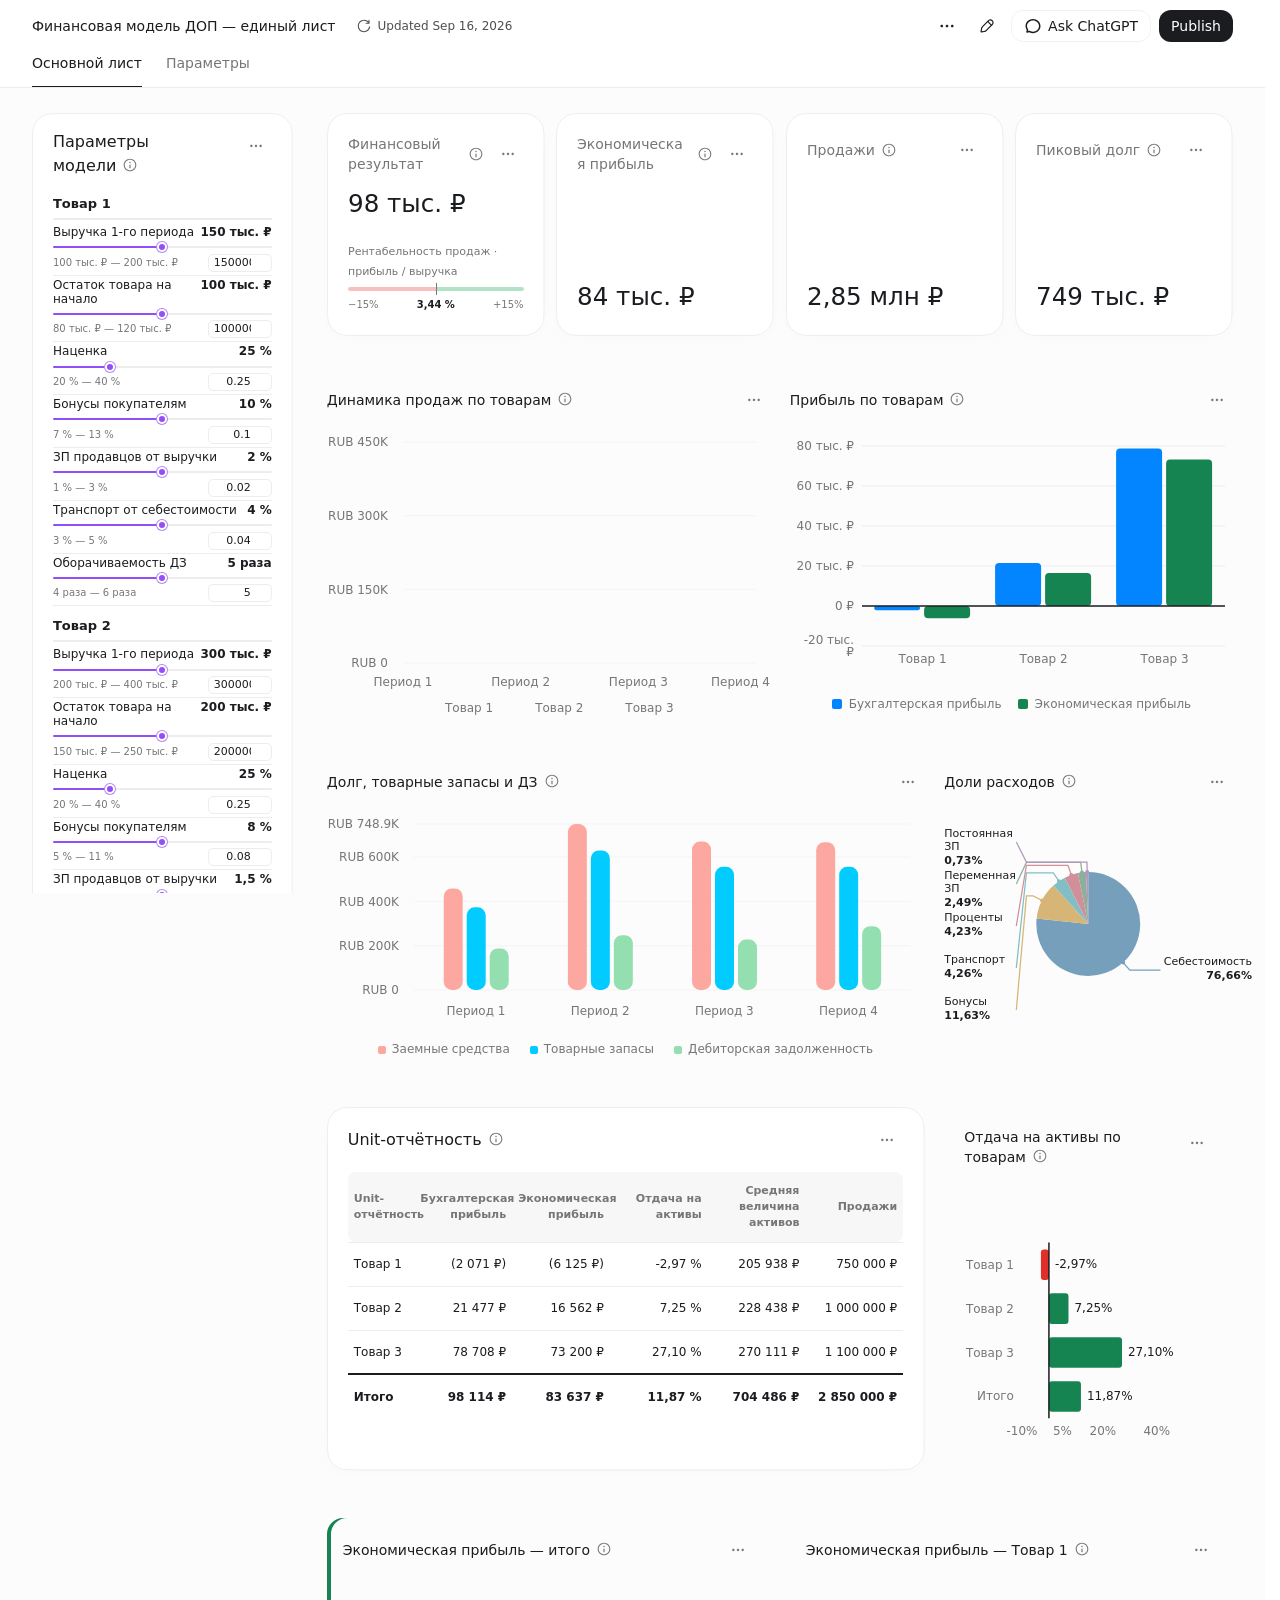
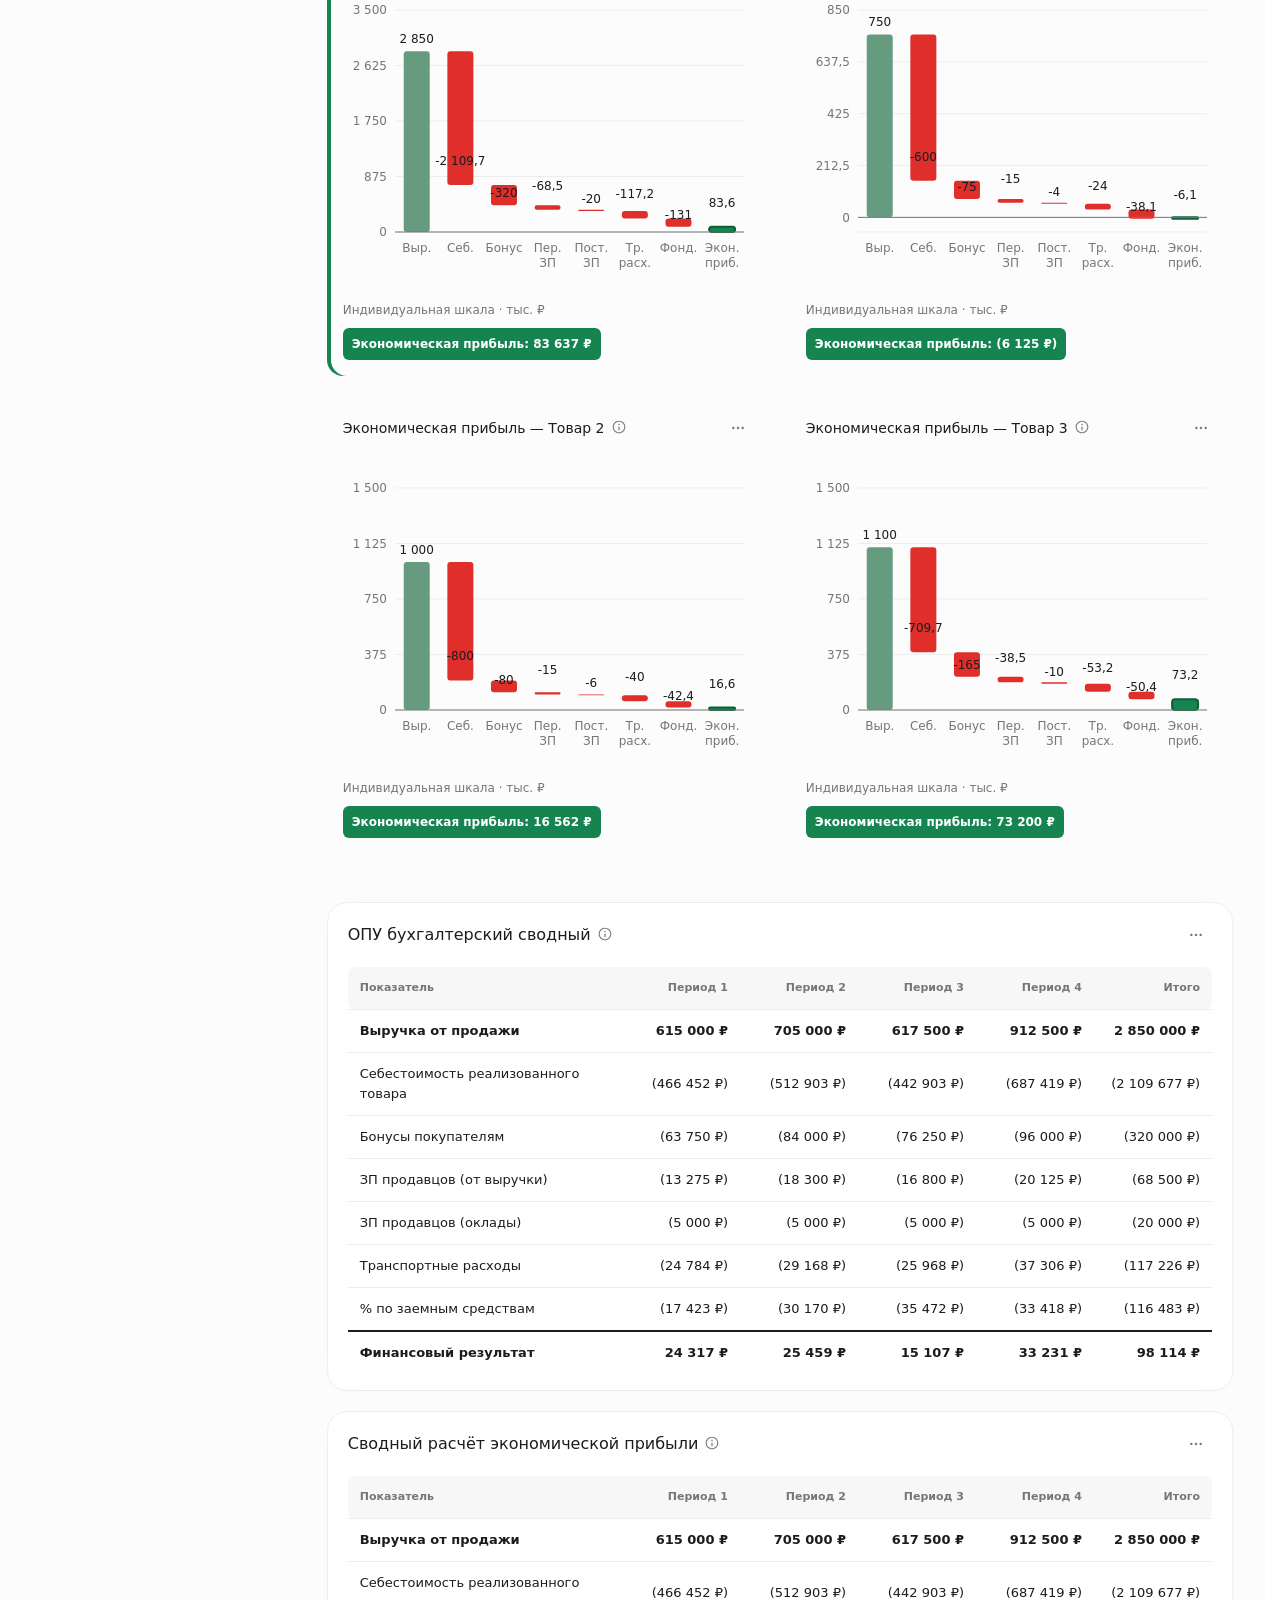
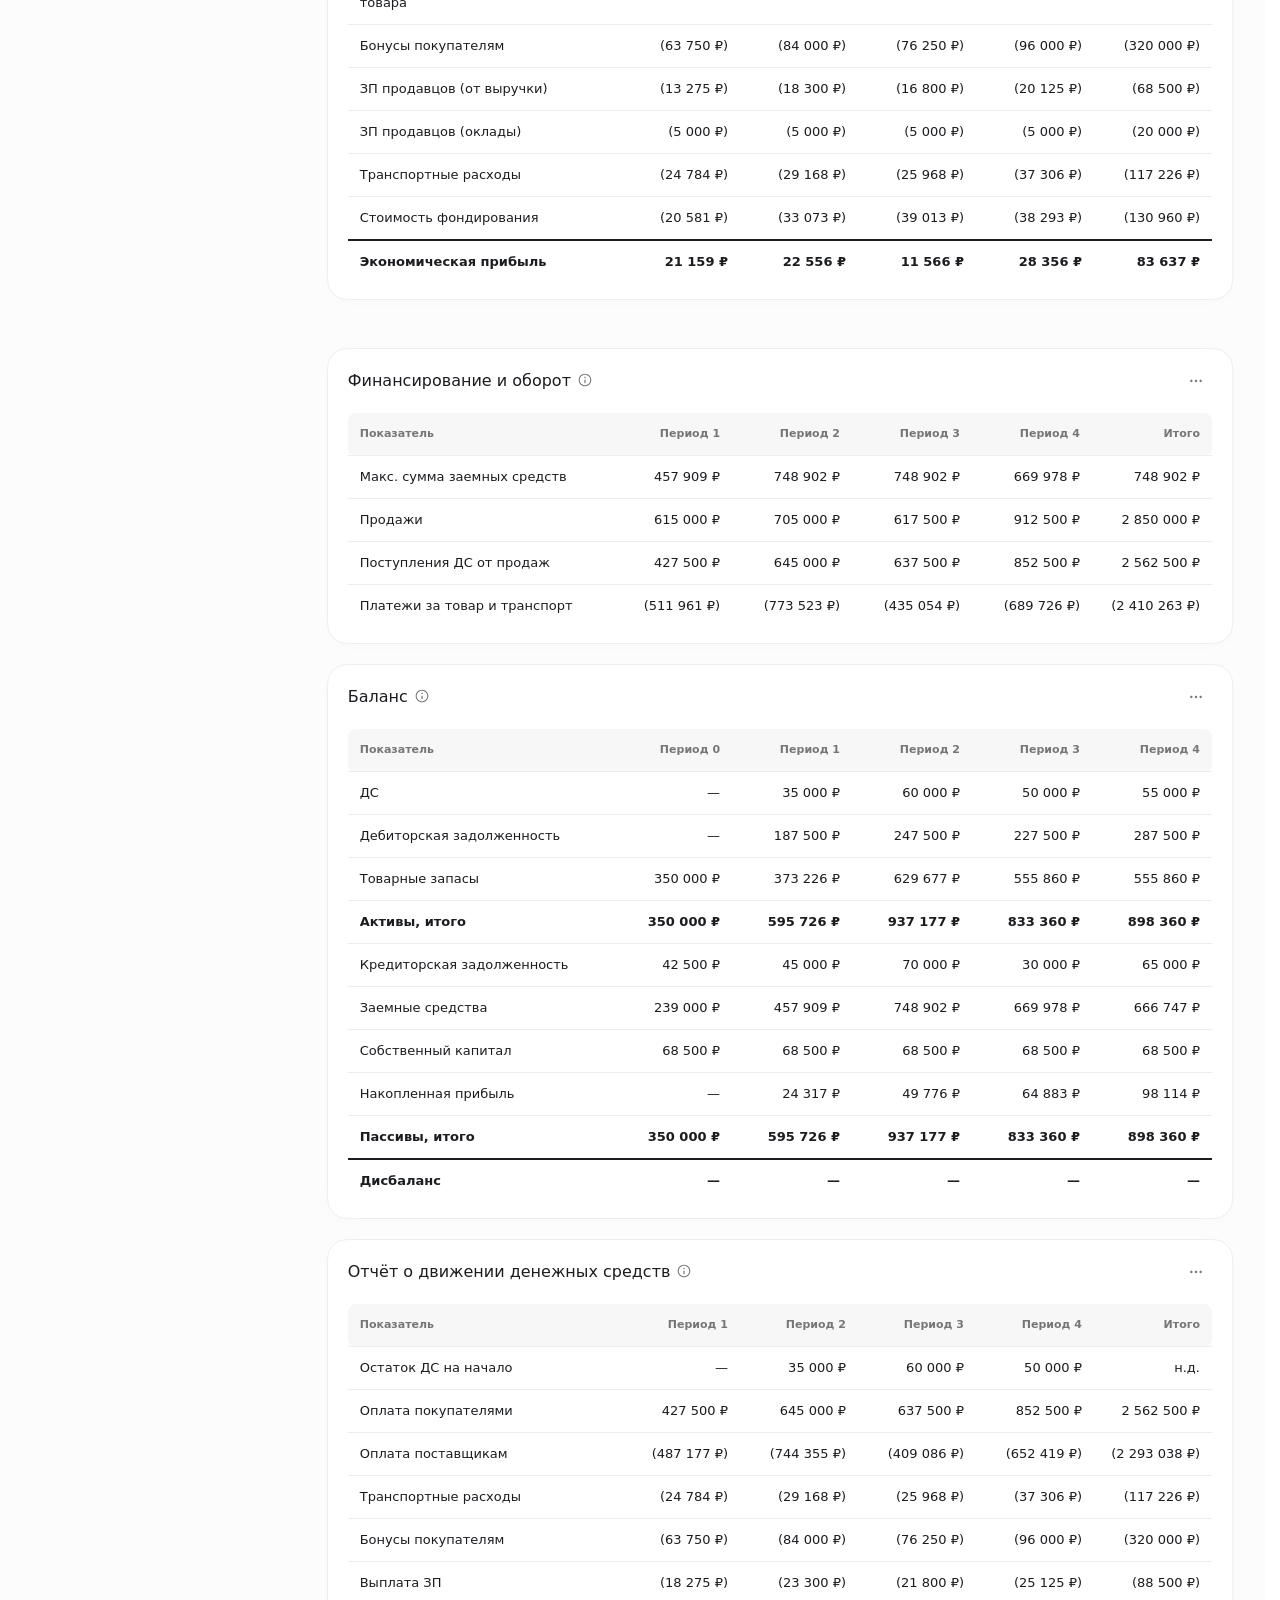
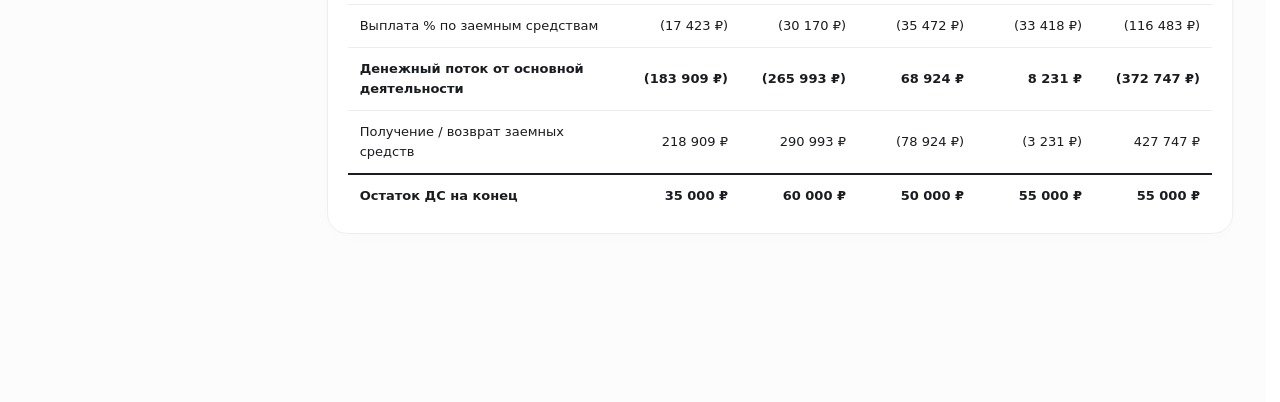
==== finmodel/index.html @ f889350e "Add second 1C test and financial model" ====
<!doctype html>
<html lang="en">
<head>
<meta charset="utf-8">
<meta name="viewport" content="width=device-width, initial-scale=1">
<meta name="color-scheme" content="light dark">
<meta name="theme-color" content="#ffffff">
<meta name="data-app-snapshot-sha256" content="91cd94fde0c288e2477f7728e604f50f6b6447e9cbdcd39914333246b8d6d89a">
<meta name="data-app-runtime-sha256" content="b5514c44f112ed9b8fe2e8674369e515b7e712abfc70a896140b96f0ab65cfd2">
<meta name="data-app-bootstrap" content="deferred-content-v1">


<meta name="data-app-local-thread" content="01a0a61e-cd53-71c3-8050-171c1e2d5dcf">
<title>Финансовая модель ДОП — единый лист</title>
<link rel="icon" type="image/svg+xml" href="[data-uri]">
<style>:root{color-scheme:light dark;--adaptive-theme:1;--font-sans-default:-apple-system-body,ui-sans-serif,-apple-system,system-ui,"Segoe UI",Helvetica,"Apple Color Emoji",Arial,sans-serif,"Segoe UI Emoji","Segoe UI Symbol";--font-sans:var(--vscode-font-family,var(--font-sans-default));--background:var(--color-token-main-surface-primary,var(--color-background-surface,light-dark(#fff,#181818)));--surface:var(--color-background-elevated-secondary-opaque,light-dark(#fcfcfc,#212121));--surface-raised:var(--color-token-dropdown-background,light-dark(#fff,#282828));--muted:light-dark(#f7f7f7,#282828);--control:var(--color-background-control-opaque,light-dark(#fff,#212121));--control-hover:light-dark(#f2f2f2,#303030);--interaction-hover:var(--muted);--interaction-active:var(--control-hover);--text:var(--color-token-foreground,var(--color-text-foreground,light-dark(#1a1c1f,#fff)));--secondary:var(--color-token-description-foreground,light-dark(#767676,#afafaf));--border:var(--color-token-border,var(--color-border,light-dark(#ededed,#303030)));--border-strong:var(--color-border-heavy,light-dark(#dfdfdf,#414141));--accent:var(--color-text-accent,light-dark(#339cff,#99ceff));--positive:var(--color-text-success,light-dark(#00a240,#40c977));--negative:var(--color-text-error,light-dark(#e02e2a,#ff6764));--chart-1:light-dark(#0285ff,#66b5ff);--chart-2:light-dark(#924ff7,#ad7bf9);--chart-3:light-dark(#04b84c,#40c977);--chart-4:light-dark(#fb6a22,#ff8549);--chart-5:light-dark(#ff66ad,#ff8cc1);--chart-6:light-dark(#ffc300,#ffd240);--chart-7:light-dark(#fa423e,#ff6764);--chart-8:light-dark(#8f8f8f,#afafaf);--chart-neutral-fill:color-mix(in srgb,var(--text) 3%,var(--surface));--ranked-list-fill:color-mix(in srgb,var(--chart-1) 16%,var(--surface));--ranked-list-fill-hover:color-mix(in srgb,var(--chart-1) 24%,var(--surface));--movement-positive:color-mix(in srgb,var(--positive) 75%,var(--text));--movement-negative:color-mix(in srgb,var(--negative) 75%,var(--text));--movement-total:var(--secondary);--card-radius:16px;--data-card-radius:20px;--data-card-background:var(--background);--control-radius:12px;--mark-radius:8;--card-shadow:0 4px 12px rgb(0 0 0/1%);--shadow:0 8px 16px -4px rgb(0 0 0/12%)}:root:not([data-app-theme]),:root:is([data-app-theme="original"],[data-app-theme="codex-classic"]){--dashboard-background:light-dark(color-mix(in srgb,var(--background) 98.6%,var(--text)),var(--background))}
.dashboard-topbar-copy,.dashboard-topbar-actions,.dashboard-topbar-edit-controls{align-items:center;gap:10px;min-width:0;display:flex}.dashboard-topbar-copy{flex:auto}.dashboard-topbar-actions,.dashboard-topbar-edit-controls{flex:none}.dashboard-topbar-mode-controls{flex:none;align-items:center;gap:10px;display:flex}.dashboard-topbar-mode-controls [data-mode-action]{box-sizing:border-box;white-space:nowrap;transform-origin:100%}@media (width<=599px){.dashboard-topbar-mode-controls{grid-area:2/1/3/-1;justify-self:end}}.data-executive-summary{border-radius:var(--data-card-radius,var(--card-radius));background:0 0;border:0;min-width:0;overflow:visible}.data-executive-summary-heading{margin:0}.data-executive-summary-trigger{border-radius:var(--data-card-radius,var(--card-radius));width:100%;color:var(--text);cursor:pointer;font:inherit;text-align:left;background:0 0;border:0;justify-content:space-between;align-items:center;gap:16px;padding:12px 14px;display:flex}.data-executive-summary-trigger:hover{background:var(--interaction-hover,var(--control-hover))}.data-executive-summary-trigger:focus-visible{outline:2px solid var(--accent);outline-offset:-2px}.data-executive-summary-title-group{flex-wrap:wrap;flex:1;align-items:baseline;gap:10px;min-width:0;display:flex}.data-executive-summary-title{white-space:nowrap;flex:none;font-size:16px;font-weight:500;line-height:20px}.data-executive-summary-preview{min-width:0;color:color-mix(in srgb, var(--secondary) 68%, transparent);text-overflow:ellipsis;white-space:nowrap;flex:240px;font-size:14px;font-weight:400;line-height:20px;overflow:hidden}.data-executive-summary-toggle-icon{width:18px;height:18px;color:var(--secondary);flex:none;position:relative}.data-executive-summary-toggle-icon:before,.data-executive-summary-toggle-icon:after{content:"";background:currentColor;border-radius:999px;width:14px;height:1.5px;position:absolute;top:50%;left:50%;transform:translate(-50%,-50%)}.data-executive-summary-toggle-icon:after{transform:translate(-50%,-50%)rotate(90deg)}.data-executive-summary-trigger[aria-expanded=true] .data-executive-summary-toggle-icon:after{opacity:0}.data-executive-summary[data-open] .data-executive-summary-title{color:var(--secondary)}.data-executive-summary-panel{padding:0 0 18px}.data-executive-summary--inset{background:color-mix(in srgb, var(--text) 2%, transparent);overflow:hidden}.data-executive-summary--inset .data-executive-summary-trigger:hover{background:color-mix(in srgb, var(--text) 2%, transparent)}.data-executive-summary--inset .data-executive-summary-panel{padding:0 14px 18px}.data-executive-summary-content{grid-template-columns:minmax(0,1fr);gap:16px;width:100%;min-width:0;max-width:780px;padding-top:8px;display:grid}.data-executive-summary-content>:where(p,ul,ol){margin:0}.data-executive-summary-content .rich-narrative{min-width:0;margin:0}.data-executive-summary-content :is(.rich-narrative-content,.report-rich-editable)>p{margin:0}.data-executive-summary-content p{color:var(--text);font-size:16px;line-height:1.55}.data-executive-summary-content :is(strong,b,.markdown-bold){font-weight:600}.data-segmented-control{border:1px solid var(--border);border-radius:var(--control-radius);background:var(--control);align-items:stretch;min-width:0;max-width:100%;display:inline-flex;overflow:visible}.data-segmented-control[data-full-width]{width:100%;display:flex}.data-segmented-control-label{text-overflow:ellipsis;white-space:nowrap;min-width:0;overflow:hidden}.data-segmented-control[data-disabled]{opacity:var(--control-disabled-opacity,.58)}.data-segmented-control button{border:0;border-left:1px solid var(--border);min-width:0;min-height:30px;color:var(--secondary);cursor:pointer;font:inherit;white-space:nowrap;background:0 0;flex:0 auto;justify-content:center;align-items:center;padding:0 12px;font-size:14px;font-weight:400;line-height:20px;display:inline-flex;position:relative}.data-segmented-control button:first-child{border-radius:var(--control-radius) 0 0 var(--control-radius)}.data-segmented-control button:last-child{border-radius:0 var(--control-radius) var(--control-radius) 0}.data-segmented-control button:only-child{border-radius:var(--control-radius)}.data-segmented-control-tooltip{z-index:var(--layer-tooltip);position:absolute;bottom:calc(100% + 7px);left:50%;transform:translate(-50%,2px)}.data-segmented-control-button:hover .data-segmented-control-tooltip,.data-segmented-control-button:focus-visible .data-segmented-control-tooltip{opacity:1;transform:translate(-50%)}.data-segmented-control[data-size=default] button{min-height:calc(var(--data-control-height,32px) - 2px)}.data-segmented-control[data-full-width] button{flex:1 1 0}.data-segmented-control button:first-child{border-left:0}.data-segmented-control button:hover:not(:disabled){background:var(--interaction-hover,var(--control-hover));color:var(--text)}.data-segmented-control button:focus-visible{z-index:1;outline:2px solid var(--accent);outline-offset:-2px;position:relative}.data-segmented-control button[aria-pressed=true]{background:color-mix(in srgb, var(--text) 5%, transparent);color:var(--text)}.data-segmented-control button:disabled{cursor:default}@media (prefers-reduced-motion:reduce){.data-segmented-control button{transition:none}}.data-slider{--data-slider-control-height:var(--data-control-height,32px);--data-slider-control-padding:var(--space-3,12px);--data-slider-inline-gap:24px;--data-slider-inline-label-width:200px;align-content:start;gap:var(--field-label-gap,6px);min-width:0;color:var(--text);display:grid;container:data-slider/inline-size}.data-slider[data-layout=inline]{grid-template-columns:minmax(112px, var(--data-slider-inline-label-width)) minmax(0, 1fr);align-items:center;column-gap:var(--data-slider-inline-gap);row-gap:var(--field-label-gap,6px)}.data-slider[data-layout=inline]>.data-slider-label--outside{grid-area:1/1}.data-slider[data-layout=inline]>.data-slider-control{grid-area:1/2}.data-slider[data-layout=inline][data-label-placement=hidden]>.data-slider-control{grid-column:1/-1}.data-slider[data-disabled]{opacity:var(--control-disabled-opacity,.58)}.data-slider-label{min-width:0;color:var(--secondary);font-size:14px;font-weight:400;line-height:20px}.data-slider-label--outside{width:fit-content}.data-slider-label--inline{box-sizing:border-box;width:100%;min-height:var(--data-slider-control-height);pointer-events:none;text-overflow:ellipsis;white-space:nowrap;align-items:center;padding-inline:16px;display:flex;overflow:hidden}.data-slider[data-label-placement=inline]{gap:0}.data-slider[data-label-placement=inline] .data-slider-label--inline{z-index:5;inset-block:0;left:var(--data-slider-control-padding);width:auto;max-width:calc(100% - 96px);min-height:0;padding:0;position:absolute}.data-slider--range[data-center-inline-label] .data-slider-label--inline{left:var(--data-slider-midpoint);width:max-content;max-width:max(0px, calc(var(--data-slider-span) - 32px));text-align:center;justify-content:center;transform:translate(-50%)}.data-slider-label--hidden,.data-slider-visually-hidden{clip:rect(0 0 0 0);clip-path:inset(50%);white-space:nowrap;border:0;width:1px;height:1px;margin:-1px;padding:0;position:absolute;overflow:hidden}.data-slider-control{height:var(--data-slider-control-height);border:1px solid var(--border);border-radius:var(--control-radius);background:var(--surface);touch-action:none;min-width:0;transition:border-color .12s,box-shadow .12s;position:relative;overflow:visible}.data-slider-control:has(.data-slider-input:focus-visible){border-color:var(--control-focus-border,var(--border-strong));box-shadow:var(--control-focus-ring,0 0 0 1px var(--border-strong))}.data-slider-track{z-index:1;border-radius:inherit;pointer-events:none;position:absolute;inset:-1px;overflow:visible}.data-slider-selection{inset:0 calc(100% - var(--data-slider-end-position)) 0 var(--data-slider-start-position);border-radius:inherit;background:var(--muted);min-width:0;box-shadow:inset 0 0 0 1px color-mix(in srgb, var(--text) 9%, transparent), 0 1px 1px color-mix(in srgb, var(--text) 3%, transparent);transition:box-shadow .12s;position:absolute}.data-slider:not([data-disabled]) .data-slider-control:hover .data-slider-selection{box-shadow:inset 0 0 0 1px color-mix(in srgb, var(--text) 14%, transparent), 0 1px 1px color-mix(in srgb, var(--text) 3%, transparent)}.data-slider--single .data-slider-selection{min-width:min(16px,100%)}.data-slider-bound,.data-slider-value{z-index:5;color:var(--secondary);font-variant-numeric:tabular-nums;pointer-events:none;white-space:nowrap;font-size:12px;line-height:16px;position:absolute;top:50%;transform:translateY(-50%)}.data-slider-bound{transition:opacity .12s}.data-slider-bound--minimum{left:8px}.data-slider-bound--maximum{right:8px}.data-slider-bound[data-hidden]{opacity:0}.data-slider-value[data-placement=inside]{color:var(--text)}.data-slider-value--end{right:var(--data-slider-control-padding);color:var(--text);font-size:14px;line-height:20px;left:auto}.data-slider--range .data-slider-value{color:var(--text);font-size:14px;line-height:20px}.data-slider-handle{z-index:4;background:var(--secondary);opacity:.55;pointer-events:none;border-radius:999px;width:2px;height:18px;transition:opacity .12s;position:absolute;top:50%;transform:translate(-1px,-50%)}.data-slider-handle--lower{left:clamp(8px, calc(var(--data-slider-start) + 8px), calc(100% - 8px))}.data-slider-handle--upper{left:clamp(8px, calc(var(--data-slider-end) - 8px), calc(100% - 8px))}.data-slider--range[data-collapsed] .data-slider-handle{left:clamp(8px, var(--data-slider-start), calc(100% - 8px))}.data-slider:not([data-disabled]) .data-slider-control:hover .data-slider-handle{opacity:.8}.data-slider--single .data-slider-control:has(.data-slider-input:active) .data-slider-handle--upper,.data-slider--single .data-slider-control:has(.data-slider-input:focus-visible) .data-slider-handle--upper,.data-slider--range[data-active-thumb=lower] .data-slider-control:has(.data-slider-input--lower:active,.data-slider-input--lower:focus-visible) .data-slider-handle--lower,.data-slider--range[data-active-thumb=upper] .data-slider-control:has(.data-slider-input--upper:active,.data-slider-input--upper:focus-visible) .data-slider-handle--upper{opacity:1}.data-slider-input{appearance:none;cursor:ew-resize;opacity:0;touch-action:none;background:0 0;border:0;outline:0;width:100%;height:100%;margin:0;position:absolute;inset:0}.data-slider-input:disabled{cursor:default}.data-slider-input--single{z-index:6}.data-slider--range .data-slider-input{z-index:6;pointer-events:none}.data-slider--range[data-active-thumb=lower] .data-slider-input--lower,.data-slider--range[data-active-thumb=upper] .data-slider-input--upper{z-index:7}.data-slider-input::-webkit-slider-runnable-track{height:var(--data-slider-control-height);background:0 0}.data-slider-input::-webkit-slider-thumb{width:20px;height:var(--data-slider-control-height);appearance:none;cursor:ew-resize;background:0 0;border:0;margin-top:0}.data-slider--range .data-slider-input::-webkit-slider-thumb{pointer-events:auto}.data-slider-input::-moz-range-track{height:var(--data-slider-control-height);background:0 0}.data-slider-input::-moz-range-thumb{width:20px;height:var(--data-slider-control-height);cursor:ew-resize;background:0 0;border:0}.data-slider--range .data-slider-input::-moz-range-thumb{pointer-events:auto}@media (pointer:coarse){.data-slider-input::-webkit-slider-thumb{width:44px}.data-slider-input::-moz-range-thumb{width:44px}}@container data-slider (width<=520px){.data-slider[data-layout=inline]>.data-slider-label--outside,.data-slider[data-layout=inline]>.data-slider-control{grid-column:1/-1}.data-slider[data-layout=inline]>.data-slider-label--outside{grid-row:1}.data-slider[data-layout=inline]>.data-slider-control{grid-row:2}}@media (prefers-reduced-motion:reduce){.data-slider-control,.data-slider-bound,.data-slider-handle{transition:none}}.data-switch{min-height:32px;color:var(--text);cursor:pointer;font:inherit;text-align:left;background:0 0;border:0;justify-content:space-between;align-items:center;gap:12px;padding:0;font-size:14px;font-weight:400;display:inline-flex}.data-switch[data-full-width]{width:100%}.data-switch-track{background:var(--border-strong);border-radius:999px;flex:none;width:34px;height:20px;transition:background .16s;position:relative}.data-switch-track:after{background:var(--surface-raised);content:"";border-radius:50%;width:16px;height:16px;transition:transform .16s;position:absolute;top:2px;left:2px}.data-switch[aria-checked=true] .data-switch-track{background:var(--accent)}.data-switch[aria-checked=true] .data-switch-track:after{transform:translate(14px)}.data-switch:focus-visible{outline:2px solid var(--accent);outline-offset:2px}.data-switch:disabled{cursor:default;opacity:var(--control-disabled-opacity,.58)}@media (prefers-reduced-motion:reduce){.data-switch-track,.data-switch-track:after{transition:none}}.data-switch[data-size=compact]{color:var(--secondary);font:inherit;border-radius:var(--control-radius);cursor:pointer;white-space:nowrap;background:0 0;border:0;align-items:center;gap:8px;padding:6px 8px;font-size:14px;display:inline-flex}.data-switch[data-size=compact]:hover{background:var(--interaction-hover);color:var(--text)}.data-switch[data-size=compact] .data-switch-track{background:var(--border-strong);border-radius:10px;width:28px;height:16px;transition:background .12s;position:relative}.data-switch[data-size=compact] .data-switch-track:after{content:"";background:var(--surface);border-radius:50%;width:12px;height:12px;transition:transform .12s;position:absolute;top:2px;left:2px}.data-switch[data-size=compact][aria-checked=true] .data-switch-track{background:var(--text)}.data-switch[data-size=compact][aria-checked=true] .data-switch-track:after{transform:translate(12px)}.form-checkbox{align-items:center;gap:var(--space-2);cursor:pointer;display:inline-flex}.form-checkbox-control{flex:0 0 var(--space-5);width:var(--space-5);height:var(--space-5);display:inline-flex;position:relative}.form-checkbox-control input{appearance:none;z-index:1;border-radius:var(--radius-xs);width:100%;height:100%;cursor:inherit;background:0 0;border:0;margin:0;position:absolute;inset:0}.form-checkbox-control>:not(input){pointer-events:none;position:absolute;inset:0}.form-checkbox-control [data-dashboard-icon=checkboxUnchecked]{color:var(--border-strong)}.form-checkbox-control [data-dashboard-icon=checkboxChecked]{color:var(--text);opacity:0}.form-checkbox-control input:checked~[data-dashboard-icon=checkboxUnchecked]{opacity:0}.form-checkbox-control input:checked~[data-dashboard-icon=checkboxChecked]{opacity:1}.form-checkbox-control input:focus-visible{outline:2px solid var(--accent);outline-offset:3px}.form-checkbox:has(input:disabled){opacity:.5;cursor:not-allowed}.section-navigator{z-index:20;padding:6px;position:fixed;top:50%;left:12px;transform:translateY(-50%)}.section-navigator:not([data-placement=inline])[data-fits-gutter=false]{visibility:hidden;pointer-events:none}.section-navigator-trigger{border-radius:var(--radius-md);color:var(--secondary);font:inherit;cursor:pointer;background:0 0;border:0;align-items:center;margin:0;padding:8px 6px;display:flex}.section-navigator-trigger:focus-visible{outline:2px solid var(--accent);outline-offset:2px}.section-navigator-rail{flex-direction:column;align-items:flex-start;width:28px;display:flex}.section-navigator-rail>span{align-items:center;height:12px;display:flex}.section-navigator-rail i{background:var(--secondary);opacity:.5;border-radius:999px;width:9px;height:3px;display:block}.section-navigator-rail i[data-active]{background:var(--text);opacity:1;width:14px}.section-navigator-label{display:none}.section-navigator-menu{opacity:0;visibility:hidden;pointer-events:none;gap:2px;width:max-content;max-width:calc(100vw - 24px);max-height:min(440px,80vh);transition:opacity .1s,transform .1s,visibility .1s;position:absolute;top:50%;left:0;overflow-y:auto;transform:translate(-4px,-50%)}.section-navigator[data-open] .section-navigator-menu{opacity:1;visibility:visible;pointer-events:auto;transform:translateY(-50%)}.section-navigator-menu .menu-item{min-height:28px;padding-block:4px;font-size:12px;font-weight:500}.section-navigator-menu .menu-item-label{text-overflow:ellipsis;white-space:nowrap;overflow:hidden}.section-navigator-menu .menu-item[aria-current]{background:var(--control);color:var(--text)}.section-navigator-menu .menu-item:not([aria-current]){color:var(--secondary)}.section-navigator[data-placement=inline]{margin-bottom:12px;position:relative;top:auto;left:auto;transform:none}.section-navigator[data-placement=inline] .section-navigator-label{display:inline}.section-navigator[data-placement=inline] .section-navigator-trigger{background:var(--control);border:1px solid var(--border);padding:8px 12px}.section-navigator[data-placement=inline] .section-navigator-menu{top:100%;transform:translateY(-4px)}.section-navigator[data-placement=inline][data-open] .section-navigator-menu{transform:none}@media (width<=1080px){.section-navigator:not([data-placement=inline]){display:none}}@media (prefers-reduced-motion:reduce){.section-navigator-menu{transition:none}}.bar-family-list-row,.bar-family-grouped-bar,.bar-family-bullet-row{width:100%;font:inherit;text-align:left;cursor:default;background:0 0;border:0;padding:0;position:relative}.experimental-bar-chart{min-width:0;position:relative}.bar-family-list{gap:var(--bar-family-row-gap,13px);padding:8px 0;display:grid}.bar-family-list[data-label-position=summary],.bar-family-range{padding:0}.bar-family-list-row{min-width:0;color:var(--text);gap:6px;transition:opacity .16s;display:grid}.bar-family-list[data-interacting] .bar-family-list-row:not([data-active]){opacity:.38}.bar-family-list-row:focus-visible,.bar-family-bullet-row:focus-visible{outline:2px solid var(--accent);outline-offset:4px;border-radius:6px}.bar-family-list-copy{font-size:var(--bar-family-font-size,14px);justify-content:space-between;align-items:baseline;gap:12px;line-height:1.2;display:flex}.bar-family-list-copy>span{text-overflow:ellipsis;white-space:nowrap;min-width:0;overflow:hidden}.bar-family-list-copy strong{font-size:inherit;flex:none;font-weight:650}.bar-family-list-track{min-width:0;height:var(--bar-family-thickness,12px);border-radius:var(--bar-family-radius,999px);background:0 0;display:block;overflow:hidden}.bar-family-list-row[data-track] .bar-family-list-track{background:var(--bar-family-track-color)}.bar-family-list-track>span{border-radius:inherit;height:100%;transition:width .18s;display:block}.bar-family-list-row[data-track] .bar-family-list-track[data-segments]{grid-template-columns:repeat(var(--progress-segments), minmax(0, 1fr));background:0 0;gap:3px;display:grid}.bar-family-list-track[data-segments]>span{background:color-mix(in srgb, var(--progress-color) 14%, var(--surface))}.bar-family-list-track[data-segments]>span[data-active]{background:var(--progress-color)}.bar-family-progress-summary{flex-wrap:wrap;gap:4px 8px}.bar-family-progress-summary strong{letter-spacing:-.035em;font-size:20px;font-weight:560;line-height:24px}.bar-family-progress-summary>span{color:var(--secondary);white-space:normal;overflow-wrap:normal}.bar-family-range-track{background:var(--border-strong);border-radius:999px;height:3px;position:relative}.bar-family-range-track i{border:2px solid var(--surface);background:var(--bar-family-range-color,var(--text));width:8px;height:8px;box-shadow:0 0 0 1px var(--border-strong);border-radius:50%;position:absolute;top:50%;transform:translate(-50%,-50%)}.bar-family-range .bar-family-list-row{align-content:center;min-height:28px}.bar-family-range .bar-family-list-row:is(:hover,:focus-visible) .bar-family-range-track{background:var(--secondary)}.bar-family-range .bar-family-list-row:is(:hover,:focus-visible) .bar-family-range-track i{box-shadow:0 0 0 2px var(--bar-family-range-color,var(--text))}.bar-family-range-bounds{color:var(--secondary);font-variant-numeric:tabular-nums;font-size:10px}.bar-family-list-row:hover .bar-family-list-track>span,.bar-family-list-row:focus-visible .bar-family-list-track>span{filter:saturate(1.12)brightness(.92)}.bar-family-list--rankedList .bar-family-list-copy{z-index:2;height:var(--bar-family-thickness,32px);color:var(--text);align-items:center;position:absolute;top:0;left:12px;right:12px}.bar-family-list--rankedList .bar-family-list-row{gap:0}.bar-family-list[data-label-position=above] .bar-family-list-row{gap:7px}.bar-family-list[data-label-position=above] .bar-family-list-value{font-size:var(--bar-family-font-size,14px);align-items:baseline;gap:4px;line-height:1;display:flex}.bar-family-list[data-label-position=above] .bar-family-list-value strong{letter-spacing:-.02em;font-size:28px;font-weight:500}.bar-family-list[data-label-position=above] .bar-family-list-track>span{align-items:center;padding-inline:10px;display:flex}.bar-family-list[data-label-position=above] .bar-family-list-track b{font-size:var(--bar-family-font-size,14px);text-overflow:ellipsis;white-space:nowrap;font-weight:500;overflow:hidden}.bar-family-list-toggle{color:var(--secondary);font:inherit;cursor:pointer;background:0 0;border:0;border-radius:8px;justify-self:start;padding:5px 9px;font-size:13px;font-weight:600}.bar-family-list-toggle:hover{background:color-mix(in srgb, var(--text) 6%, transparent);color:var(--text)}.bar-family-list-toggle:focus-visible{outline:2px solid var(--accent);outline-offset:2px}.bar-family-grouped-list{gap:var(--bar-family-group-gap,15px);display:grid}.bar-family-grouped-row{gap:6px;display:grid}.bar-family-grouped-label{color:var(--text);font-size:14px;font-weight:500}.bar-family-grouped-pair{gap:4px;display:grid}.bar-family-grouped-bar{grid-template-columns:minmax(0, 1fr) var(--bar-family-value-width,4ch);min-height:max(22px, var(--bar-family-thickness,10px));color:inherit;align-items:center;gap:12px;transition:opacity .16s;display:grid}.bar-family-grouped-list[data-interacting] .bar-family-grouped-bar:not([data-active]){opacity:.38}.bar-family-grouped-bar:hover .bar-family-grouped-track>span,.bar-family-grouped-bar:focus-visible .bar-family-grouped-track>span{filter:saturate(1.08)brightness(.96)}.bar-family-grouped-bar:focus-visible{outline:2px solid var(--accent);outline-offset:3px;border-radius:4px}.bar-family-grouped-track{min-width:0;height:var(--bar-family-thickness,10px);border-radius:var(--bar-family-radius,5px);display:block;overflow:hidden}.bar-family-grouped-value{text-align:end;min-width:4ch;color:var(--text);font-variant-numeric:tabular-nums;font-size:14px;font-weight:600;line-height:22px}.bar-family-grouped-track>span{border-radius:inherit;height:100%;display:block}.bar-family-grouped-list>.chart-legend{justify-content:flex-start;margin:0}.experimental-bar-plot{width:100%;height:100%;min-height:0}.experimental-bar-chart[data-axis-label=true]{grid-template-rows:minmax(0,1fr) 18px;gap:4px;display:grid}.experimental-bar-axis-label{color:var(--secondary);text-align:center;font-size:11px;line-height:18px}.bar-family-segmented{gap:18px;padding:8px 0;display:grid;position:relative;container:composition/inline-size}.bar-family-segmented :is(.bar-family-segment,.bar-family-segment-callouts>div,.bar-family-segment-labels>div,.bar-family-segment-annotations>div,tbody>tr){transition:opacity .12s}.bar-family-segmented[data-interacting] :is(.bar-family-segment,.bar-family-segment-callouts>div,.bar-family-segment-labels>div,.bar-family-segment-annotations>div,tbody>tr):not([data-active]){opacity:.38}.bar-family-segment[data-active]{box-shadow:inset 0 0 0 1px color-mix(in srgb, var(--text) 24%, transparent)}@media (prefers-reduced-motion:reduce){.bar-family-segmented *{transition:none}}.bar-family-comparison-table{max-width:100%;display:none;overflow-x:auto}.bar-family-comparison-table table{border-collapse:collapse;width:100%;font-size:13px}.bar-family-comparison-table :is(th,td){border-bottom:1px solid var(--border);text-align:right;font-variant-numeric:tabular-nums;padding:10px 4px}.bar-family-comparison-table th{font-weight:500}.bar-family-comparison-table th:first-child{text-align:left}.bar-family-comparison-table thead,.bar-family-period-label{color:var(--secondary);font-size:12px}.bar-family-segmented[data-callouts-fit=false]>.bar-family-segment-callouts{visibility:hidden;pointer-events:none;top:0;position:absolute;inset-inline:0}.bar-family-segmented[data-callouts-fit=false]>.bar-family-comparison-table{display:block}.bar-family-segmented-track{width:100%;height:var(--bar-family-thickness,28px);border-radius:var(--bar-family-radius,999px);background:color-mix(in srgb, var(--text) 7%, transparent);display:flex;overflow:visible}.bar-family-segment{border:0;border-right:var(--bar-family-segment-gap,2px) solid var(--surface);color:#fff;min-width:2px;font:inherit;font-size:var(--bar-family-font-size,14px);cursor:default;padding:0;font-weight:650;position:relative;overflow:visible}.bar-family-segment:first-child{border-radius:var(--bar-family-radius,999px) 0 0 var(--bar-family-radius,999px)}.bar-family-segment:last-child{border-radius:0 var(--bar-family-radius,999px) var(--bar-family-radius,999px) 0;border-right:0}.bar-family-segment:only-child,.bar-family-segmented[data-rounded-segments] .bar-family-segment{border-radius:var(--bar-family-radius,999px)}.bar-family-segment:hover,.bar-family-segment:focus-visible{z-index:2}.bar-family-segment:focus-visible{outline:2px solid var(--accent);outline-offset:3px}.bar-family-segment-annotations{grid-template-columns:repeat(2,minmax(0,1fr));gap:0 24px;display:grid}@container composition (width<=560px){.bar-family-segment-annotations{grid-template-columns:minmax(0,1fr)}}.bar-family-segment-annotations>div{border-bottom:1px solid var(--border);font-size:var(--bar-family-font-size,14px);grid-template-columns:8px minmax(0,1fr) auto;align-items:center;gap:9px;padding:10px 0;display:grid}.bar-family-segment-key{border-radius:50%;width:8px;height:8px}.bar-family-segment-annotations strong,.bar-family-segment-annotations small{display:block}.bar-family-segment-annotations strong{font-size:inherit;font-weight:580}.bar-family-segment-annotations small{color:var(--secondary);font-size:inherit;margin-top:3px;line-height:1.25}.bar-family-segment-annotations b{font-size:inherit;font-weight:650}.bar-family-segment-callouts{color:var(--text);font-size:var(--bar-family-font-size,14px);align-items:end;gap:0;display:grid}.bar-family-segment-callouts>div{min-width:0;padding-right:12px}.bar-family-segment-callouts[data-align=right]>div{text-align:right;padding-left:12px;padding-right:0}.bar-family-segment-callouts[data-align=right] span i{margin-left:8px;margin-right:0}.bar-family-segment-callouts strong,.bar-family-segment-callouts span{font-size:inherit;line-height:1.3;display:block}.bar-family-segment-callouts strong{text-overflow:ellipsis;white-space:nowrap;font-weight:500;overflow:hidden}.bar-family-segment-callouts span{white-space:nowrap;margin-top:5px;font-weight:400}.bar-family-segment-callouts span b{font-size:18px;font-weight:500}.bar-family-segment-callouts span i{background:color-mix(in srgb, var(--text) 18%, transparent);vertical-align:-3px;width:1px;height:16px;margin-right:8px;display:inline-block}.bar-family-segment-callouts small{color:var(--secondary);font-size:inherit;margin-left:7px;font-weight:450}.bar-family-segment-callouts[data-position=bottom]{color:color-mix(in srgb, var(--secondary) 72%, transparent);align-items:start}.bar-family-segment-callouts[data-position=bottom] span{margin-top:0}.bar-family-segment-callouts[data-position=bottom] small{color:inherit}.bar-family-segment-callouts[data-position=bottom] strong{margin-top:5px;font-weight:500}.bar-family-segmented:has(.bar-family-segment-callouts){gap:10px}.bar-family-segmented:has(.bar-family-segment-callouts) .bar-family-segmented-track+.bar-family-segmented-track{margin-top:2px}.bar-family-segment-labels{color:var(--text);font-size:var(--bar-family-font-size,14px);gap:0;display:grid}.bar-family-segment-labels>div{text-align:center;justify-items:center;gap:3px;min-width:0;display:grid}.bar-family-segment-labels>div:first-child{text-align:left;justify-items:start}.bar-family-segment-labels>div:last-child{text-align:right;justify-items:end}.bar-family-segment-labels strong{font-size:inherit;font-weight:500;line-height:1.25}.bar-family-segment-labels span{color:var(--secondary);font-size:inherit;line-height:1.25}.bar-family-bullets{gap:var(--bar-family-row-gap,18px);padding:8px 0;display:grid}.bar-family-bullet-row{color:var(--text);gap:7px;display:grid}.bar-family-bullet-track{height:var(--bar-family-thickness,18px);background:color-mix(in srgb, var(--text) 7%, transparent);border-radius:999px;display:block;position:relative}.bar-family-bullet-value,.bar-family-bullet-projection{border-radius:inherit;position:absolute;top:0;bottom:0;left:0}.bar-family-bullet-projection{opacity:.28}.bar-family-bullet-track i{background:var(--text);border-radius:2px;width:2px;position:absolute;top:-4px;bottom:-4px;transform:translate(-1px)}.bar-family-bullet-row:hover .bar-family-bullet-value,.bar-family-bullet-row:focus-visible .bar-family-bullet-value{filter:saturate(1.08)brightness(.96)}@media (width<=520px){.bar-family-segment-annotations{grid-template-columns:1fr}}@media (prefers-reduced-motion:reduce){.bar-family-list-track>span{transition:none}}:root{--spacing:.25rem;--space-1:var(--spacing);--space-2:calc(var(--spacing) * 2);--space-3:calc(var(--spacing) * 3);--space-4:calc(var(--spacing) * 4);--space-5:calc(var(--spacing) * 5);--space-6:calc(var(--spacing) * 6);--data-card-gap:20px;--data-metric-gap:12px;--data-section-gap:40px;--data-section-content-gap:20px;--data-after-metrics-gap:32px;--radius-2xs:2px;--radius-xs:4px;--radius-sm:6px;--radius-md:8px;--radius-lg:10px;--radius-xl:12px;--radius-2xl:16px;--radius-3xl:20px;--radius-4xl:24px;--radius-full:9999px;--shadow-sm:0 1px 2px -1px #00000014;--shadow-md:0 2px 4px -1px #00000014;--shadow-lg:0 4px 8px -2px #0000001a;--shadow-xl:0 8px 16px -4px #0000001f;--shadow-2xl:0 16px 32px -8px #00000030;--shadow-hairline:0 0 0 .5px color-mix(in srgb, var(--text) 14%, transparent);--text-xs-size:12px;--text-xs-line:16px;--text-sm-size:14px;--text-sm-line:20px;--text-md-size:16px;--text-md-line:24px;--text-lg-size:18px;--text-lg-line:28px;--text-xl-size:20px;--text-xl-line:28px;--text-title-2-tracking:normal;--text-title-3-tracking:normal;--text-large-title-tracking:normal;--inverse-surface:var(--color-background-primary-solid,#111);--inverse-surface-hover:var(--color-background-primary-solid-hover,#000);--inverse-text:var(--color-text-primary-solid,#fff);--danger-surface:var(--color-background-danger-solid,var(--negative));--danger-text:var(--color-text-danger-solid,#fff);--radius-small:var(--radius-md,8px);--layer-header:30;--layer-tooltip:50;--tooltip-delay:.6s;--layer-drag:1000;--layer-tooltip-portal:1100;--motion-duration-fast:.15s;--motion-duration-standard:.3s;--motion-duration-segmented:.3s;--motion-easing-emphasized:cubic-bezier(.23, 1, .32, 1);--motion-easing-segmented:cubic-bezier(.23, 1, .32, 1);--motion-easing-out-quint:cubic-bezier(.23, 1, .32, 1);--block-drag-activation-distance:6;--block-drag-lift:-5px;--block-drag-scale:1.015;--block-drag-preview-opacity:.97;--block-drag-source-opacity:.24;--block-drag-max-tilt:1.5;--block-drag-velocity-smoothing:.18;--block-drag-direction-dead-zone:.04;--block-drag-rotation-duration:.1s;--block-drag-reorder-duration:.22s;--block-drag-drop-duration:.22s;--block-drag-reorder-easing:var(--motion-easing-emphasized);--block-drag-insertion-hysteresis:10;--block-drag-scroll-edge:56;--block-drag-scroll-speed:18;--block-layout-min-metric-span:2;--block-layout-min-chart-span:3;--block-layout-min-custom-span:3;--block-layout-min-table-span:3;--block-layout-min-block-span:3;--block-layout-max-row-items:6;--block-layout-row-insertion-zone:40;--block-layout-row-attraction:8;--block-layout-row-hover-delay:.45s;--block-layout-touch-row-hover-delay:.65s;--block-layout-row-gap:0px;--block-layout-auto-resize:1;--dashboard-frosted-background:color-mix(in srgb, var(--background) 95%, transparent);--dashboard-frosted-blur:14px;--data-app-dashboard-content-width:1440px;--data-app-dashboard-wide-content-width:var(--data-app-dashboard-content-width);--data-app-report-evidence-width:748px;--data-app-report-prose-width:748px;--data-app-dashboard-gutter:32px;--data-app-report-gutter:36px;--data-app-dashboard-mobile-gutter:16px;--data-app-report-mobile-gutter:20px;--report-comparison-fill:var(--lightningcss-light,#d4d4d4)var(--lightningcss-dark,#929292);--dashboard-content-max-width:calc(var(--data-app-dashboard-content-width) + 2 * var(--data-app-dashboard-gutter));--dashboard-content-gutter:var(--data-app-dashboard-gutter);--dashboard-content-mobile-gutter:var(--data-app-dashboard-mobile-gutter);font-family:var(--font-sans);font-synthesis:none;text-rendering:optimizelegibility;-webkit-font-smoothing:antialiased}.source-section{gap:var(--space-6);padding:var(--space-6);display:grid}.source-definition{padding:var(--space-4);border-radius:var(--radius-xl);background:var(--muted)}.source-definition h3{margin:3px 0 7px;font-size:16px}.source-definition>p:last-child{color:var(--secondary);margin:0;font-size:14px;line-height:1.55}.source-label,.source-metadata dt{color:var(--secondary);letter-spacing:0;text-transform:none;margin:0;font-size:14px;line-height:24px}.source-value{overflow-wrap:anywhere;color:var(--secondary);margin:0;font-size:12px}.source-metadata{grid-template-columns:repeat(2,minmax(0,1fr));gap:8px;margin:0;display:grid}.source-metadata div{min-width:0}.source-metadata dd{overflow-wrap:anywhere;color:var(--text);margin:8px 0 0;font-size:14px;line-height:1.6}.source-group{gap:8px;display:grid}.source-copy{color:var(--secondary);margin:0;font-size:14px;line-height:1.55}.source-pills{flex-wrap:wrap;gap:7px;display:flex}.source-pill{border:1px solid var(--border);border-radius:999px;align-items:center;gap:6px;min-width:0;padding:6px 9px;font-size:12px;display:inline-flex}.source-pill[href]{color:var(--text);text-decoration:none}.source-pill[href]:hover{border-color:var(--accent);color:var(--accent)}.source-pill span{overflow-wrap:anywhere}.source-definitions{border-collapse:collapse;width:100%}.source-definitions :is(th,td){border-bottom:1px solid color-mix(in srgb, var(--text) 5%, transparent);color:var(--text);text-align:left;vertical-align:top;padding:8px 0;font-size:14px;line-height:1.6}.source-definitions tr:first-child :is(th,td){border-top:1px solid color-mix(in srgb, var(--text) 5%, transparent)}.source-definitions th{width:136px;padding-right:16px;font-weight:500}.source-definition-formula{overflow-wrap:anywhere;color:var(--secondary);margin-top:5px;font-family:ui-monospace,SFMono-Regular,Menlo,Consolas,monospace;font-size:12px;line-height:1.55;display:block}.source-definition-variable{margin-top:2px;font-weight:400}.source-definition-lineage{overflow-wrap:anywhere;color:var(--secondary);margin-top:4px;font-size:12px;line-height:1.55;display:block}.source-caveats{border-top:1px solid color-mix(in srgb, var(--text) 5%, transparent);margin:0;padding:0;list-style:none;display:grid}.source-caveats li{border-bottom:1px solid color-mix(in srgb, var(--text) 5%, transparent);min-width:0;color:var(--text);padding:8px 0;font-size:14px;line-height:1.6}.source-list{gap:2px;margin:0 -8px;display:grid}.source-row{min-width:0;color:var(--text);border-radius:8px;grid-template-columns:17px minmax(0,1fr) auto;align-items:center;gap:10px;padding:9px 8px;font-size:14px;line-height:20px;text-decoration:none;display:grid}.source-row-icon{color:var(--secondary);align-self:start;margin-top:2px}.source-row-copy{gap:1px;min-width:0;display:grid}.source-row-title{overflow-wrap:anywhere;white-space:normal;min-width:0}.source-trust,.source-usage-note{overflow-wrap:anywhere;color:var(--secondary);font-family:var(--font-sans,inherit);white-space:normal;font-size:12px;line-height:20px}.source-row-external{color:var(--secondary);opacity:0;transition:opacity .12s}.source-row[href]:is(:hover,:focus-visible){background:color-mix(in srgb, var(--text) 5%, transparent)}.source-row[href]:is(:hover,:focus-visible) .source-row-external{opacity:1}.source-section .source-evidence{color:var(--text);font-size:14px;line-height:1.55}.source-trace{gap:0;margin:2px 0 0;padding:0;list-style:none;display:grid}.source-trace-step{grid-template-columns:30px minmax(0,1fr);gap:13px;padding:0 0 22px;display:grid;position:relative}.source-trace-step:not(:last-child):after{background:var(--border);content:"";width:1px;position:absolute;top:30px;bottom:3px;left:14px}.source-trace-marker{border:1px solid var(--border);background:var(--surface);width:29px;height:29px;color:var(--secondary);border-radius:50%;place-items:center;font-size:12px;display:grid}.source-trace-copy{min-width:0;padding-top:4px}.source-trace-copy>strong{color:var(--text);font-size:14px;line-height:1.45;display:block}.source-trace-copy>p{color:var(--text);overflow-wrap:anywhere;margin:6px 0 0;font-size:14px;line-height:1.6}.source-trace-copy .source-pills{margin-top:10px}.sql-viewer{border:1px solid var(--border);background:var(--muted);border-radius:12px;overflow:hidden}.sql-toolbar{border-bottom:1px solid var(--border);justify-content:space-between;align-items:center;gap:12px;min-height:46px;padding:6px 10px 6px 14px;display:flex}.sql-toolbar-actions{align-items:center;gap:2px;display:flex}.sql-source-links{flex-wrap:wrap;gap:8px;min-width:0;display:flex}.sql-source-links a{color:var(--secondary);align-items:center;gap:5px;font-size:12px;text-decoration:none;display:inline-flex}.sql-source-links a:hover{color:var(--text)}.sql-copy-button{min-height:30px;color:var(--secondary);background:0 0;border:0;border-radius:7px;flex:none;align-items:center;gap:5px;padding:5px 8px;font-size:12px;display:inline-flex}.sql-copy-button:hover{background:var(--interaction-hover);color:var(--text)}.sql{white-space:pre;min-height:120px;max-height:calc(100dvh - 250px);margin:0;padding:12px 0;font-family:ui-monospace,SFMono-Regular,Menlo,Monaco,Consolas,monospace;font-size:12px;line-height:1.7;overflow:auto}.sql :is(code,span){font-family:inherit}.sql-line{grid-template-columns:38px minmax(0,1fr);padding-right:14px;display:grid}.sql-line-number{color:var(--secondary);text-align:right;user-select:none;padding-right:10px}.sql-line-content{overflow-wrap:anywhere;white-space:pre-wrap}.sql code{min-width:0;display:block}.sql-keyword{color:var(--accent)}.sql-string{color:var(--positive)}.dialog.chart-export-dialog{--control-radius:var(--radius-xl);background:var(--background);width:100vw;max-width:none;height:100dvh;max-height:none;box-shadow:none;border:0;border-radius:0;flex-direction:column;display:flex;top:0;left:0;overflow:hidden;transform:none}.chart-export-dialog .dialog-header:focus{outline:none}.chart-export-dialog>.dialog-header,.chart-export-footer{flex-shrink:0}.chart-export-dialog>.dialog-header{min-height:52px;padding:0 var(--data-app-dashboard-gutter);border-bottom:var(--hairline,1px) solid var(--color-border-light,var(--border))}.chart-export-dialog .dialog-content{flex-direction:column;flex:auto;min-height:0;padding:0;display:flex;overflow:hidden}.chart-export-layout{flex:auto;grid-template-columns:minmax(0,1fr) minmax(260px,320px);min-height:0;display:grid;overflow:hidden}.chart-export-main{flex-direction:column;min-width:0;min-height:0;padding:0 0 20px;display:flex}.chart-export-stage{background:var(--background);flex:auto;justify-content:safe center;align-items:safe center;min-width:0;min-height:0;padding:28px;display:flex;overflow:auto}.chart-export-preset-description{color:var(--secondary);text-align:center;margin:0;font-size:12px;line-height:18px}.chart-export-preview-frame{flex-shrink:0;position:relative}.chart-export-preview{box-sizing:content-box;transform-origin:0 0;border:1px solid var(--color-border-light,var(--border));border-radius:var(--radius-3xl);position:absolute;inset:0 auto auto 0}.chart-export-preview-clip{border-radius:inherit;width:100%;height:100%;overflow:hidden}.chart-export-preview-clip[data-transparent=true]{background-color:var(--surface);background-image:conic-gradient(color-mix(in srgb, var(--text) 8%, transparent) 25%, transparent 0 50%, color-mix(in srgb, var(--text) 8%, transparent) 0 75%, transparent 0);background-size:16px 16px}.chart-export-artwork[data-transparent=true]{background:0 0}.chart-export-artwork{box-sizing:border-box;background:var(--surface);color:var(--text);font-family:var(--font-sans);pointer-events:none;border:0;border-radius:0;flex-direction:column;gap:12px;padding:20px;display:flex;position:relative;overflow:hidden}.chart-export-heading{flex-shrink:0}.chart-export-heading h2{font:500 16px/24px var(--font-sans);color:var(--text);margin:0}.chart-export-heading p{font:400 14px/20px var(--font-sans);color:var(--secondary);margin:0}.chart-export-heading h2+p{margin-top:4px}.chart-export-provenance p{margin:0}.chart-export-provenance p+p{margin-top:2px}.chart-export-provenance{font:400 12px/18px var(--font-sans);color:var(--secondary);overflow-wrap:anywhere;flex-shrink:0;margin:0}.chart-export-plot{flex:auto;min-height:100px}.chart-export-plot>.chart-layout{height:auto}.chart-export-plot .chart-frame{flex:none}.chart-export-plot .chart-layout--legend-right{flex-direction:column;display:flex}.chart-export-plot .chart-legend{max-height:none;overflow:visible;mask-image:none}.chart-export-plot .chart-legend li[data-collapsed]{visibility:visible}.chart-export-plot .chart-legend-toggle{display:none}.chart-export-resize{border-radius:var(--radius-md);width:28px;height:28px;color:var(--border-strong);cursor:nwse-resize;touch-action:none;background:0 0;border:0;place-items:center;padding:0;display:grid;position:absolute;bottom:-12px;right:-12px}.chart-export-resize:after{content:"";box-sizing:border-box;border-radius:var(--radius-full);clip-path:inset(50% 0 0 50%);pointer-events:none;border:2px solid;width:24px;height:24px;position:absolute;top:-3px;left:-3px}.chart-export-resize:hover{color:var(--secondary)}.chart-export-resize:focus-visible{outline:2px solid var(--accent);outline-offset:2px}.chart-export-size-controls{flex-direction:column;flex:none;align-items:center;gap:14px;padding:20px 20px 0;display:flex}.chart-export-presets{flex-wrap:wrap;justify-content:center;align-items:center;gap:8px;display:flex}.chart-export-presets button{border:1px solid var(--border);border-radius:var(--radius-xl);min-height:32px;color:var(--secondary);background:0 0;padding:0 12px;font-size:14px}.chart-export-presets button:hover,.chart-export-presets button[data-active]{background:var(--interaction-hover);color:var(--text)}.chart-export-custom-size{align-items:center;gap:8px;display:flex}.chart-export-controls.explorer-controls{border-top:0;border-left:var(--hairline,1px) solid var(--color-border-light,var(--border));max-height:none;overflow:auto}.chart-export-controls .explorer-section{flex-direction:column;align-items:stretch;display:flex}.chart-export-controls .explorer-section+.explorer-section{border:0;margin-inline:0;padding-inline:0}.chart-export-dimensions{color:var(--secondary);align-items:center;gap:8px;font-size:14px;display:flex}.chart-export-dimensions label{border:1px solid var(--border);border-radius:var(--radius-xl);align-items:center;gap:4px;min-width:0;padding:0 6px 0 8px;display:flex}.chart-export-dimensions input{width:48px;min-width:0;height:30px;color:var(--text);font:inherit;font-variant-numeric:tabular-nums;appearance:textfield;background:0 0;border:0;padding:0}.chart-export-dimensions input::-webkit-inner-spin-button{-webkit-appearance:none;margin:0}.chart-export-dimensions input::-webkit-outer-spin-button{-webkit-appearance:none;margin:0}.chart-export-dimensions label:focus-within{outline:2px solid var(--accent);outline-offset:2px}.chart-export-dimensions input:focus{outline:none}.chart-export-footer{border-top:1px solid var(--border);justify-content:flex-end;align-items:center;gap:8px;padding:16px 20px;display:flex}.chart-export-status{color:var(--secondary);margin:0 auto 0 0;font-size:12px;line-height:18px}@media (width<=800px){.chart-export-layout{flex-direction:column;display:flex;overflow:auto}.chart-export-main{flex:none}.chart-export-stage{flex:none;height:55dvh;min-height:280px}.chart-export-controls.explorer-controls{border-left:0;border-top:var(--hairline,1px) solid var(--color-border-light,var(--border));overflow:visible}.chart-export-footer{flex-wrap:wrap}.chart-export-status{flex-basis:100%}}@media (width<=650px){.chart-editor-dialog.chart-export-dialog>.dialog-header{min-height:50px;padding:0 var(--data-app-dashboard-mobile-gutter)}.chart-export-stage{padding-inline:var(--data-app-dashboard-mobile-gutter)}.chart-export-size-controls{padding:16px var(--data-app-dashboard-mobile-gutter) 0;gap:10px}.chart-export-presets{flex-wrap:nowrap;justify-content:space-between;gap:4px;width:100%;overflow-x:auto}.chart-export-presets button{white-space:nowrap;padding-inline:4px}.chart-export-resize{width:44px;height:44px}.chart-export-resize:after{top:7px;left:7px}.chart-export-footer{padding:12px var(--data-app-dashboard-mobile-gutter) calc(12px + env(safe-area-inset-bottom));grid-template-columns:repeat(2,minmax(0,1fr));gap:8px;display:grid}.chart-export-footer>:is(button,a){box-sizing:border-box;white-space:nowrap;place-items:center;width:100%;min-width:0;min-height:44px;padding-inline:4px;font-size:14px;display:grid}.chart-export-footer .chart-export-status{grid-column:1/-1}}.dialog.publish-review-dialog{border-radius:24px;flex-direction:column;width:min(480px,100vw - 32px);max-width:calc(100vw - 32px);max-height:calc(100dvh - 32px);display:flex;overflow:hidden}.publish-review-dialog .dialog-header{flex:none;padding:24px 24px 20px}.publish-review-dialog .dialog-header h2{font-size:20px;line-height:28px}.publish-review-dialog .dialog-header .icon-button:hover:not(:disabled){background:color-mix(in srgb, var(--text) 8%, transparent)}.publish-review-dialog .dialog-content{flex-direction:column;min-height:0;padding:0;display:flex}.publish-review-body{overscroll-behavior:contain;min-height:0;padding:0 24px 24px;overflow:auto}.publish-review-section h3{font:500 14px/20px var(--font-sans);margin:0 0 12px}.publish-review-section p{color:var(--secondary);font:400 14px/20px var(--font-sans);margin:0}.publish-review-audience{border:0;gap:8px;min-width:0;margin:0;padding:0;display:grid}.publish-review-option{border:1px solid var(--color-border-light,var(--border));cursor:pointer;border-radius:12px;grid-template-columns:18px minmax(0,1fr) 16px;align-items:center;gap:12px;min-height:68px;padding:12px;display:grid}.publish-review-option:has(input:checked){border-color:var(--text);background:color-mix(in srgb, var(--text) 3%, transparent)}.publish-review-option:hover{background:var(--interaction-hover)}.publish-review-option:has(input:focus-visible){outline:2px solid var(--text);outline-offset:2px}.publish-review-option>.dashboard-icon,.publish-review-existing>.dashboard-icon{color:var(--secondary)}.publish-review-option strong,.publish-review-existing strong{font:500 14px/20px var(--font-sans)}.publish-review-option-detail{color:var(--secondary);font:400 12px/18px var(--font-sans);margin-top:2px;display:block}.publish-review-option input{width:16px;height:16px;accent-color:var(--text);cursor:pointer;margin:0}.publish-review-permissions{margin-top:20px}.publish-review-permissions p{color:var(--secondary);font:400 14px/20px var(--font-sans);margin:12px 0 0}.publish-review-facts{color:var(--text);font:400 14px/20px var(--font-sans);gap:8px;margin:0;padding-left:18px;display:grid}.publish-review-facts li{padding-left:2px}.publish-review-existing{align-items:flex-start;gap:12px;display:flex}.publish-review-existing .dashboard-icon{flex-shrink:0;margin-top:2px}.publish-review-existing p{margin-top:4px}.publish-review-footer{border-top:1px solid var(--color-border-light,var(--border));flex:none;justify-content:flex-end;align-items:center;gap:8px;padding:16px 24px;display:flex}.publish-review-footer>.button{border:1px solid var(--border);width:100%;height:36px;min-height:36px;font:500 14px/20px var(--font-sans);white-space:nowrap;border-radius:12px;justify-content:center;align-items:center;gap:8px;padding:0 16px;text-decoration:none;display:inline-flex}.publish-review-footer>.button.primary{border-color:#0000}.publish-review-footer>.button:focus-visible{outline:2px solid var(--text);outline-offset:3px}.dashboard-publish-confirm>.dashboard-icon{flex:none}.dashboard-publish-button:disabled,.dashboard-publish-confirm:disabled,.dashboard-publish-confirm[aria-disabled=true]{cursor:not-allowed;opacity:.45}@media (width<=480px){.publish-review-dialog .dialog-header{padding:20px 20px 16px}.publish-review-body{padding:0 20px 20px}.publish-review-footer{flex-wrap:wrap;padding:12px}.publish-review-footer>.button{padding-inline:12px}.publish-review-option{gap:10px;padding:10px}}.dialog-backdrop.data-app-handoff-backdrop{z-index:calc(var(--layer-tooltip-portal,1100) + 1)}.dialog.data-app-handoff-dialog{z-index:calc(var(--layer-tooltip-portal,1100) + 2);width:min(440px,100vw - 32px);max-width:calc(100vw - 32px)}.data-app-handoff-dialog .dialog-content{gap:var(--space-4);display:grid}.data-app-handoff-question{color:var(--secondary);font:400 var(--text-sm-size)/var(--text-sm-line) var(--font-sans);margin:0}.data-app-handoff-choices{gap:var(--space-3);grid-template-columns:repeat(2,minmax(0,1fr));display:grid}.data-app-handoff-dialog .button{min-height:36px;padding:0 var(--space-4);color:var(--text);font:500 var(--text-sm-size)/var(--text-sm-line) var(--font-sans);white-space:nowrap;justify-content:center;align-items:center;text-decoration:none;display:inline-flex}.data-app-handoff-dialog .button:focus-visible,.data-app-handoff-remember input:focus-visible{outline:2px solid var(--text);outline-offset:3px}.data-app-handoff-footer{align-items:center;gap:var(--space-3);flex-wrap:wrap;display:flex}.data-app-handoff-footer>.button{margin-left:auto}.data-app-handoff-remember{align-items:center;gap:var(--space-2);min-height:36px;color:var(--text);font:400 var(--text-sm-size)/var(--text-sm-line) var(--font-sans);cursor:pointer;display:inline-flex}.data-app-handoff-remember input{width:16px;height:16px;accent-color:var(--text);cursor:pointer;flex:0 0 16px;margin:0}@media (width<=480px){.data-app-handoff-dialog .dialog-header{padding-inline:var(--space-5)}.data-app-handoff-dialog .dialog-content{padding-inline:var(--space-5);padding-bottom:var(--space-5)}}@media (width<=360px){.data-app-handoff-choices{grid-template-columns:minmax(0,1fr)}}@keyframes component-skeleton-pulse{0%{opacity:.5}to{opacity:1}}@media (prefers-reduced-motion:reduce){.component-skeleton-shape{animation:none}}.dashboard-shell-loading{--skeleton-fill:color-mix(in srgb, var(--text) 9%, var(--surface));background:var(--dashboard-background,var(--background));min-height:100dvh}.dashboard-shell-loading-embedded{--skeleton-fill:color-mix(in srgb, var(--text) 9%, var(--surface));width:100%;min-width:0}.dashboard-shell-loading-embedded .dashboard-shell-loading-content{max-width:none;margin:0;padding:0}.dashboard-shell-loading-topbar{border-bottom:1px solid var(--border);background:var(--background);justify-content:space-between;align-items:center;height:52px;padding-inline:16px;display:flex}.dashboard-shell-loading-content,.dashboard-shell-loading-error{max-width:calc(var(--data-app-dashboard-content-width) + 2 * var(--data-app-dashboard-gutter));padding:32px var(--data-app-dashboard-gutter) 64px;margin-inline:auto}.dashboard-shell-loading-heading{grid-template-columns:minmax(0,1fr);gap:12px;margin-bottom:32px;display:grid}.dashboard-shell-loading-line{border-radius:var(--radius-sm);background:var(--skeleton-fill);max-width:100%;height:12px;animation:1.4s ease-in-out infinite alternate component-skeleton-pulse}.dashboard-shell-loading-line.is-brand{width:160px;height:16px}.dashboard-shell-loading-line.is-action{width:72px;height:28px}.dashboard-shell-loading-line.is-title{width:280px;height:28px}.dashboard-shell-loading-line.is-description{width:380px}.dashboard-shell-loading-line.is-label{width:120px}.dashboard-shell-loading-line.is-value{width:104px;height:32px;margin-block:24px 16px}.dashboard-shell-loading-line.is-caption{width:80px;height:10px}.dashboard-shell-loading-metrics,.dashboard-shell-loading-charts{gap:var(--data-card-gap);display:grid}.dashboard-shell-loading-metrics{grid-template-columns:repeat(4,minmax(0,1fr));margin-bottom:24px}.dashboard-shell-loading-charts{grid-template-columns:repeat(2,minmax(0,1fr))}.dashboard-shell-loading-card{border:1px solid var(--border);border-radius:var(--data-card-radius);background:var(--data-card-background);min-width:0;padding:24px}.dashboard-shell-loading-charts .component-skeleton-shape{margin-top:24px}@media (width<=900px){.dashboard-shell-loading-metrics{grid-template-columns:repeat(2,minmax(0,1fr))}}@media (width<=650px){.dashboard-shell-loading-content,.dashboard-shell-loading-error{padding:24px var(--data-app-dashboard-mobile-gutter) 40px}.dashboard-shell-loading-metrics,.dashboard-shell-loading-charts{gap:12px}.dashboard-shell-loading-charts{grid-template-columns:minmax(0,1fr)}.dashboard-shell-loading-card{padding:20px}}@media (prefers-reduced-motion:reduce){.dashboard-shell-loading-line{animation:none}}@property --dashboard-tabs-visible-height{syntax:"<length>";inherits:true;initial-value:0}.dashboard-root{--dashboard-topbar-base-height:52px;--dashboard-tabs-expanded-height:36px;--dashboard-tabs-visible-height:0px;--dashboard-tabs-height-duration:.12s;--dashboard-tabs-height-easing:var(--motion-easing-emphasized)}.dashboard-root:has(>.dashboard-topbar[data-tabs-motion-ready]){transition:--dashboard-tabs-visible-height var(--dashboard-tabs-height-duration) var(--dashboard-tabs-height-easing)}.dashboard-root:has(>[data-data-app-content=dashboard]){background:var(--dashboard-background,var(--background));min-height:100dvh}.dashboard-root:has(>.dashboard-topbar>.dashboard-tabs-collapse.is-open){--dashboard-tabs-visible-height:var(--dashboard-tabs-expanded-height)}html{scrollbar-gutter:stable;background:var(--background);overflow-x:clip}*{box-sizing:border-box}body{background:var(--background);color:var(--text);font-size:var(--text-sm-size);line-height:var(--text-sm-line);margin:0;overflow-x:clip}:where(main[data-data-app-content=dashboard]){padding-block:24px 96px}main[data-data-app-content=dashboard]{width:100%;max-width:calc(var(--data-app-content-width,var(--data-app-dashboard-content-width)) + 2 * var(--data-app-layout-gutter,var(--data-app-dashboard-gutter)));padding-inline:var(--data-app-layout-gutter,var(--data-app-dashboard-gutter));margin-inline:auto}@media (width<=650px){:where(main[data-data-app-content=dashboard]){padding-block:18px 56px}main[data-data-app-content=dashboard]{padding-inline:var(--data-app-dashboard-mobile-gutter)}}main[data-data-app-content=dashboard]:has(>:is([data-dashboard-layout=full-width],[data-dashboard-layout=viewport])){width:100%;max-width:none;margin:0;padding:0}.dashboard-root:has(>main[data-data-app-content=dashboard]>[data-dashboard-layout=viewport]){height:100dvh;min-height:0;overflow:hidden}main[data-data-app-content=dashboard]:has(>[data-dashboard-layout=viewport]){height:calc(100dvh - var(--dashboard-topbar-base-height,52px) - var(--dashboard-tabs-visible-height,0px));min-height:0;overflow:hidden}body[data-scroll-locked]:has(.select-content[data-state=open]):not(:has([data-shared-dialog])){margin-right:0!important;padding-right:0!important;overflow:clip visible!important}@supports (scrollbar-gutter:stable){body[data-scroll-locked]:has([data-shared-dialog]){margin-right:0!important}}:root[data-app-theme]:not([data-app-theme=original]) :is(main,.dashboard-topbar,.source-sidebar,[role=dialog]) :is(h1,h2,h3,h4,h5,h6,p,span,strong,b,em,dt,dd,li,th,td,button,input,select,textarea,label) :not(pre *,code *){font-family:var(--font-sans)}button,input,select,textarea{color:inherit;font:inherit}button{cursor:pointer}.visually-hidden{clip-path:inset(50%);white-space:nowrap;border:0;width:1px;height:1px;margin:-1px;padding:0;position:absolute;overflow:hidden}button:focus-visible,input:focus-visible,textarea:focus-visible,[role=menuitem]:focus-visible{outline:2px solid var(--accent);outline-offset:2px}:root[data-input-modality=pointer] :is(button,input,textarea,[role=menuitem]):focus-visible{outline:none}:root[data-input-modality=pointer] :is(.typeahead-control,.search-field):focus-within{box-shadow:none}.filters,.component-header,.component-title,.dialog-header,.tabs,.toolbar{align-items:center;display:flex}.source-label,.table th,.axis-label{color:var(--secondary)}.topbar-mode-switcher{--topbar-mode-inset:2px;--topbar-mode-inner-radius:max(0px, calc(var(--radius-md) - var(--topbar-mode-inset)));height:32px;padding:var(--topbar-mode-inset);border-radius:var(--radius-md);background:var(--data-app-safe-chrome-track,var(--muted));display:flex;position:relative}.topbar-mode-indicator{top:var(--topbar-mode-inset);left:var(--topbar-mode-inset);border-radius:var(--topbar-mode-inner-radius);background:var(--data-app-safe-chrome-indicator,var(--surface-raised));width:40px;height:28px;transition:transform var(--motion-duration-segmented) var(--motion-easing-segmented);position:absolute;box-shadow:0 2px 5px #00000014}:root[data-color-scheme=dark] .topbar-mode-indicator{background:var(--data-app-safe-chrome-indicator,color-mix(in srgb, var(--surface-raised) 82%, var(--text)));box-shadow:inset 0 0 0 1px #ffffff14,0 1px 3px #0000002e}.topbar-mode-switcher button{z-index:1;border-radius:var(--topbar-mode-inner-radius);width:40px;height:28px;color:var(--data-app-safe-chrome-foreground,var(--secondary));background:0 0;border:0;place-items:center;padding:0;display:grid;position:relative}.topbar-mode-switcher button[aria-pressed=true]{color:var(--data-app-safe-chrome-indicator-text,var(--text))}.topbar-mode-switcher button:hover{color:var(--data-app-safe-chrome-foreground,var(--text))}.topbar-mode-switcher button[aria-pressed=true]:hover{color:var(--data-app-safe-chrome-indicator-text,var(--text))}.dashboard-tooltip{border:1px solid var(--border);border-radius:var(--radius-small);background:var(--surface-raised);color:var(--text);opacity:0;pointer-events:none;transition:opacity var(--motion-duration-fast) ease, transform var(--motion-duration-fast) ease;white-space:nowrap;padding:5px 8px;font-size:12px;line-height:16px}.topbar-mode-tooltip{z-index:var(--layer-tooltip);position:absolute;top:calc(100% + 8px);left:50%;transform:translate(-50%,-2px)}.history-tooltip-trigger{display:inline-flex;position:relative}.history-tooltip-trigger:hover .topbar-mode-tooltip,.history-tooltip-trigger:has(button:focus-visible) .topbar-mode-tooltip,.topbar-mode-switcher button:hover .topbar-mode-tooltip,.topbar-mode-switcher button:focus-visible .topbar-mode-tooltip{opacity:1;transform:translate(-50%)}.history-tooltip-trigger[data-delayed-tooltip] .topbar-mode-tooltip{visibility:hidden;transition:visibility 0s, opacity var(--motion-duration-fast) ease, transform var(--motion-duration-fast) ease}.history-tooltip-trigger[data-delayed-tooltip]:is(:hover,:has(button:focus-visible)) .topbar-mode-tooltip{visibility:visible;transition-delay:var(--tooltip-delay)}.history-tooltip-trigger[data-delayed-tooltip]:has(button[data-state=open]) .topbar-mode-tooltip{visibility:hidden;opacity:0;transition-delay:0s}.dashboard-topbar{box-sizing:border-box;z-index:var(--layer-header);border-bottom:var(--hairline,1px) solid var(--border);background:var(--data-app-chrome-background,var(--dashboard-frosted-background));width:100%;min-height:52px;color:var(--data-app-chrome-text,var(--text));backdrop-filter:blur(var(--dashboard-frosted-blur));position:sticky;top:0}header[data-data-app-chrome=topbar],header[data-data-app-chrome=topbar] :is(strong,span,button,a){font-family:var(--font-sans-default)!important}:root:not([data-app-theme]) header[data-data-app-chrome=topbar],:root:not([data-app-theme]) header[data-data-app-chrome=topbar] :is(strong,span,button,a),:root:is([data-app-theme=original],[data-app-theme=codex-classic]) header[data-data-app-chrome=topbar],:root:is([data-app-theme=original],[data-app-theme=codex-classic]) header[data-data-app-chrome=topbar] :is(strong,span,button,a){font-family:var(--vscode-font-family,var(--font-sans-default))!important}:root:not([data-app-theme]) .topbar-mode-switcher,:root:is([data-app-theme=original],[data-app-theme=codex-classic]) .topbar-mode-switcher{--topbar-mode-inner-radius:max(0px, calc(var(--radius-xl) - var(--topbar-mode-inset)));border-radius:var(--radius-xl)}:root:not([data-app-theme]) :is(.dashboard-publish-button,.dashboard-header-action-button,.freshness-button,.menu-item,.icon-button,.scenario-reset),:root:is([data-app-theme=original],[data-app-theme=codex-classic]) :is(.dashboard-publish-button,.dashboard-header-action-button,.freshness-button,.menu-item,.icon-button,.scenario-reset){border-radius:var(--radius-xl)}.dashboard-tabs-collapse{grid-template-columns:minmax(0,1fr);grid-template-rows:var(--dashboard-tabs-visible-height);pointer-events:none;min-width:0;display:grid;overflow:clip}.dashboard-tabs-collapse.is-open{pointer-events:auto}.dashboard-tabs-collapse-inner{min-width:0;min-height:0;transform:translateY(calc(var(--dashboard-tabs-visible-height) - var(--dashboard-tabs-expanded-height)));overflow:visible}.dashboard-chrome-inner{width:var(--data-app-safe-chrome-width,min(var(--dashboard-content-max-width), 100%));margin-inline:var(--data-app-safe-chrome-margin,auto);padding-inline-start:var(--data-app-safe-chrome-inset-start,var(--dashboard-content-gutter));padding-inline-end:var(--data-app-safe-chrome-inset-end,var(--dashboard-content-gutter))}.dashboard-topbar-inner{justify-content:space-between;align-items:center;gap:var(--space-3);min-height:51px;display:flex}.dashboard-mobile-report-date,.dashboard-mobile-menu-group{display:none}.dashboard-refresh-coachmark{z-index:75;border:1px solid var(--color-border-light,var(--border));border-radius:var(--radius-2xl);background:var(--surface-raised);width:min(320px,100vw - 32px);color:var(--text);box-shadow:var(--shadow-xl);padding:16px;position:fixed}.dashboard-refresh-coachmark:before{content:"";top:-5px;left:var(--coachmark-arrow-left,32px);border-top:1px solid var(--color-border-light,var(--border));border-left:1px solid var(--color-border-light,var(--border));background:var(--surface-raised);width:8px;height:8px;position:absolute;transform:rotate(45deg)}.dashboard-refresh-coachmark-heading{justify-content:space-between;align-items:flex-start;gap:8px;display:flex}.dashboard-refresh-coachmark h3{font:500 14px/20px var(--font-sans);margin:0;padding-top:2px}.dashboard-refresh-coachmark-heading .icon-button{flex-shrink:0;width:24px;height:24px;margin-top:-2px;margin-right:-4px}.dashboard-refresh-coachmark p{font:400 14px/20px var(--font-sans);color:var(--secondary);margin:8px 0 0}@media print{.dashboard-refresh-coachmark{display:none!important}}.dashboard-tabs-row{min-width:0}.dashboard-tabs-inner{scrollbar-width:none;-webkit-overflow-scrolling:touch;margin-top:-14px;margin-bottom:-1px;padding-top:8px;padding-bottom:1px;overflow-x:auto}.dashboard-tabs-inner::-webkit-scrollbar{display:none}.dashboard-tabs{--dashboard-tab-reorder-duration:var(--motion-duration-standard);--dashboard-tab-reorder-easing:var(--motion-easing-emphasized);--dashboard-tab-drag-source-opacity:.18;--dashboard-tab-drag-source-fade-duration:80ms;align-items:flex-end;gap:4px;min-width:max-content;display:flex;position:relative}.dashboard-tabs>.tab-active-indicator{bottom:0}@media (width<=599px){.dashboard-tabs>.tab-active-indicator{bottom:1px}}.dashboard-tab{min-height:42px;color:var(--secondary);background:0 0;border:0;place-items:center;padding:0 10px 6px;font-size:14px;display:inline-grid;position:relative}.dashboard-tab-item{flex:none;display:inline-grid;position:relative}.dashboard-tab{touch-action:auto;max-width:180px;transition:opacity var(--dashboard-tab-drag-source-fade-duration) ease-out;user-select:none;will-change:transform}.dashboard-tab-label{white-space:nowrap;min-width:0;max-width:100%;display:block;overflow:hidden}.dashboard-tab-label[data-overflowing=true]{mask-image:linear-gradient(90deg,#000 calc(100% - 32px),#0000)}.dashboard-tab-item:first-child .dashboard-tab{padding-left:0}.dashboard-tab-item:first-child .dashboard-tab:after{left:0}.dashboard-tab:has(.dashboard-tab-label[data-overflowing=true]):after{right:0}.dashboard-tab:after{background:var(--text);content:"";opacity:0;height:1px;position:absolute;bottom:-1px;left:10px;right:10px}.dashboard-tab[aria-selected=true]{color:var(--text)}.dashboard-tab[aria-selected=true]:after{opacity:0}.dashboard-topbar[data-mode=edit] .dashboard-tab{cursor:pointer}.dashboard-tabs.is-pressed,.dashboard-tabs.is-pressed .dashboard-tab{cursor:grabbing}.dashboard-tab.is-dragging{opacity:var(--dashboard-tab-drag-source-opacity)}.dashboard-tab-drag-preview{--dashboard-tab-drag-lift:-3px;--dashboard-tab-drag-scale:1.03;--dashboard-tab-drag-opacity:.96;--dashboard-tab-drag-rotation-left:-2.5deg;--dashboard-tab-drag-rotation-right:2.5deg;--dashboard-tab-drag-rotation-duration:90ms;--dashboard-tab-drag-rotation-easing:var(--motion-easing-emphasized);--dashboard-tab-drag-radius:var(--radius-small);--dashboard-tab-drag-shadow:var(--shadow-hairline,0 0 0 .5px color-mix(in srgb, var(--text) 14%, transparent)), var(--shadow-400,var(--shadow));--dashboard-tab-drag-z-index:var(--layer-drag);z-index:var(--dashboard-tab-drag-z-index);box-sizing:border-box;border-radius:var(--dashboard-tab-drag-radius);background:var(--surface-raised);box-shadow:var(--dashboard-tab-drag-shadow);color:var(--text);opacity:var(--dashboard-tab-drag-opacity);pointer-events:none;transform:translateY(var(--dashboard-tab-drag-lift)) rotate(var(--dashboard-tab-drag-rotation-current,0deg)) scale(var(--dashboard-tab-drag-scale));transform-origin:bottom;transition:transform var(--dashboard-tab-drag-rotation-duration) var(--dashboard-tab-drag-rotation-easing);border:0;place-items:center;font-size:14px;display:grid;position:fixed}.dashboard-tab-drag-preview[data-drag-direction="-1"]{--dashboard-tab-drag-rotation-current:var(--dashboard-tab-drag-rotation-left)}.dashboard-tab-drag-preview[data-drag-direction="1"]{--dashboard-tab-drag-rotation-current:var(--dashboard-tab-drag-rotation-right)}.dashboard-tab:hover{color:var(--text)}.dashboard-tab:focus-visible{outline:2px solid var(--accent);outline-offset:-2px}.dashboard-ask-anchor{z-index:var(--layer-tooltip-portal);width:0;height:0;transition:transform var(--dashboard-ask-resize-duration,.3s) var(--dashboard-ask-transition-ease,var(--motion-easing-segmented));position:fixed}.dashboard-ask-anchor[data-phase=compose]{transform:translate(calc(-2px - var(--dashboard-ask-compose-offset-x,0px)), var(--dashboard-ask-compose-y,4px))}.dashboard-ask-anchor[data-phase=compose][data-source=header]{transition:none}.dashboard-ask-anchor[data-phase=compose][data-source=header][data-header-morph=true]{transform:translate(var(--dashboard-ask-header-correction-x,0), var(--dashboard-ask-header-correction-y,0))}.dashboard-ask-anchor[data-header-morph=true][data-closing=true]{animation:dashboard-ask-header-return-anchor var(--dashboard-ask-header-unmorph-duration,.17s) var(--dashboard-ask-transition-ease) both;transition:none}@keyframes dashboard-ask-header-return-anchor{0%{transform:translate(var(--dashboard-ask-header-correction-x,0), var(--dashboard-ask-header-correction-y,0))}to{transform:translate(0)}}.dashboard-ask-panel{--dashboard-ask-action-size:28px;--dashboard-ask-radius:18px;bottom:var(--dashboard-ask-anchor-gap,16px);border-radius:var(--dashboard-ask-radius);background:var(--dashboard-frosted-background);width:116px;max-width:calc(100vw - 24px);height:36px;-webkit-backdrop-filter:blur(var(--dashboard-frosted-blur));box-shadow:0 var(--dashboard-ask-shadow-y,2px) var(--dashboard-ask-shadow-blur,6px) #00000014, 0 0 1px #0000009e;color:var(--text);transform-origin:50% 100%;animation:dashboard-ask-panel-in var(--dashboard-ask-enter-duration,.14s) var(--dashboard-ask-enter-ease,var(--motion-easing-segmented)) both;transition:width var(--dashboard-ask-resize-duration,.3s) var(--dashboard-ask-transition-ease,var(--motion-easing-segmented)), height var(--dashboard-ask-resize-duration,.3s) var(--dashboard-ask-transition-ease,var(--motion-easing-segmented)), border-radius var(--dashboard-ask-resize-duration,.3s) var(--dashboard-ask-transition-ease,var(--motion-easing-segmented));will-change:width, height;border:0;position:absolute;left:-58px;overflow:hidden}.dashboard-ask-mobile-scrim,.dashboard-ask-mobile-heading{display:none}.dashboard-ask-panel[data-placement=below]{top:var(--dashboard-ask-anchor-gap,16px);transform-origin:50% 0;bottom:auto}.dashboard-ask-panel[data-phase=compose]{width:var(--dashboard-ask-compose-width,320px);height:var(--dashboard-ask-compose-height,96px);border-radius:var(--dashboard-ask-radius)}.dashboard-ask-panel[data-phase=compose][data-source=header]{left:calc(var(--dashboard-ask-compose-width,260px) / -2 + 2px);background:var(--surface-raised);-webkit-backdrop-filter:none;transition:none;animation:none;overflow:visible}.dashboard-ask-panel[data-phase=compose][data-source=header][data-header-morph=true]{--dashboard-ask-header-morph-easing:cubic-bezier(.23, 1, .32, 1);box-sizing:border-box;transform-origin:100%;animation:dashboard-ask-header-morph var(--dashboard-ask-header-morph-duration,.12s) var(--dashboard-ask-header-morph-easing) both;inset:-18px 0 auto auto}.dashboard-ask-panel[data-phase=compose][data-source=header][data-header-morph=true] .dashboard-ask-compose{left:auto;right:0}.dashboard-ask-panel[data-phase=compose][data-source=header][data-header-morph=true] .dashboard-ask-compose footer{animation:dashboard-ask-header-submit-in var(--dashboard-ask-header-morph-duration,.12s) var(--dashboard-ask-header-morph-easing) both}.dashboard-ask-anchor[data-header-morph=true]:not([data-composer-expanded=true]) .dashboard-ask-panel{border-radius:var(--dashboard-ask-trigger-radius,var(--radius-md))}.dashboard-ask-panel[data-phase=compose][data-source=header][data-header-morph=true][data-closing=true]{pointer-events:none;animation-name:dashboard-ask-header-unmorph;animation-duration:var(--dashboard-ask-header-unmorph-duration,.17s);transition:none}.dashboard-ask-panel[data-phase=compose][data-source=header][data-header-morph=true][data-closing=true]:not([data-has-question=true]) .dashboard-ask-compose footer{animation-name:dashboard-ask-header-submit-out;animation-duration:var(--dashboard-ask-header-unmorph-duration,.17s)}.dashboard-ask-panel[data-phase=compose][data-source=header][data-header-morph=true][data-closing=true][data-has-question=true] .dashboard-ask-compose{animation:dashboard-ask-header-content-out var(--dashboard-ask-header-unmorph-duration,.17s) var(--dashboard-ask-header-morph-easing) both}.dashboard-ask-panel[data-phase=compose][data-source=header][data-header-morph=true][data-closing=true] .dashboard-ask-shared-prompt{left:var(--dashboard-ask-trigger-label-inset,11px);color:var(--dashboard-ask-trigger-color,var(--text))}.dashboard-ask-panel[data-phase=compose][data-source=header][data-header-morph=true][data-closing=true][data-has-question=true] .dashboard-ask-shared-prompt{animation:dashboard-ask-header-label-in var(--dashboard-ask-header-unmorph-duration,.17s) var(--dashboard-ask-header-morph-easing) both}@keyframes dashboard-ask-header-morph{0%{width:var(--dashboard-ask-trigger-width,116px);height:var(--dashboard-ask-trigger-height,32px);top:calc(var(--dashboard-ask-trigger-height,32px) / -2);border:var(--dashboard-ask-trigger-border-width,1px) solid var(--dashboard-ask-trigger-border-color,transparent);background:var(--dashboard-ask-trigger-background,transparent);box-shadow:var(--dashboard-ask-trigger-box-shadow,none);overflow:hidden}99%{overflow:hidden}to{width:var(--dashboard-ask-compose-width,260px);height:var(--dashboard-ask-compose-height,36px);background:var(--surface-raised);box-shadow:0 var(--dashboard-ask-shadow-y,2px) var(--dashboard-ask-shadow-blur,6px) #00000014, 0 0 1px #0000009e;border:0 solid #0000;top:-18px;overflow:visible}}@keyframes dashboard-ask-header-unmorph{0%{width:var(--dashboard-ask-compose-width,260px);height:var(--dashboard-ask-compose-height,36px);background:var(--surface-raised);box-shadow:0 var(--dashboard-ask-shadow-y,2px) var(--dashboard-ask-shadow-blur,6px) #00000014, 0 0 1px #0000009e;border:0 solid #0000;top:-18px;overflow:hidden}to{width:var(--dashboard-ask-trigger-width,116px);height:var(--dashboard-ask-trigger-height,32px);top:calc(var(--dashboard-ask-trigger-height,32px) / -2);border-radius:var(--dashboard-ask-trigger-radius,var(--radius-xl));box-shadow:inset 0 0 0 var(--dashboard-ask-trigger-border-width,1px) var(--dashboard-ask-trigger-border-color,transparent);background:0 0;border:0 solid #0000;overflow:hidden}}.dashboard-ask-return-icon{z-index:2;top:50%;left:var(--dashboard-ask-trigger-icon-inset,12px);color:var(--dashboard-ask-trigger-color,var(--text));pointer-events:none;animation:dashboard-ask-header-label-in var(--dashboard-ask-header-unmorph-duration,.17s) var(--dashboard-ask-header-morph-easing) both;display:flex;position:absolute;transform:translateY(-50%)}@keyframes dashboard-ask-header-submit-in{0%{opacity:0}to{opacity:1}}@keyframes dashboard-ask-header-submit-out{0%{opacity:1}to{opacity:0}}@keyframes dashboard-ask-header-content-out{0%{opacity:1}45%,to{opacity:0}}@keyframes dashboard-ask-header-label-in{0%,35%{opacity:0}to{opacity:1}}.dashboard-ask-panel[data-phase=compose].is-shaking{will-change:transform;animation:.28s linear dashboard-ask-compose-shake}@keyframes dashboard-ask-compose-shake{0%{animation-timing-function:var(--motion-easing-segmented);transform:translate(0)}28.57%{animation-timing-function:var(--motion-easing-segmented);transform:translate(6px)}57.14%{animation-timing-function:var(--motion-easing-segmented);transform:translate(-6px)}78.57%{animation-timing-function:var(--motion-easing-segmented);transform:translate(4px)}to{transform:translate(0)}}.dashboard-ask-panel[data-phase=compose][data-composer-ready=true]{transition:width var(--dashboard-ask-resize-duration,.16s) var(--dashboard-ask-transition-ease,cubic-bezier(.215, .61, .355, 1)), height 0s, border-radius 0s}@keyframes dashboard-ask-panel-in{0%{opacity:0;box-shadow:0 var(--dashboard-ask-enter-shadow-y,2px) var(--dashboard-ask-enter-shadow-blur,6px) #00000014, 0 0 1px #0000009e;transform:translateY(var(--dashboard-ask-enter-offset,8px)) scale(var(--dashboard-ask-enter-scale,.875))}to{opacity:1;box-shadow:0 var(--dashboard-ask-shadow-y,2px) var(--dashboard-ask-shadow-blur,6px) #00000014, 0 0 1px #0000009e;transform:translateY(0)scale(1)}}.dashboard-ask-view{opacity:0;filter:blur(var(--dashboard-ask-content-blur,2px));pointer-events:none;transform:translateX(var(--dashboard-ask-content-slide,24px)) scale(var(--dashboard-ask-content-scale,.98));transition:opacity var(--dashboard-ask-fade-duration,.18s) var(--dashboard-ask-transition-ease,var(--motion-easing-segmented)), transform var(--dashboard-ask-content-duration,.3s) var(--dashboard-ask-transition-ease,var(--motion-easing-segmented)), filter var(--dashboard-ask-fade-duration,.18s) var(--dashboard-ask-transition-ease,var(--motion-easing-segmented));position:absolute;inset:0}.dashboard-ask-view.is-active{opacity:1;filter:blur();pointer-events:auto;transform:translate(0)scale(1)}.dashboard-ask-menu{filter:none;width:116px;height:36px;transition:none;inset:0 auto auto 0;transform:none}.dashboard-ask-menu.is-active{filter:none;transform:none}.dashboard-ask-panel :is(input,textarea){font:inherit}.dashboard-ask-shared-prompt{z-index:2;color:var(--text);pointer-events:none;transition:left var(--dashboard-ask-resize-duration,.2s) var(--dashboard-ask-transition-ease,var(--motion-easing-out-quint)), color var(--dashboard-ask-fade-duration,.18s) var(--dashboard-ask-transition-ease,var(--motion-easing-out-quint));white-space:nowrap;font-size:14px;font-weight:500;line-height:20px;position:absolute;top:50%;left:14px;transform:translateY(-50%)}.dashboard-ask-panel[data-phase=compose] .dashboard-ask-shared-prompt{top:var(--dashboard-ask-compose-padding-top,12px);left:var(--dashboard-ask-compose-padding-left,12px);color:color-mix(in srgb, var(--secondary) 55%, transparent);transform:none}.dashboard-ask-menu{grid-template-columns:1fr;display:grid}.dashboard-ask-menu button{background:var(--surface-raised);min-width:0;color:var(--text);white-space:nowrap;border:0;justify-content:center;align-items:center;gap:6px;padding:0 12px;font-size:14px;font-weight:500;line-height:20px;display:flex}.dashboard-ask-menu-prompt{color:#0000}.dashboard-ask-compose{box-sizing:border-box;width:var(--dashboard-ask-compose-width,320px);height:var(--dashboard-ask-compose-height,96px);grid-template-rows:minmax(28px, 1fr) var(--dashboard-ask-action-size);padding:0 var(--dashboard-ask-compose-padding-right,6px) var(--dashboard-ask-compose-padding-bottom,6px) var(--dashboard-ask-compose-padding-left,12px);filter:none;transition:opacity var(--dashboard-ask-fade-duration,.18s) var(--dashboard-ask-transition-ease,var(--motion-easing-segmented));gap:8px;display:grid;inset:0 auto auto 0;transform:none}.dashboard-ask-compose.is-active{filter:none;transform:none}.dashboard-ask-compose :is(input,textarea){box-sizing:border-box;resize:none;width:100%;height:100%;min-height:0;max-height:none;padding:var(--dashboard-ask-compose-padding-top,12px) 0 0;color:var(--text);background:0 0;border:0;outline:0;font-size:14px;line-height:1.4;position:static;overflow-y:hidden}.dashboard-ask-compose :is(input,textarea)::placeholder{color:#0000}.dashboard-ask-compose[data-source=header]{grid-template-rows:1fr;grid-template-columns:minmax(0,1fr) auto;gap:4px;padding:0 6px 0 12px}.dashboard-ask-compose[data-source=header] textarea{min-width:0;padding-top:8px}.dashboard-ask-panel[data-source=header] .dashboard-ask-shared-prompt{top:50%;transform:translateY(-50%)}.dashboard-ask-compose[data-source=header] footer{align-self:center}.dashboard-ask-anchor[data-source=header][data-composer-expanded=true] .dashboard-ask-compose{grid-template-columns:1fr;grid-template-rows:minmax(28px, 1fr) var(--dashboard-ask-action-size);gap:2px;padding-bottom:6px}.dashboard-ask-anchor[data-source=header][data-composer-expanded=true] .dashboard-ask-compose textarea{padding-top:12px}.dashboard-ask-anchor[data-source=header][data-composer-expanded=true] .dashboard-ask-compose footer{align-self:end;width:100%}.dashboard-ask-compose footer{justify-content:flex-end;align-items:center;display:flex;position:static}.dashboard-ask-zero-state{box-sizing:border-box;overscroll-behavior:contain;border:.5px solid color-mix(in srgb, var(--text) 8%, transparent);border-radius:var(--dashboard-ask-radius,18px);background:var(--surface-raised);-webkit-backdrop-filter:none;gap:2px;width:100%;max-height:312px;padding:6px;display:grid;position:absolute;top:calc(100% + 6px);left:0;overflow-y:auto;box-shadow:0 4px 16px #00000014}.dashboard-ask-zero-state-heading{color:var(--secondary);margin:0;padding:6px 9px 4px;font-size:12px;font-weight:500;line-height:16px}.dashboard-ask-zero-state>:is(a,button){border-radius:var(--radius-xl);width:100%;min-height:36px;color:var(--text);font:inherit;text-align:left;background:0 0;border:0;align-items:center;gap:10px;padding:7px 9px;text-decoration:none;display:flex}.dashboard-ask-zero-state>:is(a,button).has-subtext{align-items:flex-start;min-height:48px}.dashboard-ask-zero-state>:is(a,button).has-subtext>.dashboard-icon{margin-top:1px}.dashboard-icon.dashboard-ask-icon{background:0 0;mask:none}.dashboard-ask-icon>svg{width:100%;height:100%;display:block}.dashboard-ask-zero-state>:is(a,button):focus-visible{background:var(--interaction-active);outline:0}.dashboard-ask-zero-state-copy{gap:2px;min-width:0;font-size:14px;line-height:18px;display:grid}.dashboard-ask-zero-state-copy small{color:var(--secondary);text-overflow:ellipsis;white-space:nowrap;font-size:12px;line-height:16px;overflow:hidden}.dashboard-ask-discard{width:var(--dashboard-ask-action-size);height:var(--dashboard-ask-action-size);flex:0 0 var(--dashboard-ask-action-size);border-radius:var(--radius-xl);color:var(--secondary);background:0 0;border:0;place-items:center;margin-left:-6px;margin-right:auto;padding:0;display:grid}.dashboard-ask-submit{color:inherit;font:inherit;background:0 0;border:0;align-items:center;gap:12px;padding:0;text-decoration:none;display:flex}.dashboard-ask-submit-label{color:var(--secondary);transition:color .12s var(--motion-easing-segmented);font-size:14px;font-weight:500;line-height:20px}.dashboard-ask-submit .dashboard-ask-primary{width:var(--dashboard-ask-action-size);height:var(--dashboard-ask-action-size);flex:0 0 var(--dashboard-ask-action-size);background:var(--text);color:var(--background);border-radius:50%;place-items:center;padding:0;display:grid}.dashboard-ask-submit[aria-disabled=true] .dashboard-ask-primary{background:color-mix(in srgb, var(--text) 18%, var(--surface-raised));width:24px;height:24px;color:var(--surface-raised);flex-basis:24px}@media (hover:hover) and (pointer:fine){.dashboard-ask-menu button:hover{background:#f9f9f9}.dashboard-ask-zero-state>:is(a,button):hover{background:var(--interaction-active)}.dashboard-ask-discard:hover{background:var(--interaction-hover);color:var(--text)}.dashboard-ask-submit:not([aria-disabled=true]) .dashboard-ask-primary:hover{opacity:.86}.dashboard-ask-submit:not([aria-disabled=true]) .dashboard-ask-submit-label:hover{color:var(--text)}}.dashboard-ask-selected-region{z-index:0;pointer-events:none;background:#0000000a;position:absolute}.dashboard-ask-selected-region.is-mark{background:0 0}.dashboard-ask-selected-region.is-point{z-index:2;background:0 0;overflow:visible}.dashboard-ask-selected-mark.recharts-rectangle{stroke:color-mix(in srgb, var(--text) 55%, var(--chart-1));stroke-width:2px;paint-order:stroke fill}.recharts-wrapper>.recharts-surface{z-index:1;position:relative}.chart-pie .recharts-sector{transition:opacity .12s}.chart-pie:not(:has(.dashboard-ask-selected-mark)):has([data-pie-active]) .recharts-sector:not([data-pie-active]),.chart-pie:has(.dashboard-ask-selected-mark) .recharts-sector:not(.dashboard-ask-selected-mark){opacity:.32}@media (prefers-reduced-motion:reduce){.chart-pie .recharts-sector{transition:none}}.recharts-wrapper>.recharts-tooltip-wrapper{z-index:2;will-change:opacity;transition:opacity 90ms!important}.recharts-tooltip-wrapper[data-pointer-positioned]{transform:translate3d(var(--chart-pointer-x), var(--chart-pointer-y), 0)!important}::highlight(dashboard-ask-selection){background:color-mix(in srgb, var(--accent) 24%, transparent)}@media (prefers-reduced-motion:reduce){.recharts-wrapper>.recharts-tooltip-wrapper{transition:none!important}.dashboard-root{--dashboard-tabs-height-duration:0s}.dashboard-tabs{--dashboard-tab-reorder-duration:0s;--dashboard-tab-drag-source-fade-duration:0s}.dashboard-tab-drag-preview{--dashboard-tab-drag-lift:0px;--dashboard-tab-drag-scale:1;--dashboard-tab-drag-rotation-left:0deg;--dashboard-tab-drag-rotation-right:0deg;--dashboard-tab-drag-rotation-duration:0s}.sortable-region,.block-drag-preview{--block-drag-lift:0px;--block-drag-scale:1;--block-drag-max-tilt:0;--block-drag-rotation-duration:0s;--block-drag-reorder-duration:0s;--block-drag-drop-duration:0s}.dashboard-ask-panel,.dashboard-ask-view,.dashboard-ask-shared-prompt{transition:none!important;animation:none!important}.dashboard-ask-cursor{animation:none}.dashboard-component[data-permalink-target=true]{animation:none!important}}.dashboard-verification{color:var(--data-app-safe-chrome-unverified,#a0a0a0);flex:none;align-items:center;display:inline-flex;position:relative}.dashboard-verification.is-verified{color:var(--data-app-safe-chrome-verified,#00642d)}.dashboard-verification-trigger{border-radius:var(--radius-sm);width:28px;height:28px;color:inherit;background:0 0;border:0;justify-content:center;align-items:center;padding:0;display:inline-flex}button.dashboard-verification-trigger{cursor:pointer}button.dashboard-verification-trigger:not(:disabled):hover{background:var(--data-app-safe-chrome-track,var(--interaction-hover))}button.dashboard-verification-trigger:disabled{cursor:default}.dashboard-verification-trigger:focus-visible{outline:2px solid var(--accent);outline-offset:2px}.dashboard-verification-tooltip{z-index:var(--layer-tooltip);width:max-content;max-width:min(320px,100vw - 32px);box-shadow:var(--shadow);overflow-wrap:anywhere;white-space:normal;gap:2px;padding:10px 12px;display:grid;position:absolute;top:calc(100% + 8px);left:0;transform:translateY(-2px)}.dashboard-verification-tooltip strong:not(:first-child){margin-top:6px}.dashboard-verification:hover .dashboard-verification-tooltip,.dashboard-verification:focus-within .dashboard-verification-tooltip{opacity:1;transform:translateY(0)}.dashboard-verification-actions{justify-content:space-between;align-items:center;gap:var(--space-3);margin-top:var(--space-6);flex-wrap:wrap;display:flex}.dashboard-verification-actions>.button{margin-left:auto}.dashboard-topbar-title{min-width:0;color:var(--data-app-safe-chrome-foreground,var(--text));text-overflow:ellipsis;white-space:nowrap;font-size:14px;font-weight:500;overflow:hidden}.dashboard-topbar-title[contenteditable=true]{margin:0 -6px;padding:4px 6px}.dashboard-authoring-status{align-items:center;gap:4px;display:inline-flex}.dashboard-authoring-spinner{width:16px;height:16px;color:inherit;flex:0 0 16px;animation:1s linear infinite dashboard-authoring-spin}@keyframes dashboard-authoring-spin{to{transform:rotate(360deg)}}@media (prefers-reduced-motion:reduce){.dashboard-authoring-spinner{animation:none}}.freshness{color:var(--data-app-safe-chrome-secondary,var(--secondary));margin:0;font-size:12px;font-weight:400}.freshness-button{color:var(--data-app-safe-chrome-secondary,var(--secondary));background:0 0;border:0;border-radius:6px;flex:none;align-items:center;gap:6px;padding:5px 7px;font-size:12px;text-decoration:none;display:inline-flex}.freshness-label{color:var(--data-app-safe-chrome-secondary,var(--secondary));flex:none;font-size:12px}.freshness-button:hover,.freshness-button:focus-visible{background:var(--data-app-safe-chrome-track,var(--interaction-hover));color:var(--data-app-safe-chrome-foreground,var(--text))}.freshness-refresh-icon{opacity:0;transition:opacity .14s}.freshness-button:hover .freshness-refresh-icon,.freshness-button:focus-visible .freshness-refresh-icon{opacity:1}.dashboard-refresh-trigger{border-radius:var(--control-radius);gap:6px;min-height:32px;padding-inline:10px}.dashboard-freshness-time{opacity:0;vertical-align:bottom;white-space:nowrap;max-width:0;transition:max-width .14s,opacity .14s;display:inline-block;overflow:hidden}.dashboard-freshness-compact,.dashboard-header-action-label-compact{display:none}.dashboard-refresh-trigger-chevron{color:var(--data-app-safe-chrome-secondary,var(--secondary));opacity:0;transition:opacity .14s}.dashboard-topbar-inner:hover .dashboard-freshness-time,.dashboard-topbar-inner:focus-within .dashboard-freshness-time,.dashboard-refresh-trigger[data-state=open] .dashboard-freshness-time{opacity:1;max-width:96px}.dashboard-topbar-inner:hover .dashboard-refresh-trigger-chevron,.dashboard-topbar-inner:focus-within .dashboard-refresh-trigger-chevron,.dashboard-refresh-trigger[data-state=open] .dashboard-refresh-trigger-chevron{opacity:.7}.dashboard-refresh-trigger[data-state=open]{background:var(--data-app-safe-chrome-track,var(--interaction-active));color:var(--data-app-safe-chrome-foreground,var(--text))}.dashboard-refresh-trigger:focus-visible{box-shadow:0 0 0 2px color-mix(in srgb, var(--text) 18%, transparent);outline:0}.popover.dashboard-refresh-menu{min-width:196px}.dashboard-header-action-button{border:1px solid var(--color-border-light,var(--border-light,var(--lightningcss-light,#0000000d)var(--lightningcss-dark,#ffffff0d)));border-radius:var(--radius-xl);height:32px;color:var(--data-app-safe-chrome-foreground,var(--text));white-space:nowrap;background:0 0;flex:none;justify-content:center;align-items:center;gap:6px;padding-inline:10px;font-size:14px;font-weight:500;display:inline-flex}.dashboard-header-overflow-button{width:32px;padding:0}.dashboard-header-overflow-visual{border-radius:var(--radius-xl);flex:0 0 32px;place-items:center;width:32px;height:32px;display:grid}.dashboard-custom-overflow{display:contents}.dashboard-native-overflow{display:none}@media (width<=900px) and (hover:none) and (pointer:coarse){.dashboard-custom-overflow{display:none}.dashboard-native-overflow{width:44px;height:44px;color:var(--data-app-safe-chrome-foreground,var(--text));place-items:center;display:grid;position:relative}.dashboard-native-overflow>select{opacity:0;cursor:pointer;border:0;width:100%;height:100%;position:absolute;inset:0}.dashboard-native-overflow:has(>select:focus-visible) .dashboard-header-overflow-visual{box-shadow:0 0 0 2px color-mix(in srgb, var(--text) 18%, transparent)}}.dashboard-header-action-button:hover,.dashboard-header-action-button[data-state=open]{background:var(--data-app-safe-chrome-track,var(--interaction-hover))}.dashboard-header-action-button:focus-visible{box-shadow:0 0 0 2px color-mix(in srgb, var(--data-app-safe-chrome-foreground,var(--text)) 18%, transparent);outline:0}.dashboard-ask-button{padding-inline:12px;transition:background-color .12s cubic-bezier(.4,0,.2,1)}.dashboard-ask-button.dashboard-ask-trigger-morphing{visibility:hidden;pointer-events:none}.popover.dashboard-header-action-menu{width:max-content;min-width:0;max-width:min(calc(100vw - 24px), var(--radix-dropdown-menu-content-available-width));max-height:var(--radix-dropdown-menu-content-available-height);overscroll-behavior:contain;overflow-y:auto}.dashboard-convert-icon{object-fit:contain;flex:0 0 16px;width:16px;height:16px;display:block}.dialog.dashboard-schedule-dialog{width:min(360px,100vw - 40px);overflow:visible}.dashboard-schedule-dialog .dialog-header{padding:20px 20px 12px}.dashboard-schedule-dialog .dialog-header h2{font-size:16px;font-weight:500}.dialog-title-group{align-items:center;gap:7px;display:flex}.dashboard-schedule-dialog .dialog-title-group{gap:5px}.dashboard-schedule-dialog .dialog-title-group .info{width:18px;height:18px}.dashboard-schedule-dialog .dialog-content{padding:0 20px 12px}.dashboard-schedule-form{gap:4px;display:grid}.dashboard-schedule-field{justify-content:space-between;align-items:center;min-height:44px;font-size:14px;display:flex}.dashboard-schedule-select{border-radius:var(--control-radius);background:color-mix(in srgb, var(--surface-raised) 94%, var(--text));min-width:154px;min-height:34px;color:var(--text);border:1px solid #0000;justify-content:space-between;align-items:center;gap:7px;padding:0 10px;font-size:14px;transition:background-color .14s,box-shadow .14s;display:inline-flex}.dashboard-schedule-select:hover,.dashboard-schedule-select[data-state=open]{background:color-mix(in srgb, var(--surface-raised) 88%, var(--text));color:var(--text)}.dashboard-schedule-select:focus-visible{box-shadow:0 0 0 2px color-mix(in srgb, var(--text) 22%, transparent);outline:0}.dashboard-schedule-time{font-variant-numeric:tabular-nums}.popover.dashboard-schedule-select-menu{min-width:176px}.dashboard-schedule-select-menu.dashboard-schedule-time-menu{max-height:220px;overflow-y:auto}.dashboard-schedule-select-menu .menu-item{min-height:32px;padding:6px 9px;font-size:14px}.dashboard-schedule-days{justify-content:flex-end;gap:6px;padding:3px 0 8px;display:flex}.dashboard-schedule-days button{border-radius:var(--radius-xl);background:color-mix(in srgb, var(--surface-raised) 94%, var(--text));width:31px;height:31px;color:var(--secondary);border:0;justify-content:center;align-items:center;font-size:12px;transition:background-color .14s,color .14s;display:inline-flex}.dashboard-schedule-days button:hover{background:color-mix(in srgb, var(--surface-raised) 88%, var(--text));color:var(--text)}.dashboard-schedule-days button[aria-pressed=true]{background:var(--text);color:var(--background)}.dashboard-schedule-days button[aria-pressed=true]:hover{background:color-mix(in srgb, var(--text) 88%, var(--surface-raised));color:var(--background)}.dashboard-schedule-actions{border-top:1px solid var(--border);justify-content:flex-end;margin:12px -20px 0;padding:12px 20px 0;display:flex}.dashboard-schedule-submit{border-radius:var(--control-radius);background:var(--text);min-height:34px;color:var(--background);border:0;justify-content:center;align-items:center;padding-inline:13px;font-size:14px;font-weight:500;text-decoration:none;display:inline-flex}.dashboard-schedule-submit:hover:not(:disabled){opacity:.86}.dashboard-schedule-submit:disabled{cursor:not-allowed;opacity:.45}.dashboard-publish-button{border-radius:var(--radius-md);background:var(--data-app-safe-chrome-publish-background,var(--text));height:32px;color:var(--data-app-safe-chrome-publish-text,var(--background));white-space:nowrap;border:0;justify-content:center;align-items:center;gap:6px;padding-inline:12px;font-size:14px;font-weight:500;text-decoration:none;display:inline-flex}.dashboard-publish-button:not(:disabled):hover{opacity:.86}.dashboard-save-status{color:var(--secondary);white-space:nowrap;font-size:12px}.dashboard-save-status.has-error{color:var(--negative)}.dashboard-icon{mask:var(--dashboard-icon-mask) center / contain no-repeat;background:currentColor;flex:none;display:inline-block}.filters{gap:var(--space-2);flex-wrap:wrap;min-width:0}.filters.filter-bar{z-index:calc(var(--layer-header) - 1);top:calc(var(--dashboard-topbar-base-height,52px) + var(--dashboard-tabs-visible-height,0px) + var(--filter-bar-theme-height,0px));margin-inline:calc((100% - var(--filter-bar-page-width,100vw)) / 2);overscroll-behavior-inline:contain;padding:20px calc((var(--filter-bar-page-width,100vw) - 100%) / 2);border-bottom:var(--hairline,1px) solid transparent;scrollbar-width:none;background:0 0;flex-wrap:nowrap;align-items:center;display:flex;position:sticky;overflow-x:auto}.filters.filter-bar::-webkit-scrollbar{display:none}.filters.filter-bar:has(.typeahead-options){z-index:var(--layer-tooltip);overflow:visible}.filters.filter-bar[data-stuck]{border-bottom-color:var(--border);background:var(--dashboard-frosted-background);backdrop-filter:blur(var(--dashboard-frosted-blur));margin-block-end:24px;padding-block:8px}.filters.filter-bar>*,.filters.filter-bar>.custom-select-host>.filter-trigger{flex:none}.clear-filters{border-radius:var(--control-radius);min-height:36px;color:var(--secondary);background:0 0;border:0;padding:0 10px}.clear-filters:hover{background:var(--interaction-hover);color:var(--text)}.filter-trigger{min-width:0;max-width:100%;min-height:var(--data-control-height,32px);align-items:center;gap:var(--space-2);padding:0 var(--space-3);border:1px solid var(--border);border-radius:var(--control-radius);background:var(--control);color:var(--text);cursor:pointer;font-size:14px;display:flex}.filter-trigger:not(:disabled):hover{border-color:var(--border-strong);background:var(--interaction-hover)}.select-trigger>*{pointer-events:none}.select-trigger:disabled{opacity:.45;cursor:default}.custom-select-host{display:contents}.native-filter-shell,.native-filter-control,.theme-appearance-native{display:none}.theme-appearance-menu{display:contents}@media (width<=900px) and (hover:none) and (pointer:coarse){.theme-appearance-native{display:contents}.theme-appearance-menu,.custom-select-host.has-native-picker{display:none}.native-filter-shell{align-items:center;width:max-content;max-width:100%;min-height:44px;display:inline-flex;position:relative}.native-filter-shell .native-filter-control{opacity:0;pointer-events:auto;cursor:pointer;border:0;width:100%;height:100%;padding:0;display:block;position:absolute;inset:0}.native-filter-shell:has(>select:focus-visible:not([data-pointer-focus])){outline:2px solid var(--accent);outline-offset:2px}}.select-value{text-overflow:ellipsis;white-space:nowrap;min-width:0;overflow:hidden}.filter-trigger[data-state=open]{border-color:var(--border-strong);background:var(--interaction-active)}.typeahead{min-width:0;position:relative}.typeahead-control{--typeahead-action-size:24px;--typeahead-action-offset:calc((var(--data-control-height,32px) - var(--typeahead-action-size)) / 2);width:100%;padding-block:calc(var(--typeahead-action-offset) - 1px);background:var(--surface-raised);cursor:pointer;padding-inline-end:calc(var(--typeahead-action-offset) - 1px);transition:border-color .12s,box-shadow .12s,background .12s}.typeahead-control:has(.typeahead-input:focus){cursor:text}.typeahead-input{min-width:0;height:var(--typeahead-action-size);color:var(--text);font:inherit;line-height:var(--typeahead-action-size);cursor:inherit;background:0 0;border:0;outline:0;flex:auto;padding:0}.typeahead-input:focus-visible{outline:none}.typeahead-input::placeholder{color:var(--secondary)}.typeahead-control>.filter-label{line-height:var(--typeahead-action-size);white-space:nowrap;flex:none}.typeahead-toggle{width:var(--typeahead-action-size);height:var(--typeahead-action-size);color:inherit;cursor:pointer;background:0 0;border:0;flex:none;justify-content:center;align-items:center;margin-inline-end:4px;padding:0;display:inline-flex}.typeahead-options{box-sizing:border-box;overscroll-behavior:contain;width:100%;min-width:100%;max-height:248px;z-index:var(--layer-tooltip-portal);position:absolute;top:calc(100% + 7px);left:0;overflow-y:auto}.typeahead-empty{color:var(--secondary);padding:9px 10px;font-size:12px}:root{--data-control-height:32px}:root:not([data-app-theme]) .filter-trigger,:root[data-app-theme=original] .filter-trigger,:root[data-app-theme=codex-classic] .filter-trigger{min-height:var(--data-control-height,32px);border-color:var(--border);border-radius:var(--control-radius);padding-inline:12px}.data-metric-card{grid-template-rows:auto 1fr;grid-template-columns:minmax(0,1fr);align-content:space-between;gap:8px;min-width:0;min-height:112px;display:grid}.metric-item .component-header{min-width:0;max-width:100%;min-height:20px;margin-bottom:0}.metric-item .component-title{min-width:0;max-width:100%;color:var(--secondary);white-space:normal;flex:auto;font-weight:400;overflow:visible}.metric-item .info-wrap{z-index:3;flex:none}.metric-primary{justify-content:flex-start;align-items:flex-end;gap:10px;min-width:0;display:flex}.metric-primary>:first-child{min-width:0}.metric-value{letter-spacing:var(--text-large-title-tracking);margin:0;font-size:32px;font-weight:500;line-height:36px}.metric-change{align-items:flex-end;gap:6px;min-width:0;display:inline-flex}.metric-mini-trend{width:54px;min-width:20px;height:24px;color:var(--positive);flex:0 54px}.metric-mini-trend[data-direction=negative]{color:var(--negative)}.metric-mini-trend[data-direction=neutral]{color:var(--secondary)}.metric-sparkline{flex:0 104px;width:min(104px,40%);min-width:44px;max-width:40%}.metric-sparkline>.chart-layout{min-width:0}.metric-context{flex-wrap:wrap;align-items:baseline;gap:5px 8px;min-width:0;max-width:100%;display:flex}.comparison{width:fit-content;max-width:100%;color:var(--positive);overflow-wrap:anywhere;white-space:normal;background:0 0;justify-self:start;padding:0;font-size:14px;line-height:1.3;display:inline-flex}.comparison.negative{color:var(--negative);background:0 0}.metric-detail{min-width:0;max-width:100%;color:var(--secondary);overflow-wrap:anywhere;font-size:12px;line-height:1.35}.data-metric-card .component-header{min-width:0;min-height:20px;margin-bottom:0}.data-metric-card .component-title{min-width:0;color:var(--secondary);font-weight:400}.data-metric-card .component-title-text{-webkit-line-clamp:2;white-space:normal;-webkit-box-orient:vertical;display:-webkit-box;overflow:hidden}.data-metric-primary{flex-direction:column;justify-content:flex-end;align-items:flex-start;gap:clamp(4px,2cqi,10px);min-width:0;max-width:100%;display:flex}.data-metric-value{overflow-wrap:anywhere;min-width:0;max-width:100%;letter-spacing:var(--text-large-title-tracking);flex:none;margin:0;font-size:32px;font-weight:500;line-height:36px}.data-metric-card{container-type:inline-size}.data-metric-change{flex:0 auto;align-items:flex-end;gap:5px;min-width:0;max-width:100%;padding-bottom:4px;display:inline-flex}.data-metric-delta{min-width:0;color:var(--positive);white-space:normal;overflow-wrap:anywhere;font-size:14px}.data-metric-delta.negative{color:var(--negative)}.data-metric-delta[data-delta=neutral]{color:var(--secondary)}.data-metric-sparkline{width:54px;min-width:20px;height:22px;color:var(--positive);flex:0 54px;display:block}.data-metric-sparkline[data-direction=negative]{color:var(--negative)}@container (width<=225px){.data-metric-value{font-size:clamp(24px,14cqi,32px)}.data-metric-sparkline{flex-basis:36px}.data-metric-delta{font-size:12px}}.data-metric-card-tabs[data-size=medium]{--data-metric-card-value-size:32px;--data-metric-card-value-line:36px}.data-metric-card-tabs[data-size=small]{--data-metric-card-value-size:24px;--data-metric-card-value-line:28px}.data-metric-card-tabs[data-size=large]{--data-metric-card-value-size:40px;--data-metric-card-value-line:44px}.data-metric-card-tabs{--data-metric-card-tab-active-surface:var(--background);--data-metric-card-tab-inactive-surface:var(--surface);border:1px solid var(--border);border-radius:var(--card-radius);background:var(--data-metric-card-tab-active-surface);min-width:0;box-shadow:var(--card-shadow);overflow:hidden}.data-metric-card-tabs-list{grid-template-columns:repeat(var(--metric-card-tab-count), minmax(148px, 1fr));background:var(--data-metric-card-tab-inactive-surface);scrollbar-width:none;-webkit-overflow-scrolling:touch;min-width:0;display:grid;overflow-x:auto}.data-metric-card-tabs-list::-webkit-scrollbar{display:none}.data-metric-card-tab{border:0;border-left:1px solid var(--border);background:var(--data-metric-card-tab-inactive-surface);min-width:0;min-height:118px;color:var(--text);font:inherit;text-align:left;cursor:pointer;flex-direction:column;justify-content:center;gap:14px;padding:18px 22px;display:flex;position:relative}.data-metric-card-tab:first-child{border-left:0}.data-metric-card-tab:hover{background:color-mix(in srgb, var(--data-metric-card-tab-inactive-surface) 96%, var(--text))}.data-metric-card-tab[aria-selected=true]{background:var(--data-metric-card-tab-active-surface);box-shadow:none}.data-metric-card-tab:not([aria-selected=true]):after{background:var(--border);content:"";pointer-events:none;height:1px;position:absolute;inset:auto 0 0}.data-metric-card-tab:focus-visible{z-index:1;outline:2px solid var(--accent);outline-offset:-2px;position:relative}.data-metric-card-tab[aria-selected=true]:focus-visible{box-shadow:inset 2px 0 0 var(--accent), inset -2px 0 0 var(--accent), inset 0 2px 0 var(--accent);outline:0}.data-metric-card-tab-title{min-width:0;color:var(--secondary);text-overflow:ellipsis;white-space:nowrap;font-size:14px;font-weight:500;line-height:1.3;overflow:hidden}.data-metric-card-tab-reading{flex-wrap:wrap;align-items:center;gap:10px;min-width:0;display:flex}.data-metric-card-tab-value{min-width:0;max-width:100%;font-size:var(--data-metric-card-value-size);letter-spacing:-.025em;font-weight:500;line-height:var(--data-metric-card-value-line);overflow-wrap:anywhere}.data-metric-card-tab-change{flex:0 auto;align-items:flex-end;gap:6px;min-width:0;display:inline-flex}.data-metric-card-tab-change .data-metric-sparkline{width:54px;min-width:32px;color:var(--positive);flex:0 54px}.data-metric-card-tab[data-tone=negative] .data-metric-sparkline{color:var(--negative)}.data-metric-card-tab[data-tone=neutral] .data-metric-sparkline{color:var(--secondary)}.data-metric-card-tab-delta{color:var(--positive);white-space:nowrap;flex:none;font-size:14px;line-height:1.3}.data-metric-card-tab-delta[data-tone=negative]{color:var(--negative)}.data-metric-card-tab-delta[data-tone=neutral]{color:var(--secondary)}.data-metric-card-tabs-panel{background:var(--data-metric-card-tab-active-surface);outline:0;min-width:0;padding:30px 20px 18px}.data-metric-card-tabs-panel .chart-layout{background:var(--data-metric-card-tab-active-surface)}.data-metric-card-tabs-panel:focus-visible{box-shadow:inset 0 0 0 2px var(--accent)}.data-metric-card-tabs-panel .component-title{font-size:var(--text-md-size);line-height:var(--text-md-line)}:root[data-input-modality=pointer] :is(.data-metric-card-tab,.data-metric-card-tabs-panel):focus-visible{box-shadow:none;outline:none}.data-metric-card-tabs[data-orientation=vertical]{grid-template-columns:clamp(220px,28%,320px) minmax(0,1fr);display:grid}.data-metric-card-tabs[data-orientation=vertical] .data-metric-card-tabs-list{grid-template-columns:minmax(0,1fr);grid-template-rows:repeat(var(--metric-card-tab-count), minmax(118px, 1fr));overflow:hidden auto}.data-metric-card-tabs[data-orientation=vertical] .data-metric-card-tab{border-top:1px solid var(--border);border-left:0}.data-metric-card-tabs[data-orientation=vertical] .data-metric-card-tab:first-child{border-top:0}.data-metric-card-tabs[data-orientation=vertical] .data-metric-card-tab:not([aria-selected=true]):after{width:1px;height:auto;inset:0 0 0 auto}.data-metric-card-tabs[data-orientation=vertical] .data-metric-card-tab[aria-selected=true]:focus-visible{box-shadow:inset 2px 0 0 var(--accent), inset 0 2px 0 var(--accent), inset 0 -2px 0 var(--accent)}.data-metric-card-tabs[data-size=small] .data-metric-card-tab{gap:8px;min-height:82px;padding:12px 14px}.data-metric-card-tabs[data-size=small] .data-metric-card-tabs-panel{padding:16px}.data-metric-card-tabs[data-size=large] .data-metric-card-tab{min-height:128px;padding:20px 22px}.data-metric-card-tabs[data-size=large] .data-metric-card-tabs-panel{padding:24px}@media (width<=650px){.data-metric-card-tabs-list{grid-template-columns:repeat(var(--metric-card-tab-count), minmax(136px, 78vw))}.data-metric-card-tabs[data-orientation=vertical]{grid-template-columns:minmax(0,1fr)}.data-metric-card-tabs[data-orientation=vertical] .data-metric-card-tabs-list{grid-template-rows:none;grid-template-columns:minmax(0,1fr)}.data-metric-card-tabs[data-orientation=vertical] .data-metric-card-tab:not([aria-selected=true]):after{width:auto;height:1px;inset:auto 0 0}.data-metric-card-tabs-panel,.data-metric-card-tabs[data-size=large] .data-metric-card-tabs-panel{padding:16px}}@media (prefers-reduced-motion:reduce){.data-metric-card-tabs-list{scroll-behavior:auto}}:root[data-app-theme=codex-classic] .dashboard-component[data-component-kind=metric] .component-title{color:var(--secondary)}:root[data-app-theme=codex-classic] .dashboard-component[data-component-kind=metric] :is(.metric-value,.showcase-metric-value){color:var(--text)}:root[data-app-theme=codex-classic] :is(h1,h2,h3,strong,b,dt,th,.component-title){font-weight:500}:root[data-app-theme=codex-classic] :is(.source-label,.source-metadata dt,.table th){letter-spacing:0;text-transform:none;font-weight:500}:root[data-app-theme=codex-classic] .chart-tooltip{box-shadow:var(--shadow-hairline), 0 4px 14px #00000014;border-radius:12px}:root[data-app-theme=codex-classic] :is(.scenario-presets,.scenario-presets button){border-radius:999px}:root[data-app-theme=codex-classic] .scenario-presets button{min-height:26px;padding-inline:11px;font-weight:400}:root .typeahead-control.filter-trigger{padding-inline-end:calc(var(--typeahead-action-offset) - 1px)}.filter-label{color:var(--secondary)}.filter-trigger>.filter-label{white-space:nowrap}.filter-typeahead{align-items:center;gap:8px;display:flex}.filter-typeahead>.filter-label{white-space:nowrap;font-size:12px}.filter-typeahead>.typeahead{width:188px}.chevron{color:var(--secondary)}.filter-trigger>.chevron{flex:none;margin-inline-start:auto}.popover{z-index:100;min-width:188px;padding:var(--radius-sm);border:.5px solid color-mix(in srgb, var(--text) 8%, transparent);border-radius:var(--radius-2xl);background:var(--surface-raised);color:var(--text);gap:0;display:grid;box-shadow:0 4px 16px #0000000d}.select-content{box-sizing:border-box;width:max(188px, var(--radix-dropdown-menu-trigger-width));max-width:calc(100vw - 24px);max-height:min(320px, var(--radix-dropdown-menu-content-available-height));overflow-y:auto}.date-range-calendar{gap:12px;width:min(568px,100vw - 24px);padding:14px}.date-calendar-months{grid-template-columns:repeat(2,minmax(0,1fr));gap:20px;display:grid}.date-range-host{max-width:100%;display:inline-flex;position:relative}.date-range-native-select{display:none}@media (width<=900px) and (hover:none) and (pointer:coarse){.filters.filter-bar .date-range-host>.date-range-trigger{pointer-events:none;min-height:44px}.date-range-native-select{opacity:0;cursor:pointer;border:0;width:100%;height:100%;display:block;position:absolute;inset:0}.date-range-host:has(>select:focus-visible:not([data-pointer-focus])) .date-range-trigger{outline:2px solid var(--accent);outline-offset:2px}}.date-range-calendar[data-single-month]{width:min(308px,100vw - 24px)}.date-range-calendar[data-single-month] .date-calendar-months{grid-template-columns:minmax(0,1fr)}.date-calendar-month{align-content:start;gap:10px;display:grid}.date-calendar-header{justify-content:space-between;align-items:center;display:flex}.date-calendar-header strong{font-size:14px;font-weight:500}.date-calendar-nav{width:32px;height:32px;color:var(--text);cursor:pointer;background:0 0;border:0;border-radius:10px;place-items:center;display:grid}.date-calendar-nav-placeholder{width:32px;height:32px}.date-calendar-mobile-nav{visibility:hidden}.date-calendar-nav:hover:not(:disabled){background:var(--interaction-hover)}.date-calendar-nav:disabled{color:var(--secondary);cursor:default;opacity:.45}.date-calendar-grid{grid-template-columns:repeat(7,minmax(0,1fr));gap:2px 0;display:grid}.date-calendar-weekday,.date-calendar-empty{height:32px;color:var(--secondary);place-items:center;font-size:12px;display:grid}.date-calendar-day{width:100%;height:34px;color:var(--text);cursor:pointer;background:0 0;border:0;border-radius:8px;place-items:center;font-size:14px;display:grid}.date-calendar-day[data-in-range=true]{background:color-mix(in srgb, var(--muted) 68%, var(--surface));border-radius:0}.date-calendar-day[data-range-start=true]{border-radius:8px 0 0 8px}.date-calendar-day[data-range-end=true]{border-radius:0 8px 8px 0}.date-calendar-day[data-range-start=true][data-range-end=true]{border-radius:8px}.date-calendar-day[data-range-start=true],.date-calendar-day[data-range-end=true]{background:var(--text);color:var(--background)}.date-calendar-day:disabled{color:var(--secondary);cursor:default;opacity:.42}.date-calendar-day:hover:not(:disabled){background:var(--interaction-hover)}.date-calendar-day[aria-pressed=true]{background:var(--text);color:var(--background)}.date-calendar-day[aria-pressed=true]:hover{background:var(--text)}.date-calendar-caption{color:var(--secondary);text-align:center;margin:0;font-size:12px}.date-calendar-footer{justify-content:space-between;align-items:center;display:flex}.date-calendar-back{color:var(--secondary);font:inherit;cursor:pointer;background:0 0;border:0;border-radius:8px;justify-self:start;align-items:center;gap:4px;padding:5px 8px 5px 4px;font-size:12px;display:inline-flex}.date-calendar-back:hover{background:var(--interaction-hover);color:var(--text)}.date-calendar-back:focus-visible{outline:2px solid var(--accent);outline-offset:2px}.date-calendar-footer .date-calendar-caption{text-align:start}@media (width<=620px){.date-range-calendar{width:min(308px,100vw - 24px)}.date-calendar-months{grid-template-columns:minmax(0,1fr)}.date-calendar-month:not([data-current-month=true]){display:none}.date-calendar-mobile-nav{visibility:visible}}.table-visual-tooltip{z-index:var(--layer-tooltip,200);opacity:1;white-space:normal;gap:2px;max-width:min(224px,100vw - 24px);padding:8px 10px;display:grid;position:fixed;transform:translate(-50%,-100%)}.table-visual-tooltip-label,.table-visual-tooltip-meta{color:var(--secondary)}.chart-mark-tooltip{z-index:var(--layer-tooltip,200);opacity:1;white-space:normal;background:0 0;border:0;border-radius:0;width:max-content;max-width:calc(100vw - 24px);padding:0;transition:none;position:fixed}.chart-mark-tooltip .chart-tooltip{max-width:min(320px,100vw - 24px)}.table-visual-tooltip strong{font-weight:500}.menu-item{align-items:center;gap:var(--radius-sm);width:100%;min-height:36px;padding:8px var(--space-2) 8px 10px;border-radius:var(--radius-lg);color:var(--text);cursor:pointer;text-align:left;background:0 0;border:0;outline:none;font-size:14px;font-weight:400;line-height:18px;text-decoration:none;display:flex}.menu-item-label{flex:auto}.menu-separator{background:var(--border);height:1px;margin:4px 3px}.menu-group-label{color:var(--secondary);padding:8px 10px 4px;font-size:12px;font-weight:500}.menu-item>svg:last-child{flex:none}.menu-item:hover,.menu-item:focus,.menu-item[data-highlighted],.menu-item[data-state=checked],.menu-item[data-state=open]{background:var(--interaction-hover)}:root[data-color-scheme=dark] :is(.menu-item:hover,.menu-item:focus,.menu-item[data-highlighted],.menu-item[data-state=checked],.menu-item[data-state=open]){background:var(--interaction-active)}.menu-item:focus-visible{outline:none}.menu-sub-content{min-width:160px}.menu-item.danger{color:var(--negative)}.dashboard-component{min-width:0;position:relative}:root[data-app-theme]:not([data-app-theme=original],[data-app-theme=codex-classic]){--data-card-radius:var(--card-radius);--data-card-background:var(--surface)}:root[data-app-theme=codex-classic]{--data-card-radius:20px;--data-card-background:var(--background)}.dashboard-component[data-component-variant=card]{--data-card-menu-inline-offset:-4px;--card-surface:var(--data-card-background,var(--surface));border:1px solid var(--card-surface-border,var(--border));border-radius:var(--data-card-radius,var(--card-radius));background:var(--card-surface);box-shadow:var(--card-shadow);padding:16px 20px}.dashboard-component[data-component-variant=card][data-card-padding=spacious]{--data-card-menu-inline-offset:0px;padding:20px}.dashboard-component[data-component-variant=card]:not([data-component-kind=metric]) .component-title,.data-inline-chart-content .component-title{font-size:var(--text-md-size);line-height:var(--text-md-line);letter-spacing:var(--text-title-3-tracking)}.data-section{grid-template-columns:repeat(var(--section-columns,1), minmax(0, 1fr));align-items:stretch;gap:var(--data-card-gap);min-width:0;display:grid}.data-section[data-section-spacing=none]{padding-block-start:0}.data-section[data-section-spacing=metrics]{padding-block-start:16px}.data-section[data-section-spacing=content],.data-section[data-section-spacing=continuation]{padding-block-start:var(--data-section-content-gap)}.data-section[data-section-spacing=section]{padding-block-start:var(--data-section-gap)}.data-section[data-section-spacing=after-metrics]{padding-block-start:var(--data-after-metrics-gap)}.data-section[data-section-kind=metrics]{gap:var(--data-metric-gap)}.data-section[data-section-kind=metrics]>:is(.data-section-header,.sortable-row-header){margin-block-end:calc(var(--data-section-content-gap) - var(--data-metric-gap))}.data-section>*{min-width:0}.data-section-header{break-after:avoid-page;flex-wrap:wrap;grid-column:1/-1;justify-content:space-between;align-items:center;gap:12px 20px;min-width:0;display:flex}.data-section-header .data-section-title{min-width:0;color:var(--text);letter-spacing:-.5px;overflow-wrap:anywhere;margin:0;font-size:20px;font-weight:600;line-height:28px}.data-section-header[hidden],.data-section-header[data-heading-hidden=true]:has(.data-section-filters:empty),.sortable-row-header:has(>.data-section-header[hidden]),.sortable-row-header:has(>.data-section-header[data-heading-hidden=true] .data-section-filters:empty){display:none}.data-section-controls{flex-wrap:wrap;align-items:center;gap:12px;min-width:0;max-width:100%;margin-inline-start:auto;display:flex}.data-section-controls>.menu-trigger{opacity:1;flex:none;width:28px;height:28px;position:static;transform:none}.component-section-filters{gap:6px;margin-block:0 12px;display:grid}.component-section-filter-label{color:var(--secondary);font-size:12px}.component-section-filters .filters{flex-wrap:wrap;gap:8px;display:flex}.dashboard-component:has(>.component-section-filters){height:auto}.data-section-filters{flex-wrap:wrap;align-items:center;gap:8px;min-width:0;max-width:100%;display:flex}.data-section-filters .filters{flex-wrap:wrap;align-items:center;gap:8px;display:flex}.data-section-filters .filter-trigger{min-height:32px}@media (width<=650px){.data-section{grid-template-columns:minmax(0,1fr)}}.dashboard-component:has(>.smooth-card-surface[data-ready]){isolation:isolate;background:0 0!important;border-color:#0000!important}.smooth-card-surface{z-index:-1;pointer-events:none;display:none;position:absolute;overflow:visible}.smooth-card-surface[data-ready]{display:block}.smooth-card-surface>path{fill:var(--card-surface,var(--background));stroke:var(--card-surface-border,var(--border))}.sortable-region{min-width:0;position:relative}.sortable-region[data-sortable-columns]{grid-template-columns:repeat(var(--sortable-responsive-columns,var(--sortable-columns)), minmax(0, 1fr));display:grid}.sortable-region[data-sortable-columns]>.sortable-item{grid-column:span var(--sortable-item-span,1)}.sortable-region--canvas{row-gap:var(--block-layout-row-gap);grid-template-columns:minmax(0,1fr);display:grid}.sortable-canvas-row{column-gap:var(--block-layout-column-gap,24px);grid-template-columns:repeat(var(--sortable-responsive-columns,var(--sortable-columns,12)), minmax(0, 1fr));min-width:0;display:grid;position:relative}.sortable-canvas-row.data-section{column-gap:var(--data-card-gap);grid-template-columns:repeat(var(--sortable-responsive-columns,var(--sortable-columns,12)), minmax(0, 1fr))}.sortable-canvas-row.data-section[data-section-kind=metrics]{column-gap:var(--data-metric-gap)}.data-section>.sortable-region--canvas>[data-section-leading-space=auto]{padding-block-start:0}.sortable-canvas-row>.sortable-item{grid-column:span var(--sortable-item-span,1);min-width:0;max-width:100%}.sortable-row-header{grid-column:1/-1;min-width:0}.sortable-region[data-authored-dashboard-canvas=true] .sortable-canvas-row:not(.data-section){row-gap:var(--block-layout-row-gap,0px)}.sortable-region[data-authored-dashboard-canvas=true] .sortable-canvas-row>.sortable-item{grid-column:span var(--sortable-item-span,1)}.sortable-canvas-row--empty{display:none!important}.sortable-item{min-width:0;position:relative}[data-sortable-row]>.sortable-item:only-of-type:not([data-block-solo-resized]){grid-column:1/-1}.sortable-item>.dashboard-component{min-width:0;max-width:100%}.sortable-item>.dashboard-component:nth-child(1 of :not(.block-drag-keyboard,.block-resize-boundary)):nth-last-child(1 of :not(.block-drag-keyboard,.block-resize-boundary)){height:100%}.sortable-item>.dashboard-component :is(.table-wrap,.toolbar){min-width:0;max-width:100%}.sortable-item.is-dragging:not([data-sortable-keyboard=true]){opacity:var(--block-drag-source-opacity)}.sortable-item[data-sortable-keyboard=true]{outline:2px solid var(--border-strong,var(--text));outline-offset:4px}.sortable-item[data-block-transfer-target=true]>.dashboard-component{box-shadow:inset 0 0 0 1px var(--border-strong,var(--text))}.sortable-item[data-block-direct-drag=true]>.dashboard-component{cursor:auto}.sortable-item[data-block-direct-drag=true]>.dashboard-component:before{border-radius:inherit;content:"";cursor:grab;height:20px;position:absolute;inset:0 0 auto}.sortable-item[data-block-direct-drag=true] :is(.component-header,[data-block-drag-surface]),.sortable-item[data-block-direct-drag=true]>.dashboard-component[data-component-kind=metric]{cursor:grab}.sortable-item[data-block-direct-drag=true] :is(button,a,input,select,textarea,[contenteditable=true],.chart-frame,.table-wrap,.toolbar,.forecast-details,[data-editable-narrative],[data-reviewed-rows]){cursor:auto}.sortable-item[data-block-direct-drag=true] [contenteditable=true]{cursor:text}.sortable-item[data-block-direct-drag=true] .component-header{touch-action:none;min-width:0;max-width:100%}.sortable-item .component-title{flex:auto;min-width:0;max-width:100%}.sortable-item .component-title-text{overflow-wrap:anywhere;min-width:0}.sortable-item .recharts-responsive-container{max-width:100%;container-type:inline-size}.sortable-item .recharts-wrapper{max-width:100cqw}.sortable-item .recharts-wrapper>svg{max-width:100%}.sortable-row-insertion-zone{z-index:4;border-radius:var(--radius-small);height:40px;color:var(--secondary);font-size:var(--text-xs-size);pointer-events:none;border:1px solid #0000;place-items:center;transition:background-color .12s,border-color .12s;display:grid;position:absolute;top:-20px;left:0;right:0}.sortable-row-insertion-zone--last{top:auto;bottom:-20px}.sortable-row-insertion-zone span{opacity:0;transition:opacity .1s}.sortable-row-insertion-zone[data-row-dropzone=active]{background:color-mix(in srgb, var(--text) 3%, transparent)}.sortable-row-insertion-zone[data-row-dropzone=active] span{opacity:.62}.sortable-item[data-block-direct-drag=true] .block-resize-boundary{--block-resize-hit-width:max(36px, var(--block-resize-gutter,0px));z-index:5;top:38px;right:calc((var(--block-resize-gutter,0px) + var(--block-resize-hit-width)) / -2);width:var(--block-resize-hit-width);cursor:col-resize;touch-action:none;transform:translateY(var(--block-resize-center-offset,0px));background:0 0;border:0;padding:0;position:absolute;bottom:38px}.sortable-item[data-block-direct-drag=true] .block-resize-boundary:before,.sortable-item[data-block-direct-drag=true] .block-resize-boundary:after{opacity:0;pointer-events:none;content:"";transition:opacity .14s,background-color .14s,border-color .14s;position:absolute;top:50%;left:50%;transform:translate(-50%,-50%)}.sortable-item[data-block-direct-drag=true] .block-resize-boundary:before{border-radius:var(--radius-full);background:color-mix(in srgb, var(--text) 52%, transparent);border:0;width:2px;height:22px}.sortable-item[data-block-direct-drag=true] .block-resize-boundary:after{width:0;height:0}.sortable-canvas-row>.sortable-item:hover>.block-resize-boundary:before,.sortable-canvas-row>.sortable-item:hover>.block-resize-boundary:after,.sortable-canvas-row>.sortable-item:has(+.sortable-item:hover)>.block-resize-boundary:before,.sortable-canvas-row>.sortable-item:has(+.sortable-item:hover)>.block-resize-boundary:after{opacity:.48}.sortable-item[data-block-direct-drag=true] .block-resize-boundary:hover:before,.sortable-item[data-block-direct-drag=true] .block-resize-boundary:focus-visible:before,.sortable-item[data-block-direct-drag=true] .block-resize-boundary:hover:after,.sortable-item[data-block-direct-drag=true] .block-resize-boundary:focus-visible:after{opacity:1}.sortable-item[data-block-direct-drag=true] .block-resize-boundary:hover:before,.sortable-item[data-block-direct-drag=true] .block-resize-boundary:focus-visible:before{background:color-mix(in srgb, var(--text) 76%, transparent)}.block-drag-keyboard{z-index:5;border-radius:var(--radius-small);background:var(--surface-raised);width:1px;height:1px;color:var(--text);clip-path:inset(50%);white-space:nowrap;border:0;padding:0;position:absolute;top:-36px;left:0;overflow:hidden}.block-drag-keyboard:focus-visible{clip-path:none;width:auto;height:auto;box-shadow:0 0 0 1px var(--border), var(--shadow-md);padding:6px 10px}.sortable-announcement{clip-path:inset(50%);white-space:nowrap;width:1px;height:1px;position:absolute;overflow:hidden}.block-drag-preview{z-index:var(--layer-drag);opacity:var(--block-drag-preview-opacity);pointer-events:none;transform:translate3d(var(--block-drag-offset-x,0px), var(--block-drag-offset-y,0px), 0) translateY(var(--block-drag-lift)) scale(var(--block-drag-scale)) rotate(var(--block-drag-current-tilt,0deg));transform-origin:50%;will-change:transform;transition:none;position:fixed;overflow:visible}.block-drag-preview.is-settling{transform:translate(var(--block-drop-offset-x), var(--block-drop-offset-y)) scale(var(--block-drop-scale-x,1), var(--block-drop-scale-y,1));transform-origin:50%;transition:transform var(--block-drop-duration,var(--block-drag-drop-duration)) var(--motion-easing-emphasized);will-change:transform}.block-drag-preview>*{border-radius:var(--card-radius,var(--radius-small));background:var(--surface);min-width:0;height:100%;box-shadow:var(--shadow-400,0 12px 36px color-mix(in srgb, var(--text) 16%, transparent))}@media (width<=800px){:is(.sortable-region[data-sortable-columns],.sortable-canvas-row){--sortable-responsive-columns:min(6, var(--sortable-columns,12))}:is(.sortable-region[data-sortable-columns],.sortable-canvas-row)>:is([data-sortable-span="7"],[data-sortable-span="8"],[data-sortable-span="9"],[data-sortable-span="10"],[data-sortable-span="11"],[data-sortable-span="12"]){grid-column:1/-1}}@media (width<=900px){.dashboard-freshness-full,.dashboard-save-status:not(.has-error):not([data-status=saving]),.dashboard-header-action-label-full,.dashboard-refresh-trigger-chevron{display:none}.dashboard-freshness-compact,.dashboard-header-action-label-compact{display:inline}}@media (width<=650px){.dashboard-root{--dashboard-topbar-base-height:50px}:is(.sortable-region[data-sortable-columns],.sortable-canvas-row),.sortable-canvas-row.data-section{grid-template-columns:minmax(0,1fr)}:is(.sortable-region[data-sortable-columns],.sortable-canvas-row)>.sortable-item,.sortable-region[data-authored-dashboard-canvas=true] .sortable-canvas-row>.sortable-item{grid-column:1/-1}}main[data-data-app-content=report]{width:min(calc(var(--data-app-content-width,var(--data-app-report-evidence-width)) + 2 * var(--data-app-layout-gutter,var(--data-app-report-gutter))), 100%)}main[data-data-app-content=report] :is(.report-deck,.report-summary-lead,.report-analysis,.report-caveat,.report-disclosure,p[data-editable-narrative],div[data-editable-narrative]),main[data-data-app-content=report] .report-recommendations>p{max-width:min(var(--data-app-report-prose-width), 100%)}.dashboard-component:only-child{grid-column:1/-1}.dashboard-component:has(.info-wrap:hover,.info:focus-visible){z-index:40}.dashboard-component[data-component-kind=chart]{flex-direction:column;align-self:stretch;display:flex}.dashboard-component[data-permalink-target=true]{outline:2px solid var(--accent);outline-offset:5px;border-radius:var(--radius-small);animation:1.6s ease-out chart-permalink-highlight}@keyframes chart-permalink-highlight{0%{box-shadow:0 0 0 8px color-mix(in srgb, var(--accent) 24%, transparent)}to{box-shadow:0 0 #0000}}.component-header{grid-template-columns:minmax(0,1fr) auto;align-items:start;gap:8px;min-width:0;min-height:32px;margin-bottom:16px;display:grid;position:relative}.component-title{letter-spacing:0;align-self:center;gap:6px;min-width:0;margin:0;font-size:14px;font-weight:500}.component-title-tail>.info-wrap{margin-inline-start:6px}.component-title-text[contenteditable=true]{min-width:24px}.report-narrative-actions+.rich-narrative :is(.rich-narrative-content,.report-rich-editable)>:first-child{padding-inline-end:44px}[data-inline-editable=true]{place-self:start;max-width:100%}[data-data-app-title][contenteditable=true]{width:fit-content;max-width:100%}:is([data-inline-editable=true],.report-rich-editable,[data-data-app-title][contenteditable=true],.component-title-text[contenteditable=true],.dashboard-topbar-title[contenteditable=true]){cursor:text;border-radius:6px}:is([data-inline-editable=true],.report-rich-editable,[data-data-app-title][contenteditable=true],.component-title-text[contenteditable=true],.dashboard-topbar-title[contenteditable=true]):hover:not(:focus){background:var(--muted)}:is([data-inline-editable=true],.report-rich-editable,[data-data-app-title][contenteditable=true],.component-title-text[contenteditable=true],.dashboard-topbar-title[contenteditable=true]):focus{outline:2px solid var(--accent);outline-offset:3px}.inline-editing-region{display:contents}.menu-trigger{z-index:2;border-radius:var(--radius-xl);width:32px;height:32px;color:var(--secondary);cursor:pointer;opacity:1;background:0 0;border:1px solid #0000;flex:0 0 32px;grid-area:1/2;justify-self:end;place-items:center;transition:opacity .12s,background .12s;display:grid;position:relative}.component-custom-actions{display:contents}.menu-trigger.component-native-actions{display:none}@media (width<=900px) and (hover:none) and (pointer:coarse){.component-custom-actions{display:none}.menu-trigger.component-native-actions{width:44px;height:44px;display:grid}.component-native-actions>select{opacity:0;cursor:pointer;border:0;width:calc(100% + 2px);height:calc(100% + 2px);position:absolute;inset:-1px}.component-native-actions:has(>select:focus-visible){border-color:var(--border);background:var(--interaction-hover)}}.report-page [data-component-kind=chart]:not([data-component-variant=card])>.component-header .menu-trigger{top:0;right:0;transform:none}.dashboard-component:hover .menu-trigger,.dashboard-component.is-editing .menu-trigger{opacity:1}.menu-trigger:hover,.menu-trigger:focus-visible{border-color:var(--border);background:var(--interaction-hover);opacity:1}.menu-trigger[data-state=open]{border-color:var(--border);background:var(--interaction-active);opacity:1}.info-wrap{flex:none;display:inline-grid;position:relative}.component-title-tail>.info-wrap{vertical-align:-2px;margin-inline-start:6px}.component-title-tail{white-space:nowrap;max-width:100%;display:inline-block}.info{color:var(--secondary);background:0 0;border:0;place-items:center;padding:0;display:inline-grid}.info-tooltip{z-index:60;width:max-content;max-width:min(320px, var(--info-tooltip-max-width,calc(100vw - 24px)));padding:var(--space-2) var(--space-3);border-radius:var(--radius-md);background:var(--surface);color:var(--text);box-shadow:var(--shadow-hairline), var(--shadow);opacity:0;overflow-wrap:anywhere;pointer-events:none;text-align:left;transform:translateX(calc(-50% + var(--info-tooltip-shift-x,0px)));visibility:hidden;white-space:normal;border:0;font-size:14px;font-weight:400;line-height:1.45;display:none;position:absolute;bottom:calc(100% + 8px);left:50%}.info-wrap[data-tooltip-side=bottom] .info-tooltip{top:calc(100% + 8px);bottom:auto}.info-wrap:hover .info-tooltip,.info:focus+.info-tooltip{opacity:1;visibility:visible;display:block}.info-tooltip[data-tooltip-portal=true]{z-index:var(--layer-tooltip-portal);display:block;position:fixed;top:0;bottom:auto;left:0;transform:none}.chart-layout{flex-direction:column;flex:auto;min-height:0;display:flex}.chart-annotation-note{color:var(--secondary);overflow-wrap:anywhere;margin:10px 0 0;font-size:14px;line-height:1.45}.chart-annotation-labels{pointer-events:none}.chart-layout--legend-right>.chart-annotation-notes{grid-column:1/-1}@media print{.chart-annotation-note,.chart-annotation-evidence{clip-path:none;white-space:normal;width:auto;height:auto;position:static;overflow:visible}.chart-annotation-evidence{color:var(--secondary)}}.chart-frame{flex:auto;width:100%;min-width:0;min-height:0;position:relative}.chart-frame>.recharts-responsive-container{position:absolute;inset:0}.evidence-chart-details{min-width:0;margin-block-start:16px}.chart-sankey-node{cursor:pointer;pointer-events:bounding-box;transition:opacity .22s 35ms}.chart-sankey-node rect{transition:stroke .12s}.chart-sankey-link-visible{transition:opacity .22s 35ms,stroke .12s,stroke-opacity .22s 35ms}.chart-sankey-node:focus-visible{outline:none}.chart-sankey-node:focus-visible rect{stroke:var(--text);stroke-width:2px}.chart-sankey-link{cursor:pointer}.chart-sankey-link:focus-visible{outline:none}.chart-sankey-link:focus-visible .chart-sankey-link-visible{stroke-opacity:.9;filter:drop-shadow(0 0 1px var(--text))}.chart-sankey-link-label rect{display:none}.chart-sankey-link-label text{fill:var(--text);stroke:var(--surface);stroke-width:3px;stroke-linejoin:round;paint-order:stroke;font-weight:400}.chart-ranked-list{align-content:start;gap:4px;width:100%;min-width:0;display:grid}.chart-ranked-list-row{border-radius:var(--control-radius);width:100%;min-width:0;min-height:36px;color:var(--text);cursor:pointer;text-align:start;background:0 0;border:0;grid-template-columns:minmax(0,1fr) auto;align-items:center;gap:12px;padding:0 12px;display:grid;position:relative}.chart-ranked-list-fill{z-index:0;border-radius:inherit;background:var(--ranked-list-fill,color-mix(in srgb, var(--chart-1) 16%, var(--surface)));max-width:100%;transition:background-color .12s;position:absolute;inset-block:0;inset-inline-start:0}.chart-ranked-list-row:hover .chart-ranked-list-fill,.chart-ranked-list-row:focus-visible .chart-ranked-list-fill{background:var(--ranked-list-fill-hover,color-mix(in srgb, var(--chart-1) 24%, var(--surface)))}.chart-ranked-list-label,.chart-ranked-list-value{z-index:1;font-size:14px;line-height:1.35;position:relative}.chart-ranked-list-label{overflow-wrap:anywhere;min-width:0}.chart-ranked-list-value{font-variant-numeric:tabular-nums;text-align:end;white-space:nowrap;font-weight:500}.chart-ranked-list-toggle{border-radius:var(--radius-md);color:color-mix(in srgb, var(--secondary) 72%, var(--text));cursor:pointer;background:0 0;border:0;align-self:start;margin-top:8px;padding:6px 12px;font-size:14px}.chart-ranked-list-toggle:hover{background:var(--interaction-hover);color:var(--text)}.chart-footer{min-width:0}.chart-axis-label{color:var(--secondary);text-align:center;margin:4px 0 0;font-size:12px}.chart-axis-label--top{margin:0 0 4px}.chart-axis-label--inline-right{text-align:right;white-space:nowrap;margin:0;line-height:18px;position:absolute;bottom:3px;right:8px}.chart-footer>:is(.chart-axis-label,.chart-scale-legend){margin-left:var(--chart-plot-left,0px);margin-right:var(--chart-plot-right,0px)}.chart-legend{color:var(--secondary);flex-wrap:wrap;justify-content:center;gap:0 14px;margin:6px 0 0;padding:0;font-size:12px;line-height:1.25;list-style:none;display:flex}.chart-legend li{align-items:center;gap:6px;min-width:0;max-width:100%;display:inline-flex}.chart-legend:not(.chart-legend--right){max-height:var(--legend-collapsed-height,38px);scrollbar-width:thin;align-content:flex-start;position:relative;overflow:hidden}.chart-legend li[data-collapsed]{visibility:hidden}.chart-legend:not(.chart-legend--right)[data-expanded=true]{max-height:none;overflow-y:visible;mask-image:none}.chart-legend-toggle{color:var(--secondary);cursor:pointer;background:0 0;border:0;margin:4px auto 0;padding:2px 3px;font-size:12px;display:block}.chart-legend--top-right{padding:0 var(--chart-plot-right,0) 6px 0;justify-content:flex-end}.chart-legend li span:last-child{overflow-wrap:anywhere}.chart-legend-button{color:inherit;background:0 0;border:0;border-radius:4px;align-items:center;gap:6px;padding:2px 3px;display:inline-flex}.chart-legend-button[aria-pressed=false]{opacity:.42}.chart-legend-button:disabled{cursor:default}.chart-legend-mark{background:var(--legend-color);border-radius:2px;flex:none;width:8px;height:8px}.chart-legend-mark.line{border-radius:999px;width:16px;height:2px}.chart-legend-mark.line-dashed{border-top:2px dashed var(--legend-color);background:0 0;border-radius:0;height:0}.recharts-wrapper{user-select:none;font-size:12px}.recharts-surface:focus,.recharts-surface [tabindex]:focus{outline:none}.recharts-cartesian-axis-tick-value,.recharts-legend-item-text{fill:var(--secondary);font-size:12px;color:var(--secondary)!important}.recharts-default-tooltip{box-shadow:var(--shadow-hairline), var(--shadow);border-radius:10px;background:var(--surface)!important;border:0!important;padding:8px 10px!important}.recharts-tooltip-label{color:var(--secondary);margin:0 0 4px!important}.recharts-tooltip-item{padding:2px 0!important}.chart-tooltip{font-size:var(--text-xs-size);line-height:var(--text-xs-line);overflow-wrap:anywhere;border-radius:min(var(--card-radius,12px), 12px);background:var(--surface);width:max-content;min-width:min(150px,100vw - 24px);max-width:min(320px,100vw - 24px);max-height:calc(100dvh - 24px);box-shadow:var(--shadow-hairline), var(--shadow);border:0;gap:6px;padding:10px 12px;display:grid;overflow:auto}.chart-tooltip>span{grid-template-columns:16px minmax(0,1fr) max-content;align-items:center;gap:7px 8px;display:grid}.chart-tooltip--plain>span{grid-template-columns:minmax(0,1fr) max-content}.chart-tooltip i{border-radius:2px;width:8px;height:8px}.chart-tooltip b{margin-left:10px}.chart-tooltip-heading{font-size:inherit;line-height:inherit;justify-content:space-between;gap:16px;display:flex}.chart-tooltip>strong,.chart-tooltip-heading>*{min-width:0;font-weight:600}.chart-tooltip-heading b{text-align:end;margin:0}.chart-tooltip--details>span{color:var(--secondary)}.chart-tooltip--details>span>b{color:var(--text);font-weight:500}.chart-tooltip>.chart-tooltip-summary{color:var(--secondary);display:block}.truncated-text-tooltip{opacity:1;visibility:visible}.chart-scale-legend{color:var(--secondary);justify-content:center;align-items:center;gap:8px;margin-top:10px;font-size:12px;display:flex}.chart-scale-legend i{background:linear-gradient(90deg, color-mix(in srgb, var(--chart-scale-color,var(--chart-1)) 12%, var(--surface)), var(--chart-scale-color,var(--chart-1)));border-radius:999px;width:min(140px,32vw);height:8px}.chart-scale-band-legend{color:var(--secondary);flex-wrap:wrap;justify-content:center;gap:8px 16px;margin-top:10px;font-size:12px;display:flex}.chart-scale-band-legend>span{align-items:center;gap:6px;display:inline-flex}.chart-scale-band-swatches{border-radius:3px;display:inline-flex;overflow:hidden}.chart-scale-band-legend i{width:10px;height:12px}.dialog-backdrop{z-index:80;background:#0002;position:fixed;inset:0}.dialog-backdrop.chart-editor-backdrop{background:0 0}.dialog{z-index:90;border:1px solid var(--border);border-radius:var(--radius-2xl);background:var(--surface-raised);width:min(480px,100%);max-width:calc(100vw - 40px);max-height:min(760px,100vh - 40px);color:var(--text);box-shadow:var(--shadow);padding:0;position:fixed;top:50%;left:50%;overflow:auto;transform:translate(-50%,-50%)}.dialog.expanded{width:min(1150px,100%)}.dialog-header{justify-content:space-between;gap:var(--space-3);padding:var(--space-5) var(--space-5) var(--space-3) var(--space-6)}.dialog-header h2{font:500 var(--text-md-size)/var(--text-md-line) var(--font-sans);margin:0}.dialog-header:focus{outline:none}.dialog[data-shared-dialog]:where(:not(.chart-editor-dialog)){animation:dialog-enter .16s var(--motion-easing-emphasized,ease-out)}.dialog[data-shared-dialog]:where(:not(.chart-editor-dialog))[data-state=closed]{animation:.12s ease-in reverse dialog-enter}.dialog-backdrop:has(+[data-shared-dialog]){animation:.16s ease-out source-backdrop-enter}.dialog-backdrop[data-state=closed]:has(+[data-shared-dialog]){animation:.12s ease-in reverse source-backdrop-enter}@keyframes dialog-enter{0%{opacity:0;transform:translate(-50%,calc(8px - 50%))scale(.98)}}@media (prefers-reduced-motion:reduce){.dialog[data-shared-dialog][data-state],.dialog-backdrop[data-state]:has(+[data-shared-dialog]){animation:none}}.chart-editor-dialog{background:var(--background);border:0;border-radius:0;flex-direction:column;width:100vw;max-width:none;height:100dvh;max-height:none;display:flex;top:0;left:0;overflow:hidden;transform:none}.chart-editor-dialog.expanded{width:100vw}.chart-editor-dialog{animation:none}.chart-editor-dialog.is-closing{animation:.11s ease-out both chart-editor-exit}@keyframes chart-editor-enter{0%{opacity:.92;transform:translateY(5px)}to{opacity:1;transform:translateY(0)scale(1)}}@keyframes chart-editor-exit{0%{opacity:1;transform:translateY(0)scale(1)}to{opacity:0;transform:translateY(4px)}}.chart-editor-dialog:where(:not(.is-closing)) .explorer-controls{animation:chart-editor-chrome-enter .16s 45ms var(--motion-easing-emphasized) both}@keyframes chart-editor-chrome-enter{0%{opacity:0;transform:translateY(6px)}to{opacity:1;transform:translateY(0)}}.chart-editor-dialog .dialog-header{min-height:52px;padding:0 var(--data-app-dashboard-gutter);border-bottom:var(--hairline,1px) solid var(--color-border-light,var(--border));flex:none;animation:none}.chart-editor-dialog .dialog-header h2{font-size:16px;font-weight:500}.chart-editor-dialog .dialog-content{flex:auto;min-height:0;padding:0;overflow:hidden}.chart-editor-history{align-items:center;gap:2px;margin-right:8px;display:flex}.chart-editor-icon{border-radius:var(--control-radius);width:36px;height:36px;color:var(--text);background:0 0;border:0;place-items:center;padding:0;display:grid}.chart-editor-icon:hover:not(:disabled){background:var(--interaction-hover)}.chart-editor-redo-icon{transform:scaleX(-1)}.dashboard-edit-history{align-items:center;gap:2px;display:flex}.dashboard-edit-history .icon-button{color:inherit}.dashboard-edit-history .icon-button:disabled{opacity:.35;cursor:default}.chart-editor-icon:disabled,.chart-editor-save:disabled{cursor:not-allowed;opacity:.38}.chart-editor-dialog .dialog-header-actions{gap:8px}.chart-editor-dialog .dialog-header-actions>.icon-button{margin-left:4px}.chart-editor-dialog :is(.chart-editor-cancel,.chart-editor-save){border-radius:var(--control-radius);min-height:36px;padding-inline:14px}.dialog-header-actions{align-items:center;gap:var(--space-2);display:flex}.chart-editor-reset{min-height:34px;color:var(--secondary);background:0 0;border:0;border-radius:6px;align-items:center;gap:6px;padding:0 8px;font-size:14px;display:inline-flex}.chart-editor-reset:hover{background:var(--interaction-hover);color:var(--text)}.icon-button{border-radius:var(--radius-xl);background:0 0;border:0;place-items:center;width:34px;height:34px;display:grid}.icon-button:hover{background:var(--interaction-hover)}.source-links{gap:6px;display:grid}.source-links a{overflow-wrap:anywhere;color:var(--accent)}.source-evidence{color:var(--secondary);gap:6px;margin:8px 0 0;padding-left:20px;display:grid}.dashboard-toast{z-index:80;align-items:center;gap:var(--space-3);max-width:min(440px,100vw - 32px);min-height:42px;padding:var(--space-2) var(--space-2) var(--space-2) var(--space-3);border:1px solid var(--border);border-radius:var(--radius-xl);background:var(--surface-raised);box-shadow:var(--shadow);color:var(--text);font-size:14px;display:flex;position:fixed;bottom:24px;right:24px}.dashboard-toast-dismiss{border-radius:var(--radius-md);width:26px;height:26px;color:var(--secondary);background:0 0;border:0;flex:none;place-items:center;padding:0;display:grid}.dashboard-toast-dismiss:hover{background:var(--interaction-hover);color:var(--text)}.dialog-prose{font:400 var(--text-sm-size)/var(--text-sm-line) var(--font-sans)}.dialog-prose li+li{margin-top:var(--space-2)}.dialog-prose>p{margin:0 0 var(--space-4)}.dialog-prose>:last-child{margin-bottom:0}.dialog[data-shared-dialog] .button{border-radius:var(--control-radius)}.dialog-content{padding:0 var(--space-6) var(--space-6)}.tabs{scrollbar-width:none;-webkit-overflow-scrolling:touch;gap:4px;min-width:0;max-width:100%;overflow-x:auto}.tabs::-webkit-scrollbar{display:none}:is(.dashboard-tabs-inner,.tabs,.data-metric-card-tabs-list)[data-scroll-right=true][data-scroll-left=false]{mask-image:linear-gradient(90deg,#000 calc(100% - 24px),#0000)}:is(.dashboard-tabs-inner,.tabs,.data-metric-card-tabs-list)[data-scroll-right=true][data-scroll-left=true]{mask-image:linear-gradient(90deg,#0000,#000 24px calc(100% - 24px),#0000)}:is(.dashboard-tabs-inner,.tabs,.data-metric-card-tabs-list)[data-scroll-right=false][data-scroll-left=true]{mask-image:linear-gradient(90deg,#0000,#000 24px)}.tabs [role=tab]{padding:var(--space-2) var(--space-3);border-radius:var(--radius-md);color:var(--secondary);white-space:nowrap;background:0 0;border:0;flex:none}.tabs [role=tab][aria-selected=true]{background:var(--muted);color:var(--text)}.source-tabs{border-bottom:1px solid color-mix(in srgb, var(--text) 5%, transparent);gap:20px;position:relative}.source-tabs [role=tab]{border-bottom:1px solid #0000;border-radius:0;padding:4px 0 7px;font-size:14px;line-height:1.6}.source-tabs [role=tab][aria-selected=true]{color:var(--text);background:0 0;border-color:#0000}.tab-active-indicator{background:var(--text);pointer-events:none;height:1px;position:absolute;bottom:0;left:0}.source-sidebar-backdrop{z-index:99;background:#0000002e;border:0;animation:.16s ease-out both source-backdrop-enter;position:fixed;inset:0}.source-sidebar{z-index:100;border-left:1px solid var(--border);background:var(--surface-raised);flex-direction:column;width:min(520px,100vw);height:100dvh;animation:.2s cubic-bezier(.22,1,.36,1) both source-enter;display:flex;position:fixed;top:0;right:0;box-shadow:-8px 0 16px -4px #0000001f}@keyframes source-enter{0%{transform:translate(100%)}to{transform:translate(0)}}@keyframes source-exit{to{transform:translate(100%)}}@keyframes source-backdrop-enter{0%{opacity:0}to{opacity:1}}@keyframes source-backdrop-exit{to{opacity:0}}.source-sidebar-layer.is-closing .source-sidebar{animation:.14s ease-in both source-exit}.source-sidebar-layer.is-closing .source-sidebar-backdrop{animation:.14s ease-in both source-backdrop-exit}.source-sidebar-header:focus{outline:none}.source-loading{gap:16px;padding:24px;display:grid}.source-loading i{border-radius:var(--radius-sm);background:var(--muted);height:16px}.source-loading i:nth-child(2){width:68%}.source-loading i:nth-child(3){height:96px}.source-section{animation:.14s ease-out both source-panel-enter}@keyframes source-panel-enter{0%{opacity:0;transform:translateY(4px)}to{opacity:1;transform:none}}@media (prefers-reduced-motion:reduce){.source-sidebar,.source-sidebar-backdrop,.source-section{animation:none!important}}.source-sidebar-header{justify-content:space-between;align-items:center;gap:var(--space-4);min-height:56px;padding:var(--space-4) var(--space-6);display:flex}.source-sidebar-header h2{text-overflow:ellipsis;white-space:nowrap;min-width:0;margin:0;font-size:16px;font-weight:400;line-height:24px;overflow:hidden}.source-sidebar-header .icon-button{width:36px;height:36px;margin:-6px -8px -6px 0}.source-sidebar-body{flex:1;min-height:0;overflow:auto}.source-sidebar-layer--contained{isolation:isolate;grid-area:1/1;align-self:stretch;min-width:0;display:grid;position:relative;overflow:clip;container-type:inline-size}.source-sidebar-layer--contained>.source-sidebar-backdrop{z-index:0;position:absolute}.source-sidebar-layer--contained>.source-sidebar{z-index:1;grid-area:1/1;place-self:stretch end;width:min(520px,100%);min-width:0;height:auto;position:relative;inset:auto}.source-sidebar-layer--contained .source-sidebar-body{min-width:0;overflow:visible}.source-sidebar-layer--contained .source-inspector .source-tabs{position:relative;top:auto}@container (width<=520px){.source-sidebar-layer--contained>.source-sidebar{width:100%;box-shadow:none;border-left:0}}.source-inspector .source-tabs{z-index:2;background:var(--surface-raised);padding:4px 24px 0;position:sticky;top:0}.table-wrap{width:100%;min-width:0;max-width:100%;overflow-x:auto}.table-wrap[data-overflow-start=false][data-overflow-end=true]{mask-image:linear-gradient(90deg,#000 0 calc(100% - 22px),#0000 100%)}.table-wrap[data-overflow-start=true][data-overflow-end=true]{mask-image:linear-gradient(90deg,#0000 0,#000 22px calc(100% - 22px),#0000 100%)}.table-wrap[data-overflow-start=true][data-overflow-end=false]{mask-image:linear-gradient(90deg,#0000 0,#000 22px 100%)}.table{border-collapse:collapse;width:100%}.table th,.table td{border-bottom:1px solid color-mix(in srgb, var(--text) 8%, transparent);height:40px;color:var(--secondary);text-align:left;white-space:nowrap;padding:8px 10px;font-size:14px}.table :is(th,td):first-child{padding-inline-start:0}.table :is(th,td):last-child{padding-inline-end:0}.table .table-identity{gap:3px;display:grid}.table .table-identity strong{color:var(--text);font-weight:500}.table .table-identity>span{color:var(--secondary);font-size:12px}.table .table-sparkline{width:112px;height:28px;color:var(--chart-1);display:block}.table .table-sparkline[data-direction=negative]{color:var(--chart-4)}.table .table-cell-sparkline,.table .table-cell-bar{text-align:left}.table .table-cell-sparkline{min-width:136px}.table .table-cell-bar{min-width:180px}.table .table-sparkline{cursor:default}.table .table-visual-trigger{outline:none;align-items:center;display:inline-flex}.table .table-visual-trigger:focus-visible{outline:2px solid var(--accent);outline-offset:3px;border-radius:6px}.table .table-data-bar{cursor:default;justify-content:flex-start;align-items:center;gap:12px;display:inline-flex}.table .table-data-bar-track{grid-template-columns:repeat(12,minmax(0,1fr));align-items:end;gap:2px;width:112px;height:22px;display:grid;position:relative}.table .table-data-bar-segment{height:var(--distribution-height);background:color-mix(in srgb, var(--chart-1) 28%, var(--surface));border-radius:2px 2px 0 0}.table .table-distribution-marker{border-radius:var(--radius-full);background:var(--chart-1);width:2px;position:absolute;top:-2px;bottom:-2px;transform:translate(-50%)}.table .table-status{border-radius:var(--radius-full);background:color-mix(in srgb, var(--positive) 10%, var(--surface));color:var(--positive);align-items:center;padding:2px 8px;font-size:12px;display:inline-flex}.table .table-status[data-status=warning]{background:color-mix(in srgb, var(--chart-4) 12%, var(--surface));color:color-mix(in srgb, var(--chart-4) 75%, var(--text))}.table .table-status[data-status=negative]{background:color-mix(in srgb, var(--negative) 10%, var(--surface));color:var(--negative)}.table .table-status[data-status=neutral]{background:var(--muted);color:var(--secondary)}.table .table-status[data-status=info]{background:color-mix(in srgb, var(--accent) 10%, var(--surface));color:var(--accent)}.table th{letter-spacing:0;text-transform:none;font-size:12px;font-weight:500}.table td:first-child{color:var(--text)}.table td[data-delta=positive]{color:var(--movement-positive,var(--chart-1))}.table td[data-delta=negative]{color:var(--movement-negative,var(--chart-4))}.table :is(th,td).numeric{text-align:right}.table th.numeric button{margin-left:auto}.table tbody tr:hover{background:var(--muted)}.table th button{background:0 0;border:0;padding:0}.table-page-button{border-radius:var(--radius-xl);background:var(--control);width:32px;height:32px;color:var(--text);border:0;place-items:center;padding:0;display:inline-grid}.table-page-button:hover:not(:disabled){background:var(--interaction-hover)}.table-page-button:disabled{color:var(--secondary);opacity:.45}.toolbar{flex-wrap:wrap;justify-content:space-between;gap:10px;margin-bottom:14px}.table-pagination{margin-bottom:0;padding-left:0}.search-field{height:var(--data-control-height,32px);border:1px solid var(--border);border-radius:var(--control-radius);background:var(--control);color:var(--secondary);align-items:center;gap:8px;padding:0 12px;display:inline-flex}.search-field:focus-within{border-color:var(--border-strong)}.search{background:0 0;border:0;outline:0;min-width:160px;height:100%;padding:0;font-size:14px}.search:focus,.search:focus-visible{box-shadow:none;outline:0}.text-editor{border:1px solid var(--border);border-radius:var(--radius-md);background:var(--control);min-height:36px;padding:7px 10px}.toolbar .filter-trigger{min-height:var(--data-control-height,32px);border-radius:var(--control-radius)}.toolbar .source-value{font-size:12px}.actions button:not(.table-page-button),.copy-button{border:1px solid var(--border);border-radius:var(--radius-md);background:var(--control);width:fit-content;min-height:34px;padding:6px 11px}.notes{cursor:text;line-height:1.65}.notes p,.notes :is(h2,h3,h4,h5,h6){margin:0 0 8px}.notes :is(ul,ol){margin:0 0 8px;padding-left:22px}.actions{gap:8px;margin-top:10px;display:flex}.button{min-height:32px;padding:var(--radius-sm) var(--space-3);border:1px solid var(--border);border-radius:var(--radius-md);background:var(--control)}.button.ghost{background:0 0;border-color:#0000}.button.primary{border-color:var(--text);background:var(--text);color:var(--surface)}.button:hover{background:var(--interaction-hover)}.button.primary:hover{opacity:.86;background:var(--text)}.chart-explorer{grid-template-columns:minmax(0,1fr) minmax(260px,320px);width:100%;min-width:0;height:100%;min-height:0;display:grid}.explorer-preview{flex-direction:column;justify-content:center;min-width:0;min-height:0;padding:clamp(24px,5vw,80px);display:flex}.explorer-controls{--data-control-height:36px;border-left:var(--hairline,1px) solid var(--color-border-light,var(--border));background:var(--background);grid-template-columns:1fr;align-content:start;gap:0;min-height:0;padding:20px;display:grid;overflow:auto}.explorer-section{gap:8px;padding-block:16px;display:grid}.explorer-section:first-child{padding-top:0}.explorer-section+.explorer-section{border-top:var(--hairline,1px) solid var(--color-border-light,var(--border));margin-inline:-20px;padding-inline:20px}.explorer-section h3{color:var(--text);font-size:var(--text-sm-size);margin:0 0 5px;font-weight:500}.explorer-controls .explorer-section>label,.explorer-control-row,.explorer-color-row{min-width:0;min-height:36px;color:var(--secondary);font-size:var(--text-xs-size);grid-template-columns:minmax(0,.78fr) minmax(0,1.22fr);align-items:center;gap:10px;display:grid}.explorer-controls .explorer-section>label>span,.explorer-control-row>span,.explorer-property-name{text-overflow:ellipsis;white-space:nowrap;overflow:hidden}.explorer-controls :is(input,textarea){border:1px solid var(--border);border-radius:var(--control-radius);background:var(--control);min-width:0;color:var(--text);padding:8px 11px}.explorer-controls :is(input,textarea,.filter-trigger){box-sizing:border-box;min-height:36px;color:var(--text);font-size:14px;font-weight:400}.explorer-controls :is(input,.filter-trigger){height:36px}.explorer-controls .chart-editor-metadata{gap:12px}.explorer-controls .explorer-section.chart-editor-metadata>label{grid-template-columns:minmax(0,1fr);align-items:start;gap:6px}.explorer-controls .chart-editor-metadata-input{resize:none;white-space:pre-wrap;overflow-wrap:anywhere;width:100%;max-width:100%;height:auto;line-height:20px;display:block;overflow:hidden}.explorer-controls :is(input,textarea):focus-visible,.typeahead-control:has(.typeahead-input:focus-visible){border-color:var(--accent);outline:2px solid color-mix(in srgb, var(--accent) 22%, transparent);outline-offset:2px;background:var(--control)}.explorer-color-trigger{border:1px solid var(--border);border-radius:var(--control-radius);background:var(--control);min-width:0;min-height:36px;color:var(--text);font-size:var(--text-sm-size);text-align:left;align-items:center;gap:8px;padding:5px 9px;display:flex}.explorer-color-trigger:hover{background:var(--interaction-hover)}.explorer-color-trigger i{background:var(--explorer-swatch-color);border-radius:4px;flex:none;width:14px;height:14px}.explorer-color-popover{z-index:110;pointer-events:auto;gap:10px;min-width:272px;padding:12px;display:grid;position:fixed}.explorer-color-popover-title{color:var(--secondary);font-size:12px}.explorer-color-options{grid-template-columns:repeat(8,24px);gap:8px;padding-block:4px;display:grid}.explorer-color-option{background:var(--explorer-swatch-color);border:2px solid #0000;border-radius:50%;width:24px;height:24px;padding:0;position:relative}.explorer-color-option[aria-pressed=true]{border-color:var(--background);outline:1px solid var(--explorer-swatch-color)}.explorer-color-option:focus-visible{outline:2px solid var(--accent);outline-offset:2px}.explorer-custom-color{border:1px solid var(--border);background:var(--control);color:var(--secondary);place-items:center;display:grid}.explorer-custom-color:hover{background:var(--interaction-hover);color:var(--text)}.explorer-custom-picker{gap:10px;padding-top:2px;display:grid}.explorer-color-area{border:1px solid var(--border);border-radius:var(--control-radius);background:linear-gradient(to top, #000, transparent), linear-gradient(to right, #fff, hsl(var(--explorer-custom-hue), 100%, 50%));cursor:crosshair;touch-action:none;height:104px;position:relative}.explorer-hue-slider{appearance:none;border-radius:999px;width:100%;background:linear-gradient(90deg,red,#ff0,#0f0,#0ff,#00f,#f0f,red)!important;border:0!important;height:10px!important;min-height:10px!important;padding:0!important}.explorer-hue-slider::-webkit-slider-thumb{border:2px solid var(--surface);appearance:none;background:var(--text);width:15px;height:15px;box-shadow:0 0 0 1px var(--border);border-radius:50%}.explorer-hex-color{color:var(--secondary);justify-content:space-between;align-items:center;font-size:12px;display:flex}.explorer-hex-color input{border:1px solid var(--border);border-radius:var(--control-radius);background:var(--control);width:92px;height:32px;color:var(--text);text-align:center;padding:5px 8px;font-size:12px}.explorer-controls .explorer-toggle{width:100%;min-height:32px;color:var(--text);cursor:pointer;text-align:left;background:0 0;border:0;justify-content:space-between;align-items:center;gap:12px;padding:0;font-size:14px;font-weight:400;display:flex}.explorer-switch{background:var(--border-strong);border:0;border-radius:999px;flex:none;width:34px;height:20px;padding:0;transition:background .16s;position:relative}.explorer-switch:after{background:var(--surface-raised);content:"";border-radius:50%;width:16px;height:16px;transition:transform .16s;position:absolute;top:2px;left:2px}.explorer-toggle[aria-checked=true] .explorer-switch{background:var(--accent)}.explorer-toggle[aria-checked=true] .explorer-switch:after{transform:translate(14px)}.chart-type-menu{max-height:min(520px, var(--radix-dropdown-menu-content-available-height));overflow-y:auto}.chart-type-menu .select-group-label{color:var(--secondary);padding:10px 9px 4px;font-size:12px;font-weight:500}@media (hover:none){.menu-trigger{opacity:1}}.explorer-chart{min-height:500px;margin-bottom:24px;padding:12px 0}.explorer-controls .filter-trigger{border-radius:var(--control-radius);justify-content:space-between;width:100%;min-width:0}.explorer-controls .filter-trigger>span:first-child{text-overflow:ellipsis;white-space:nowrap;overflow:hidden}.explorer-chart{min-width:0;min-height:min(500px,65vh);padding:12px 0;position:relative}.explorer-chart-content{opacity:0;transition:opacity .14s ease-out}.explorer-chart[data-ready=true] .explorer-chart-content{opacity:1}.editor-loading-layout{flex:1;height:auto}.explorer-preview-skeleton{pointer-events:none;align-content:space-between;width:100%;height:min(500px,65vh);min-height:240px;padding:12px 0 40px;display:grid;position:relative}.explorer-chart>.explorer-preview-skeleton{height:auto;transition:opacity .14s ease-out;position:absolute;inset:12px 0}.explorer-chart[data-ready=true]>.explorer-preview-skeleton{opacity:0}.explorer-preview-skeleton i{background:var(--color-border-light,var(--border));height:1px;display:block}.explorer-preview-skeleton:after{content:"";background:linear-gradient(0deg, var(--interaction-hover), transparent);clip-path:polygon(0 80%,20% 65%,40% 72%,65% 32%,82% 42%,100% 0,100% 100%,0 100%);position:absolute;inset:30% 0 40px}.editor-controls-skeleton{gap:20px}.editor-controls-skeleton i{border-radius:var(--control-radius);background:var(--interaction-hover);height:36px;display:block}.explorer-color-handle{pointer-events:none;border:2px solid #fff;border-radius:50%;width:14px;height:14px;position:absolute;transform:translate(-50%,-50%);box-shadow:0 0 0 1px #00000059}.explorer-custom-color[aria-pressed=true]{border-color:var(--background);outline:2px solid var(--explorer-swatch-color);background:var(--explorer-swatch-color);color:#fff}.explorer-custom-color[aria-pressed=true] svg{filter:drop-shadow(0 1px 1px #0008)}@keyframes chart-editor-preview-enter{0%{opacity:0;transform:translateY(4px)}to{opacity:1;transform:translateY(0)}}@media (prefers-reduced-motion:reduce){.chart-editor-dialog,.chart-editor-dialog.is-closing,.chart-editor-dialog :is(.dialog-header,.explorer-controls),.explorer-chart[data-ready=true]{animation:none}}.markdown-editor{position:relative}.markdown-editable{border:1px solid var(--border);border-radius:min(var(--control-radius), var(--radius-md));outline:none;min-height:130px;padding:12px;line-height:1.65}.markdown-editable:focus{border-color:var(--accent);box-shadow:0 0 0 1px var(--accent)}.markdown-placeholder{color:var(--secondary);pointer-events:none;position:absolute;top:13px;left:13px}.data-app-format-toolbar{--data-app-format-shadow:0 8px 12px 0 #00000029, 0 0 1px 0 #0009;z-index:var(--layer-tooltip-portal);border-radius:var(--radius-xl);background:var(--background);max-width:calc(100vw - 24px);height:36px;box-shadow:var(--data-app-format-shadow);color:var(--text);border:0;align-items:center;gap:0;padding:4px;display:flex;position:fixed}:root[data-color-scheme=dark] .data-app-format-toolbar{--data-app-format-shadow:0 8px 16px 0 #0006, inset 0 0 1px 0 #ffffff40, 0 0 1px 0 #0009;background:var(--surface-raised)}.data-app-format-button,.data-app-format-style,.data-app-format-link>button{border-radius:var(--radius-md);min-width:28px;height:28px;color:var(--text);background:0 0;border:0;justify-content:center;align-items:center;padding:0 8px;display:inline-flex}.data-app-format-button:hover,.data-app-format-style:hover,.data-app-format-link>button:hover{background:var(--interaction-hover)}.data-app-format-button[aria-pressed=true]{color:var(--accent)}.data-app-format-style[aria-expanded=true]{background:var(--interaction-hover)}.data-app-format-button:disabled,.data-app-format-link>button:disabled{opacity:.4}.data-app-format-style{max-width:154px;font-size:var(--text-sm-size);gap:4px;font-weight:500}.data-app-format-style>span{text-overflow:ellipsis;white-space:nowrap;overflow:hidden}.data-app-format-menu{border-radius:var(--radius-2xl);background:var(--background);min-width:244px;box-shadow:var(--data-app-format-shadow);border:0;padding:6px;position:absolute}:root[data-color-scheme=dark] .data-app-format-menu{background:var(--surface-raised)}.data-app-format-menu>button{border-radius:var(--radius-lg);width:100%;min-height:36px;color:var(--text);font-size:var(--text-sm-size);line-height:var(--text-sm-line);text-align:left;background:0 0;border:0;justify-content:space-between;align-items:center;gap:32px;margin:2px 0;padding:6px 8px 6px 12px;display:flex}.data-app-format-menu>button:hover:not(:disabled),.data-app-format-menu>button[data-selected=true]{background:var(--interaction-hover)}.data-app-format-menu>button[data-selected=true]{font-weight:500}.data-app-format-heading-1{font-size:var(--text-md-size);line-height:var(--text-md-line);font-weight:600}.data-app-format-shortcut{color:var(--secondary);white-space:nowrap;font-weight:400}.data-app-format-menu>button:disabled{color:var(--secondary);opacity:.55}.data-app-format-link{align-items:center;gap:4px;width:min(304px,100vw - 24px);height:28px;padding-left:4px;display:flex}.data-app-format-link>input{width:100%;min-width:0;height:28px;color:var(--text);font-size:var(--text-sm-size);background:0 0;border:0;outline:0;padding:0 7px}.data-app-format-link>input::placeholder{color:var(--secondary)}.rich-narrative :is(strong,b,.markdown-bold){font-weight:500}.rich-narrative .markdown-italic{font-style:italic}.markdown-list{margin:0 0 8px;padding-left:22px}.rich-narrative-content .task-list-item,.notes .task-list-item{list-style:none}:is(.rich-narrative-content,.notes) .task-list-item>input[type=checkbox],:is(.rich-narrative-content,.notes) .task-list-item>p>input[type=checkbox]{vertical-align:-.1em;width:1em;height:1em;accent-color:var(--accent);margin:0 .5em 0 -1.5em}.markdown-quote{border-left:3px solid var(--border);color:var(--secondary);margin:8px 0;padding-left:12px}.markdown-code{background:var(--muted);border-radius:4px;padding:1px 4px}.notes a{color:var(--accent);text-underline-offset:3px}.notes blockquote{border-left:3px solid var(--accent);color:var(--secondary);margin-inline:0;padding-left:16px}.notes pre{border-radius:var(--control-radius);background:var(--muted);padding:14px;overflow:auto}.notes table{border-collapse:collapse;width:100%}.notes th,.notes td{border-bottom:1px solid var(--border);text-align:left;padding:8px}.custom-block-fallback{border:1px dashed var(--border);color:var(--secondary);text-align:center;padding:24px}@media (width<=800px){.chart-explorer{grid-template-rows:minmax(280px,1fr) auto;grid-template-columns:minmax(0,1fr)}.explorer-preview{padding:24px 20px}.explorer-chart{min-height:240px}.explorer-controls{border-top:1px solid var(--border);border-left:0;max-height:42vh}.explorer-section{grid-template-columns:repeat(2,minmax(0,1fr))}.explorer-section h3{grid-column:1/-1}}@media (width<=650px){.dialog-header{padding:var(--space-4) var(--space-4) var(--space-3)}.chart-editor-dialog .dialog-header{min-height:50px;padding-inline:var(--data-app-dashboard-mobile-gutter)}.menu-trigger{width:44px;height:44px}.dashboard-root :is(.filter-trigger,.dashboard-tab,.chart-legend-button,.chart-ranked-list-row,.chart-ranked-list-toggle,.table-page-button),.dashboard-root .data-section-filters .filter-trigger{min-height:44px}.dashboard-root .chart-legend-button{min-width:44px}.dashboard-root .table th button{min-width:44px;min-height:44px}.dashboard-root .table-page-button{min-width:44px}.theme-drawer :is(.theme-appearance-trigger,.theme-drawer-close){min-height:44px}.theme-drawer .theme-drawer-close{min-width:44px}.chart-editor-dialog :is(.dialog-header-actions button,.chart-export-footer button,.chart-export-presets button){min-width:44px;min-height:44px}.chart-export-dimensions label{min-height:44px}.dashboard-component .info-wrap>button.info{width:44px;height:44px;margin:-14px}.dashboard-component:not([data-component-kind=metric])>.component-header .component-title:has(.info-wrap){text-wrap:wrap;display:block}.dashboard-component:not([data-component-kind=metric])>.component-header .component-title .info-wrap{vertical-align:middle;width:24px;height:24px;margin-inline-start:6px;display:inline-block;transform:translateY(-2px)}.dashboard-component:not([data-component-kind=metric])>.component-header .component-title .info-wrap>button.info{margin:0;position:absolute;inset:-10px}.sortable-item>.dashboard-component[data-component-kind=chart]>.component-header,.sortable-item>.dashboard-component[data-component-variant=card]:not([data-component-kind=metric])>.component-header:has(.info-wrap){padding-inline-end:68px}.dashboard-component[data-component-variant=card]>.component-header{position:static}.dashboard-component[data-component-variant=card]>.component-header .menu-trigger{width:44px;height:44px;position:absolute;top:12px;right:12px;transform:none}.chart-editor-dialog:not(.chart-export-dialog) .dialog-header{min-height:50px;padding:8px var(--data-app-dashboard-mobile-gutter);grid-template-columns:minmax(0,1fr);gap:4px;display:grid}.chart-editor-dialog:not(.chart-export-dialog) .dialog-title-group{min-width:0}.chart-editor-dialog:not(.chart-export-dialog) .dialog-header h2{overflow-wrap:anywhere}.chart-editor-dialog:not(.chart-export-dialog) .dialog-header-actions{flex-wrap:wrap;justify-content:flex-end}.chart-editor-dialog:not(.chart-export-dialog) .chart-editor-history{margin-inline-end:auto}.chart-editor-dialog .explorer-preview{overscroll-behavior:contain;justify-content:flex-start;padding-block:12px;overflow:hidden auto}.chart-editor-dialog .explorer-chart{flex:none}.dialog-content{padding:0 16px 18px}.source-sidebar{border-left:0;width:100vw}.source-metadata{grid-template-columns:1fr;gap:14px}.explorer-controls{grid-template-columns:1fr}.explorer-section{grid-template-columns:minmax(0,1fr)}.dashboard-topbar{min-height:50px}.dashboard-chrome-inner{padding-inline-start:var(--data-app-safe-chrome-inset-start,var(--dashboard-content-mobile-gutter));padding-inline-end:var(--data-app-safe-chrome-inset-end,var(--dashboard-content-mobile-gutter))}.dashboard-topbar-inner{gap:8px;min-height:49px}.dashboard-topbar-copy{gap:6px}.dashboard-topbar .freshness-button{display:inline-flex}.dashboard-topbar .dashboard-refresh-trigger-chevron{opacity:1}.dashboard-header-action-button:not(.dashboard-header-overflow-button){padding-inline:8px}}@media (width<=599px){.dashboard-ask-anchor[data-phase=compose]{z-index:160;background:var(--surface-raised);width:100%;height:100dvh;position:fixed;inset:0!important;transform:none!important}.dashboard-ask-mobile-scrim{display:none}.dashboard-ask-anchor[data-phase=compose] .dashboard-ask-panel{box-sizing:border-box;background:var(--surface-raised);max-width:none;box-shadow:none;-webkit-box-shadow:none;border:0;position:absolute;overflow:hidden;inset:var(--mobile-ask-viewport-top,0px) 0 auto!important;width:100%!important;height:var(--mobile-ask-viewport-height,100dvh)!important;border-radius:0!important;transition:none!important;animation:none!important;transform:none!important}.dashboard-ask-mobile-heading{z-index:3;border-bottom:1px solid var(--border);justify-content:space-between;align-items:center;height:50px;padding:0 16px;font-size:16px;font-weight:500;display:flex;position:relative}.dashboard-ask-mobile-heading button{width:44px;height:44px;color:var(--text);background:0 0;border:0;border-radius:12px;place-items:center;display:grid}.dashboard-ask-panel[data-phase=compose] .dashboard-ask-shared-prompt{display:none}.dashboard-ask-panel[data-phase=compose] .dashboard-ask-compose{box-sizing:border-box;padding:16px 16px calc(12px + env(safe-area-inset-bottom));flex-direction:column;gap:0;display:flex;inset:50px 0 0;width:100%!important;height:calc(100% - 50px)!important}.dashboard-ask-panel[data-phase=compose] .dashboard-ask-compose textarea{box-sizing:border-box;border:1px solid var(--border);background:var(--control);border-radius:12px;flex:none;width:100%;min-height:96px;padding:12px;font-size:16px;height:96px!important}.dashboard-ask-panel[data-phase=compose] .dashboard-ask-compose textarea::placeholder{color:var(--secondary)}.dashboard-ask-panel[data-phase=compose] .dashboard-ask-zero-state{min-height:0;max-height:none;box-shadow:none;border:0;flex:auto;grid-auto-rows:min-content;align-content:start;gap:4px;margin-top:16px;position:static;overflow-y:auto}.dashboard-ask-panel[data-phase=compose] .dashboard-ask-zero-state>:is(a,button){min-height:44px}.dashboard-ask-panel[data-phase=compose] .dashboard-ask-compose footer{width:100%;min-height:44px;margin-top:auto}.dashboard-ask-panel[data-phase=compose] .dashboard-ask-compose footer :is(.dashboard-ask-discard,.dashboard-ask-submit){justify-content:center;min-width:44px;min-height:44px}.dashboard-ask-panel[data-phase=compose] .dashboard-ask-submit .dashboard-ask-primary,.dashboard-ask-panel[data-phase=compose] .dashboard-ask-submit[aria-disabled=true] .dashboard-ask-primary{flex-basis:40px;width:40px;height:40px}.dashboard-root{--dashboard-topbar-base-height:56px}.dashboard-root:has(.dashboard-topbar[data-mode=edit]){--dashboard-topbar-base-height:113px}.dashboard-topbar-inner{grid-template-rows:44px 44px;grid-template-columns:minmax(0,1fr);gap:8px;padding-block:8px;display:grid}.dashboard-topbar-copy{grid-area:1/1;grid-template-rows:20px 20px;grid-template-columns:auto minmax(0,1fr);align-items:center;gap:2px 6px;display:grid}.dashboard-topbar-title{grid-area:1/1/2/-1}.dashboard-topbar-copy:has(.dashboard-refresh-trigger){grid-template-rows:44px;grid-template-columns:minmax(0,1fr) auto}.dashboard-topbar-copy:has(.dashboard-refresh-trigger) .dashboard-topbar-title{grid-area:1/1}.dashboard-topbar-copy .freshness-button.dashboard-refresh-trigger{grid-area:1/2;min-width:44px;height:44px;padding-inline:8px}.dashboard-topbar-copy:has(.dashboard-verification) .dashboard-topbar-title{grid-column:2/-1}.dashboard-topbar-copy>.dashboard-verification{grid-area:1/1}.dashboard-topbar-copy>:is(.freshness,.dashboard-edit-session-label,.dashboard-topbar-build-status){grid-area:2/1/3/-1;justify-self:start;max-width:100%}.dashboard-topbar-actions{grid-area:2/1;grid-template-columns:44px 44px minmax(0,1fr) minmax(0,1fr);gap:8px;display:grid}.dashboard-topbar-actions>.history-tooltip-trigger{min-width:0}.dashboard-topbar-actions>.history-tooltip-trigger>button,.dashboard-topbar-actions>:is(.dashboard-ask-button,.dashboard-publish-button){width:100%;height:44px}.dashboard-root .dashboard-topbar .dashboard-topbar-actions :is(.dashboard-header-overflow-button,.dashboard-header-edit-button){width:44px;height:44px}.dashboard-topbar-edit-controls{grid-area:2/1;justify-content:flex-end;gap:8px}.dashboard-topbar-edit-controls :is(.icon-button,.dashboard-header-action-button,.dashboard-publish-button){min-width:44px;min-height:44px}.filters.filter-bar>.filter-trigger{min-height:44px}.filters.filter-bar{padding-block:12px}.dashboard-topbar:not([data-mode=edit]) .dashboard-topbar-inner{gap:8px;height:55px;min-height:55px;padding-block:0;padding-inline:16px;display:flex}.dashboard-topbar:not([data-mode=edit]) .dashboard-topbar-copy{flex:auto;gap:6px;min-width:0;display:flex}.dashboard-topbar:not([data-mode=edit]) .dashboard-topbar-title{flex:auto;font-size:16px;font-weight:600;line-height:22px}.dashboard-topbar:not([data-mode=edit]) .dashboard-topbar-copy>:is(.freshness,.dashboard-topbar-build-status){display:none}.dashboard-topbar:not([data-mode=edit]) .dashboard-topbar-actions{flex:0 0 44px;justify-content:flex-end;width:44px;display:flex}.dashboard-topbar:not([data-mode=edit]) .dashboard-topbar-actions>:not(:first-child){display:none}.dashboard-topbar:not([data-mode=edit]) .dashboard-topbar-actions>:first-child,.dashboard-topbar:not([data-mode=edit]) .dashboard-topbar-actions>:first-child button{width:44px;height:44px}.dashboard-mobile-menu-group{display:block}.popover.dashboard-header-action-menu{box-sizing:border-box;width:min(300px,100vw - 32px);max-width:var(--radix-dropdown-menu-content-available-width);max-height:min(var(--radix-dropdown-menu-content-available-height), calc(100dvh - 70px));overscroll-behavior:contain;overflow-y:auto}.dashboard-header-action-menu .menu-item{min-height:40px}.popover.select-content,.popover.date-range-presets,.popover.dashboard-refresh-menu,.popover.menu-sub-content,.popover.dashboard-header-action-menu{width:min(320px,100vw - 32px);min-width:min(260px,100vw - 32px);max-width:var(--radix-dropdown-menu-content-available-width)}.popover.dashboard-header-action-menu{width:min(300px,100vw - 32px);min-width:0}.popover.select-content .menu-item,.popover.dashboard-refresh-menu .menu-item,.popover.dashboard-header-action-menu .menu-item,.popover.menu-sub-content .menu-item,.popover.date-range-presets .date-preset-list>button{min-height:44px}@media (hover:none){.filter-trigger:hover:not([data-state=open]){border-color:var(--border);background:var(--control)}.dashboard-header-action-button:hover:not([data-state=open]),.menu-item:hover:not([data-highlighted]):not([data-state=checked]):not([data-state=open]){background:0 0}}.dashboard-root .dashboard-topbar .dashboard-header-overflow-button,.dashboard-root .dashboard-topbar .dashboard-header-overflow-button:hover,.dashboard-root .dashboard-topbar .dashboard-header-overflow-button[data-state=open]{background:0 0;border:0}.dashboard-header-overflow-button:is(:hover,[data-state=open]) .dashboard-header-overflow-visual{background:var(--data-app-safe-chrome-track,var(--interaction-hover))}.dashboard-header-overflow-button:focus-visible{box-shadow:none}.dashboard-header-overflow-button:focus-visible .dashboard-header-overflow-visual{box-shadow:0 0 0 2px color-mix(in srgb, var(--text) 18%, transparent)}.dashboard-mobile-report-date{box-sizing:border-box;max-width:calc(var(--data-app-report-evidence-width) + 2 * var(--data-app-report-mobile-gutter));padding:20px var(--data-app-report-mobile-gutter) 0;color:var(--secondary);margin-inline:auto;font-size:13px;line-height:20px;display:block}}@media (width<=599px) and (hover:none) and (pointer:coarse){.dashboard-topbar:not([data-mode=edit]) .dashboard-topbar-actions>.dashboard-native-overflow{display:grid}}.chart-legend-button:focus-visible,.chart-reset-zoom:focus-visible{outline:2px solid var(--accent);outline-offset:2px}.inline-filters{flex-wrap:wrap;align-items:center;gap:6px;margin:8px 0 10px;display:flex}.inline-filters .filter-trigger{min-height:32px}.chart-layout--legend-right{grid-template-columns:minmax(0,1fr) minmax(110px,180px);gap:12px;display:grid}.chart-layout--legend-right>.chart-reset-zoom{grid-column:1/-1}.chart-layout--legend-right>.chart-footer{grid-column:1}.chart-legend--right{place-content:start;max-height:280px;overflow-y:auto}.chart-reset-zoom{border:1px solid var(--border);border-radius:var(--control-radius);background:var(--control);color:var(--text);padding:4px 8px;font-size:12px}.chart-funnel{width:100%;min-width:0;position:relative}.chart-funnel-scroll{overscroll-behavior-x:contain;overflow-x:auto}.chart-funnel-canvas{min-width:0;position:relative}.chart-funnel-ribbon{width:100%;height:var(--funnel-ribbon-height);pointer-events:none;position:absolute;bottom:0;left:0}.chart-funnel-stages{grid-template-columns:repeat(var(--funnel-stage-count), minmax(0, 1fr));grid-template-rows:auto auto var(--funnel-ribbon-height);margin:0;padding:0;list-style:none;display:grid;position:relative}.chart-funnel-stages>li{grid-row:1/4;grid-template-rows:subgrid;min-width:0;display:grid}.chart-funnel-stages>li+li{border-inline-start:1px solid var(--border)}.chart-funnel-stage{grid-row:1/4;grid-template-rows:subgrid;min-width:0;color:var(--text);font:inherit;text-align:start;cursor:pointer;background:0 0;border:0;border-radius:0;padding:0;display:grid}.chart-funnel-stage:focus-visible{outline:2px solid var(--accent);outline-offset:-2px}.chart-funnel-stage-name{color:var(--secondary);font-size:var(--text-sm-size);line-height:var(--text-sm-line);overflow-wrap:anywhere;padding:0 16px 4px;font-weight:400}.chart-funnel-stage-value{overflow-wrap:anywhere;font-variant-numeric:tabular-nums;padding:0 16px 16px}.chart-funnel-stages>li:first-child :is(.chart-funnel-stage-name,.chart-funnel-stage-value){padding-inline-start:0}.chart-funnel-stage-share{place-items:center;padding:0 12px;display:grid}.chart-funnel-stage-share>span{border-radius:var(--radius-full);background:var(--surface);color:var(--text);font-size:var(--text-xs-size);line-height:var(--text-xs-line);font-variant-numeric:tabular-nums;padding:4px 10px}.chart-funnel-tooltip{z-index:var(--layer-tooltip);pointer-events:none;width:max-content;max-width:100%;position:absolute;top:0;left:0}.chart-funnel-tooltip[data-pinned]{pointer-events:auto}.chart-funnel-detail-actions{flex-wrap:wrap;justify-content:flex-end;gap:4px;display:flex}.chart-funnel-stage-bar{display:none}.chart-funnel-stage-bar-fill{border-radius:min(calc(var(--mark-radius,4) * 1px), 6px);height:12px;display:block}.chart-funnel[data-funnel-layout=compact] :is(.chart-funnel-stage-name,.chart-funnel-stage-value){padding-inline:8px}.chart-funnel[data-funnel-layout=compact] .chart-funnel-stages>li:first-child :is(.chart-funnel-stage-name,.chart-funnel-stage-value){padding-inline-start:0}.chart-funnel:is([data-funnel-layout=compact],[data-funnel-layout=vertical]) .chart-funnel-stage-value{font-size:24px;line-height:32px}.chart-funnel[data-funnel-layout=vertical] .chart-funnel-ribbon{display:none}.chart-funnel:dir(rtl) .chart-funnel-band{transform-box:view-box;transform-origin:50%;transform:scaleX(-1)}.chart-funnel[data-funnel-layout=vertical] .chart-funnel-stages{grid-template-rows:none;grid-template-columns:minmax(0,1fr)}.chart-funnel[data-funnel-layout=vertical] .chart-funnel-stages>li{border-inline-start:0;grid-row:auto;display:block}.chart-funnel[data-funnel-layout=vertical] .chart-funnel-stages>li+li{border-block-start:1px solid var(--border)}.chart-funnel[data-funnel-layout=vertical] .chart-funnel-stage{grid-template-rows:auto 12px;grid-template-columns:minmax(0,1fr) auto auto;align-items:baseline;gap:8px 12px;width:100%;padding:12px 0}.chart-funnel[data-funnel-layout=vertical] .chart-funnel-stage-name{grid-area:1/1;padding:0}.chart-funnel[data-funnel-layout=vertical] .chart-funnel-stage-value{text-align:end;grid-area:1/3;padding:0}.chart-funnel[data-funnel-layout=vertical] .chart-funnel-stage-share{grid-area:1/2;padding:0}.chart-funnel[data-funnel-layout=vertical] .chart-funnel-stage-share>span{color:var(--secondary);background:0 0;padding:0}.chart-funnel[data-funnel-layout=vertical] .chart-funnel-stage-bar{grid-area:2/1/auto/-1;display:block}.chart-funnel-empty{color:var(--secondary);text-align:center;padding:24px}@media (width<=650px){.chart-layout--legend-right{grid-template-columns:1fr}.chart-legend--right{max-height:76px}}.menu-item.has-subtext{align-items:flex-start;min-height:52px}.menu-item.has-subtext>svg,.menu-item.has-subtext>.dashboard-icon{margin-top:1px}.menu-item-copy{flex:auto;gap:4px;min-width:0;display:grid}.menu-item-copy .menu-item-label{flex:none}.menu-item-subtext{color:var(--secondary);font-size:12px;line-height:16px}.menu-check{flex:0 0 18px;place-items:center;width:18px;margin-left:auto;display:grid}.menu-chevron{flex:none;margin-left:auto}.dashboard-ask-panel[data-exploration=true]{box-sizing:border-box;border-radius:12px;width:240px;height:auto;min-height:36px;padding:4px;left:-120px}.dashboard-ask-panel[data-exploration=true] .dashboard-ask-menu{width:100%;height:auto;position:relative}.dashboard-ask-panel[data-exploration=true] .dashboard-ask-menu button{white-space:nowrap;text-align:left;background:0 0;border-radius:8px;justify-content:space-between;min-height:32px;padding:5px 8px;font-size:14px}.dashboard-ask-panel[data-exploration=true] .dashboard-ask-menu button:hover{background:var(--interaction-hover)}.dashboard-exploration-context{color:var(--secondary);padding:5px 8px 3px;font-size:12px}.table-row-action-cell{align-items:center;gap:8px;display:flex}.table-row-action{color:inherit;font:inherit;text-align:left;cursor:pointer;background:0 0;border:0;padding:0}.table-row-action span{color:var(--secondary);opacity:0;transition:opacity .12s}.table tr:hover .table-row-action span,.table tr:focus-within .table-row-action span{opacity:1}@media (hover:none){.table-row-action span{opacity:1}}.table tr[data-selected=true]{background:var(--control)}.chart-heatmap-cell{outline-offset:2px}.component-header-main{display:contents}.component-header.has-controls{gap:12px}.component-header.has-controls .component-header-main{flex-wrap:wrap;align-items:center;gap:8px 16px;min-width:0;display:flex}.component-header.has-controls .component-title{overflow-wrap:anywhere;flex:auto;min-width:min(170px,100%)}.component-header-controls{flex-wrap:wrap;align-items:center;gap:8px;min-width:0;max-width:100%;display:flex}.component-header.has-controls>.menu-trigger{top:0;transform:none}.data-metric-card:has(.data-metric-chart){align-content:start;gap:12px}.data-metric-card:has(.data-metric-chart) .data-metric-sparkline{display:none}.data-metric-chart{min-width:0}.table-toolbar{flex-wrap:wrap;justify-content:flex-start;gap:8px 12px}.table-toolbar .search-field{flex:180px;min-width:140px;max-width:280px}.table-toolbar-controls{flex-wrap:wrap;align-items:center;gap:8px;max-width:100%;margin-inline-start:0;display:flex}.chart-explore-mark{cursor:pointer}.chart-explore-mark circle{opacity:0}.chart-explore-mark[data-isolated-point=true] circle,.chart-explore-mark:hover circle,.chart-explore-mark:focus-visible circle{opacity:1}.chart-explore-mark:focus-visible{outline:2px solid var(--accent);outline-offset:2px}.date-range-presets{width:248px;min-width:0;padding:6px}.date-preset-list{gap:2px;display:grid}.date-preset-list>.date-calendar-caption{text-align:left;justify-self:stretch;padding:6px 8px;font-size:12px;display:block}.date-preset-list button{border-radius:var(--radius-small);text-align:left;background:0 0;border:0;justify-content:space-between;align-items:center;padding:8px;font-size:14px;display:flex}.date-preset-list button:hover,.date-preset-list button[aria-pressed=true]{background:var(--interaction-hover)}.table tr[data-row-action=true]{cursor:pointer}.table-pagination{flex-wrap:wrap;align-items:center;gap:12px;min-height:32px;padding-top:12px}.table-pagination .actions{margin-inline-start:auto;align-items:center;margin-top:0}.table-pagination .source-value{line-height:20px}.chart-tooltip i[data-comparison=previous]{border-radius:0;width:12px;height:2px;mask:repeating-linear-gradient(90deg,#000 0 3px,#0000 3px 5px)}.chart-legend-mark.square-previous{border:1px dashed var(--legend-color);background:color-mix(in srgb, var(--legend-color) 24%, transparent)}.chart-tooltip i:is([data-comparison=previous-bar],[data-comparison=target],[data-comparison=projection]){background:0 0!important}.chart-tooltip i[data-comparison=previous-bar]{outline:1px dashed}.chart-tooltip i[data-comparison=projection]{outline:1px dotted}.chart-tooltip>span>i{justify-self:start;max-width:16px}.chart-tooltip>span>i[data-comparison=target]{border-left:2px solid;border-radius:0;justify-self:center;width:0}.chart-tooltip-comparison{width:max-content;max-width:min(400px,100vw - 32px)}.comparison-tooltip-grid{grid-template-columns:minmax(0,1fr) max-content max-content;align-items:center;gap:7px 18px;display:grid}.comparison-tooltip-row{display:contents}.comparison-tooltip-row>span:first-child{align-items:center;gap:7px;min-width:0;display:flex}.comparison-tooltip-row b{text-align:right;margin:0}.comparison-tooltip-row>:not(:first-child){text-align:right;white-space:nowrap}.comparison-tooltip-prior{color:var(--secondary);font-weight:400;display:block}.comparison-tooltip-heading{color:var(--secondary);text-align:right;font-size:12px}.comparison-tooltip-row>span:first-child>i{flex:0 0 8px}.comparison-tooltip-heading>[data-current-period]{color:var(--text);font-weight:500}.dashboard-component[data-loading-kind]{flex-direction:column;display:flex;overflow:hidden}.dashboard-component[data-loading-kind]>.component-header{flex:none}.component-skeleton{--skeleton-fill:color-mix(in srgb, var(--text) 9%, var(--surface));flex-direction:column;flex:1;min-height:0;display:flex}.component-loading-body{flex:1;min-height:0;display:flex}.component-skeleton-shape{height:var(--component-state-height,240px);flex:1;align-items:end;gap:12px;min-height:0;padding:12px 16px 32px 48px;animation:1.4s ease-in-out infinite alternate component-skeleton-pulse;display:flex}.component-skeleton-shape i{background:var(--skeleton-fill);width:100%;height:var(--skeleton-height);border-radius:4px;display:block}.component-skeleton-shape.is-table{align-content:space-between;gap:12px;padding:12px 0;display:grid}.component-skeleton-shape.is-table i{background:linear-gradient(to right, var(--skeleton-fill) 0 30%, transparent 30% 39%, var(--skeleton-fill) 39% 58%, transparent 58% 68%, var(--skeleton-fill) 68%);height:14px}.component-skeleton-shape.is-metric{align-items:center;padding:0}.component-skeleton-shape.is-metric i{height:30px}.component-skeleton-shape svg{fill:none;width:100%;height:100%;stroke:var(--skeleton-fill);stroke-width:5px}.component-skeleton-shape.is-sankey svg{stroke-width:14px}.component-skeleton-shape.is-pie{padding:16px}.component-skeleton-shape:is(.is-list,.is-funnel,.is-boxPlot){flex-direction:column;justify-content:space-evenly;align-items:start}.component-skeleton-shape:is(.is-list,.is-funnel,.is-boxPlot) i{height:12%;width:calc(80% - var(--skeleton-step) * 16%)}.component-skeleton-shape[data-presentation]:not([data-presentation=standard]){padding:8px 0}.component-skeleton-shape:is([data-presentation=bullet],[data-presentation=progress]) i{height:8px;box-shadow:0 -16px 0 -2px var(--skeleton-fill)}.component-skeleton-shape.is-funnel{align-items:center}.component-skeleton-shape.is-boxPlot i{border-radius:0;width:32%;margin-left:20%}.component-skeleton-shape.is-composition{align-items:center;gap:3px}.component-skeleton-shape.is-composition i{height:32px}.component-skeleton-shape.is-heatmap{grid-template-columns:repeat(var(--skeleton-columns), 1fr);grid-template-rows:repeat(var(--skeleton-rows), 1fr);gap:6px;display:grid}.component-skeleton-shape.is-heatmap i{height:100%}.component-data-state{text-align:center;color:var(--secondary);font-size:var(--text-sm-size);flex-direction:column;flex:1;justify-content:center;align-items:center;gap:8px;padding:24px;display:flex}.component-data-state strong{color:var(--text);font-weight:500}.component-data-state p{max-width:36ch;margin:0}.component-data-state .button{margin-top:8px}@media (prefers-reduced-motion:reduce){.component-skeleton-shape{animation:none}}.recharts-wrapper[data-chart-tooltip-pinned] .recharts-tooltip-wrapper{visibility:hidden!important;pointer-events:none!important}.recharts-wrapper[data-chart-tooltip-pinned] :is(.recharts-tooltip-cursor,.recharts-active-dot){visibility:hidden}.chart-pinned-anchor{transition:none}.chart-pinned-card.dashboard-ask-panel{min-width:0;max-width:calc(100vw - 24px);height:auto;min-height:0;max-height:var(--pinned-available-height);-webkit-backdrop-filter:none;gap:0;padding:0;transition:none;animation:none;position:relative;top:0;bottom:auto;left:0;overflow:auto;transform:none}.chart-pinned-actions{padding:4px;display:grid}.chart-pinned-actions button{width:100%;min-height:32px;color:var(--text);font:inherit;font-size:var(--text-sm-size);text-align:left;background:0 0;border:0;border-radius:8px;justify-content:space-between;align-items:center;gap:8px;padding:6px 8px;display:flex}.chart-pinned-actions button:hover,.chart-pinned-actions button:focus-visible{background:var(--interaction-hover)}.chart-pinned-actions button span{overflow-wrap:normal;word-break:normal;min-width:0}.chart-pinned-actions .dashboard-icon{flex-shrink:0}.chart-editor-dialog .dialog-header:focus{outline:none}.dashboard-header-edit-button:disabled{opacity:.35;cursor:default}.dashboard-header-edit-button{place-items:center;width:32px;padding-inline:0;display:grid}.dashboard-edit-session-label{white-space:nowrap}.dashboard-topbar-edit-controls button:disabled{opacity:.45;cursor:default}.dashboard-topbar-actions{gap:8px}.dashboard-topbar .dashboard-topbar-actions :is(.dashboard-header-overflow-button,.dashboard-header-edit-button){border:0;width:32px;height:32px;padding:0}.dashboard-ask-button:disabled,.dashboard-publish-button:disabled{opacity:.35;cursor:default}.history-tooltip-trigger[data-delayed-tooltip][data-tooltip-warm]:is(:hover,:has(button:focus-visible)) .topbar-mode-tooltip{transition-delay:0s}.component-title>.component-title-text{overflow-wrap:anywhere;min-width:0}.component-title>.info-wrap{flex:none}.data-metric-card .component-header{align-items:center}.dashboard-component[data-component-variant=card]>.component-header>.menu-trigger{margin-inline-end:var(--data-card-menu-inline-offset)}.dashboard-component.data-metric-card>.component-header>.menu-trigger{margin-block:-6px;margin-inline-end:calc(var(--data-card-menu-inline-offset,0px) - 6px)}@media (width<=650px){.dashboard-component[data-component-variant=card]>.component-header .menu-trigger{margin:0}}.dashboard-component>.report-narrative-actions>.menu-trigger,.dashboard-component[data-component-kind=narrative]>.component-header>.menu-trigger{opacity:0;pointer-events:none}.dashboard-component:hover>.report-narrative-actions>.menu-trigger,.dashboard-component[data-component-kind=narrative]:hover>.component-header>.menu-trigger,.dashboard-component>.report-narrative-actions>.menu-trigger:is(:focus-visible,[data-state=open]),.dashboard-component[data-component-kind=narrative]>.component-header>.menu-trigger:is(:focus-visible,[data-state=open]){opacity:1;pointer-events:auto}@media (hover:none){.dashboard-component>.report-narrative-actions>.menu-trigger,.dashboard-component[data-component-kind=narrative]>.component-header>.menu-trigger{opacity:1;pointer-events:auto}}.sortable-canvas-row[data-section-kind=metrics]{row-gap:var(--data-metric-gap);container:metrics/inline-size}@media (width>=651px){@container metrics (width<=1100px){.sortable-canvas-row>.sortable-item[data-sortable-span="3"]{grid-column:span calc(var(--sortable-responsive-columns,12) / 2)!important}}}@container metrics (width<=480px){.sortable-canvas-row>.sortable-item{grid-column:1/-1!important}}.date-calendar-mobile-heading{display:none}@media (width<=599px){.dashboard-ask-anchor[data-phase=compose] .dashboard-ask-panel[data-phase=compose] .dashboard-ask-compose{grid-template-rows:144px minmax(0,1fr);grid-template-columns:minmax(0,1fr);align-content:start;padding-inline:16px;display:grid}.dashboard-ask-anchor[data-phase=compose] .dashboard-ask-panel[data-phase=compose] .dashboard-ask-compose textarea{grid-area:1/1;min-height:144px;padding:12px 12px 56px;height:144px!important}.dashboard-ask-anchor[data-phase=compose] .dashboard-ask-panel[data-phase=compose] .dashboard-ask-compose footer{z-index:1;grid-area:1/1;align-self:end;width:auto;margin:0 8px 8px;position:relative}.dashboard-ask-anchor[data-phase=compose] .dashboard-ask-panel[data-phase=compose] .dashboard-ask-submit-label{display:none}.dashboard-ask-anchor[data-phase=compose] .dashboard-ask-panel[data-phase=compose] .dashboard-ask-zero-state{grid-area:2/1;padding:0}.dashboard-ask-anchor[data-phase=compose] .dashboard-ask-panel[data-phase=compose] .dashboard-ask-zero-state>:is(a,button){padding-inline:0}.date-calendar-back{display:none}.date-calendar-mobile-heading{justify-content:space-between;align-items:center;padding:0 4px 4px 12px;display:flex}.date-calendar-mobile-heading strong{font-size:14px;font-weight:500}.date-calendar-mobile-heading button{width:44px;height:44px;color:var(--text);background:0 0;border:0;place-items:center;display:grid}.dashboard-root:has(.dashboard-topbar[data-mode=edit]){--dashboard-topbar-base-height:100px}.dashboard-topbar[data-mode=edit] .dashboard-topbar-inner{grid-template-rows:36px 44px;gap:0;padding:8px 16px 11px}.dashboard-topbar[data-mode=edit] .dashboard-topbar-copy{min-width:0;display:flex}.dashboard-topbar[data-mode=edit] .dashboard-topbar-title{font-size:16px;font-weight:600;line-height:22px}.dashboard-topbar[data-mode=edit] .dashboard-edit-session-label{display:none}.dashboard-topbar[data-mode=edit] .dashboard-edit-history{margin-inline-end:auto}.dashboard-topbar[data-mode=edit] .dashboard-topbar-edit-controls>.dashboard-header-action-button,.dashboard-topbar[data-mode=edit] .dashboard-topbar-edit-controls>.dashboard-publish-button{color:var(--text);background:0 0;border:0;padding-inline:12px}.dashboard-topbar[data-mode=edit] .dashboard-topbar-edit-controls>.dashboard-publish-button{background:var(--data-app-safe-chrome-publish-background,var(--text));min-width:72px;color:var(--data-app-safe-chrome-publish-text,var(--background));border-radius:10px;font-weight:600}}@media (width<=599px) and (pointer:coarse){.sortable-item[data-block-direct-drag],.sortable-item[data-block-direct-drag]>.dashboard-component,.sortable-item[data-block-direct-drag] .component-header{touch-action:pan-y}.sortable-item[data-block-direct-drag] :is(.component-header,.dashboard-component[data-component-kind=metric]){user-select:none;-webkit-touch-callout:none}.chart-editor-dialog .chart-editor-save:disabled{opacity:.55}}@media (width<=599px){.dashboard-ask-anchor[data-phase=compose] .dashboard-ask-compose footer{animation:none!important}.dashboard-ask-anchor[data-phase=compose] .dashboard-ask-zero-state-heading{padding-inline:0}}.theme-drawer{z-index:20;top:calc(var(--dashboard-topbar-base-height,52px) + var(--dashboard-tabs-visible-height,0px));background:var(--surface);border-bottom:1px solid #0000;width:100%;max-height:0;transition:max-height .24s,border-color .16s;position:sticky;overflow:hidden}.theme-drawer.is-open{border-bottom-color:var(--border);max-height:280px}.theme-drawer-content{min-width:0;padding-block:15px 4px}.theme-drawer-header{justify-content:space-between;align-items:center;display:flex}.theme-drawer-header h2{margin:0;font-size:16px;font-weight:500}.theme-drawer-actions{align-items:center;gap:8px;display:flex}.theme-drawer-close{color:var(--text)}.theme-appearance-trigger{border-radius:var(--control-radius);min-height:34px;color:var(--text);background:0 0;border:0;align-items:center;gap:8px;padding:0 10px;font-size:14px;font-weight:500;display:inline-flex}.theme-appearance-trigger:hover{background:var(--interaction-hover)}.theme-appearance-trigger:focus-visible{background:var(--interaction-hover);outline:none}.theme-card-list{width:100%;padding:6px var(--theme-edge-inset) 16px;scroll-padding-inline:var(--theme-edge-inset);scroll-snap-type:x mandatory;scrollbar-width:none;--theme-edge-inset:max(var(--dashboard-content-gutter), calc((100vw - var(--dashboard-content-max-width)) / 2 + var(--dashboard-content-gutter)));gap:12px;display:flex;overflow-x:auto}.theme-card-list::-webkit-scrollbar{display:none}.theme-card{width:200px;min-width:0;color:var(--secondary);scroll-snap-align:start;text-align:left;background:0 0;border:0;flex:0 0 200px;gap:8px;padding:0;display:grid}.theme-card:hover,.theme-card:focus-visible,.theme-card.is-active{color:var(--text)}.theme-preview{border:1px solid color-mix(in srgb, var(--preview-text) 11%, var(--preview-background));background:var(--preview-background);height:120px;color:var(--preview-text);font-family:var(--preview-font);border-radius:12px;align-content:space-between;padding:12px;display:grid}.theme-preview :is(span,strong,b,i){font-family:var(--preview-font)}.theme-card.is-active .theme-preview{box-shadow:0 0 0 2px var(--accent)}.theme-preview-type{justify-content:space-between;align-items:baseline;gap:8px;display:flex}.theme-preview-type strong{font-size:24px;font-weight:500;line-height:1}.theme-preview-type>span{color:var(--preview-secondary);text-overflow:ellipsis;white-space:nowrap;font-size:12px;overflow:hidden}.theme-preview-swatches{align-items:center;gap:8px;display:flex}.theme-preview-swatches i{border-radius:50%;flex:none;width:16px;height:16px}.theme-preview-geometry{align-items:center;min-width:0;display:flex}.theme-preview-geometry>i{border:1px solid var(--preview-border);border-radius:var(--preview-radius);background:var(--preview-control);flex:none;width:58px;height:20px}.theme-card-label{text-overflow:ellipsis;white-space:nowrap;font-size:14px;overflow:hidden}@media (width<=650px){.theme-card-list{--theme-edge-inset:var(--dashboard-content-mobile-gutter)}.theme-drawer{top:var(--dashboard-topbar-base-height,50px);z-index:var(--layer-header)}.dashboard-root:has(.theme-drawer.is-open) .filters.filter-bar{position:relative;top:auto}}.source-preview-link{color:inherit;text-decoration-line:underline;text-decoration-style:dotted;text-decoration-color:var(--secondary);text-underline-offset:3px}.source-preview-link:hover{text-decoration-style:solid}.popover.source-preview-card{z-index:80;box-sizing:border-box;width:min(360px,100vw - 24px);min-width:0;max-height:calc(100dvh - 24px);color:var(--text);font-family:var(--font-sans);overflow-wrap:anywhere;padding:16px;font-size:14px;line-height:1.5;display:block;position:fixed;overflow:auto}.source-preview-meta{color:var(--secondary);align-items:flex-start;gap:6px;margin-bottom:8px;font-size:12px;display:flex}.source-preview-provider-icon{width:16px;height:16px;color:var(--text);flex:0 0 16px;margin-top:1px;display:inline-flex}.source-preview-provider-icon img{object-fit:contain;width:16px;height:16px;display:block}.source-preview-provider-mask{width:16px;height:16px;mask:var(--source-provider-mask) center / contain no-repeat;-webkit-mask:var(--source-provider-mask) center / contain no-repeat;background:currentColor;display:block}.source-preview-title{font-weight:600;line-height:1.4}.source-preview-summary{margin:4px 0 0}.source-preview-link:focus-visible{outline:2px solid var(--text);outline-offset:3px;border-radius:2px}@media print{.source-preview-card{display:none!important}}
.page.fm-page{--data-app-content-width:var(--data-app-dashboard-content-width);--data-app-layout-intent:standard;--data-app-layout-gutter:var(--data-app-dashboard-gutter);max-width:calc(var(--data-app-content-width) + 2*var(--data-app-layout-gutter));margin:0 auto;padding-block:0 72px}.page.fm-page.fm-unified-page{--data-app-content-width:calc(100vw - 64px);--data-app-layout-intent:user-requested;max-width:none}.fm-unified-layout{display:grid;grid-template-columns:minmax(0,23fr) minmax(0,77fr);gap:24px;align-items:start}.fm-sidebar,.fm-unified-reports{min-width:0}.fm-sidebar{position:sticky;top:104px;max-height:calc(100dvh - 120px);overflow-y:auto;overscroll-behavior-y:contain;scrollbar-width:thin;scrollbar-gutter:stable}.fm-sidebar:focus-visible{outline:2px solid var(--chart-1);outline-offset:3px}.fm-sidebar-group{margin-bottom:10px}.fm-sidebar-group h3{margin:7px 0 3px;padding-bottom:4px;border-bottom:2px solid var(--border);font-size:13px}.fm-sidebar-control{padding:3px 0;border-bottom:1px solid var(--border)}.fm-sidebar .fm-mini-parameter{border:0;padding:0}.fm-sidebar .fm-mini-parameter-head{margin-bottom:1px;line-height:1.15}.fm-sidebar .fm-mini-parameter-head span{white-space:normal;font-size:12px;color:var(--text)}.fm-sidebar .fm-mini-parameter-head output{font-size:12px}.fm-sidebar .fm-mini-range{height:13px}.fm-sidebar-bounds{display:flex;justify-content:space-between;align-items:center;gap:6px;margin-top:0;color:var(--secondary);font-size:10px;line-height:12px}.fm-sidebar-bounds input{width:64px;min-width:0;padding:1px 5px;border:1px solid var(--border);border-radius:5px;background:var(--control-surface);color:var(--text);font:inherit;font-size:11px;line-height:14px;text-align:right}.fm-unified-reports{display:grid;gap:28px}.fm-unified-kpis{display:grid;grid-template-columns:repeat(4,minmax(0,1fr));gap:12px}.fm-expense-pie{position:relative;min-width:0}.fm-pie-leaders{position:absolute;inset:0;pointer-events:none}.fm-pie-callout{position:absolute;display:grid;gap:1px;padding:0;border:0;background:transparent;color:var(--text);font:inherit;font-size:11px;line-height:1.2}.fm-pie-callout strong{font-weight:600;font-variant-numeric:tabular-nums}.fm-pie-callout:focus-visible{outline:2px solid var(--chart-1);outline-offset:2px}@media (max-width:1100px){.fm-unified-layout{gap:16px}.fm-unified-kpis{grid-template-columns:repeat(2,minmax(0,1fr))}}@media (max-width:760px){.page.fm-page.fm-unified-page{--data-app-content-width:calc(100vw - 32px)}.fm-unified-layout{grid-template-columns:1fr}.fm-sidebar{position:static;max-height:none;overflow:visible;scrollbar-gutter:auto}.fm-sidebar [data-reviewed-rows]{display:grid;grid-template-columns:repeat(2,minmax(0,1fr));gap:0 20px}}@media (max-width:480px){.fm-sidebar [data-reviewed-rows],.fm-unified-kpis{grid-template-columns:1fr}}.fm-scenario-note{min-height:28px;display:inline-flex;align-items:center;padding:0 9px;border:1px solid var(--border);border-radius:var(--control-radius);background:var(--control-surface);color:var(--secondary);font-size:12px}.fm-gauge{margin-top:8px}.fm-gauge-caption{margin-bottom:5px;color:var(--secondary);font-size:11px}.fm-gauge-track{position:relative;height:4px;border-radius:999px;background:linear-gradient(90deg,color-mix(in srgb,var(--negative) 30%,var(--card-surface))0 50%,color-mix(in srgb,var(--positive) 30%,var(--card-surface)) 50% 100%)}.fm-gauge-zero{position:absolute;inset-block:-4px;left:50%;border-left:1px solid var(--secondary)}.fm-gauge-labels{display:flex;justify-content:space-between;margin-top:4px;color:var(--secondary);font-size:10px}.fm-gauge-labels strong{color:var(--text);font-weight:600}.fm-overview-model-panel{display:grid;grid-template-columns:minmax(230px,1fr) minmax(0,3fr);gap:10px 12px;align-items:stretch}.fm-overview-primary-kpi{min-width:0;min-height:264px}.fm-overview-primary-kpi [data-component-id="metric-financial-result"]{min-height:264px;height:100%}.fm-overview-secondary{min-width:0}.fm-overview-secondary-kpis{display:grid;grid-template-columns:repeat(3,minmax(0,1fr));gap:12px}.fm-overview-secondary-kpis [data-component-id="metric-economic-profit"],.fm-overview-secondary-kpis [data-component-id="metric-sales"],.fm-overview-secondary-kpis [data-component-id="metric-max-debt"]{min-height:104px;height:104px;max-height:104px}.fm-overview-model-label{margin:5px 0 2px;color:var(--secondary);font-size:11px;font-weight:600;line-height:1.2}.fm-table-scroll{width:100%;overflow-x:auto}.fm-matrix{width:100%;min-width:760px;border-collapse:collapse;font-size:13px;font-variant-numeric:tabular-nums}.fm-matrix th,.fm-matrix td{padding:11px 12px;border-bottom:1px solid var(--border)}.fm-matrix thead th{color:var(--secondary);background:var(--muted);font-size:11px;font-weight:600;text-align:right;white-space:nowrap}.fm-matrix thead th:first-child{border-radius:8px 0 0 8px;text-align:left}.fm-matrix thead th:last-child{border-radius:0 8px 8px 0}.fm-matrix tbody th{min-width:260px;color:var(--text);font-weight:450;text-align:left}.fm-matrix tbody td{min-width:118px;text-align:right;white-space:nowrap}.fm-matrix tbody tr[data-tone="header"] th,.fm-matrix tbody tr[data-tone="header"] td{font-weight:600}.fm-matrix tbody tr[data-tone="subtotal"] th,.fm-matrix tbody tr[data-tone="subtotal"] td{border-top:1px solid var(--text);font-weight:600}.fm-matrix tbody tr[data-tone="total"] th,.fm-matrix tbody tr[data-tone="total"] td{border-top:2px solid var(--text);font-weight:700}.fm-matrix tbody tr:last-child th,.fm-matrix tbody tr:last-child td{border-bottom:0}.fm-unit-table{min-width:0;table-layout:fixed;font-size:12px}.fm-unit-table th,.fm-unit-table td{padding:11px 6px}.fm-unit-table thead th{white-space:normal;line-height:1.45}.fm-unit-table th:first-child{width:12%}.fm-unit-table tbody th,.fm-unit-table tbody td{min-width:0}.fm-unit-table tbody td{white-space:normal;overflow-wrap:anywhere}.fm-unit-table thead{height:64px}.fm-unit-table tbody tr{height:44px}.fm-roa-card{padding:20px}.fm-roa-plot{min-width:0}.fm-chart-legend{display:flex;align-items:center;justify-content:center;gap:5px 16px;flex-wrap:wrap;margin-top:8px}.fm-chart-legend button{display:inline-flex;align-items:center;gap:7px;padding:4px 0;border:0;background:transparent;color:var(--secondary);font:inherit;font-size:12px;cursor:pointer}.fm-chart-legend button[aria-checked="false"]{opacity:0.45}.fm-chart-legend button:focus-visible{outline:2px solid var(--chart-1);outline-offset:3px;border-radius:3px}.fm-chart-legend i{width:10px;height:10px;border-radius:2px}.fm-chart-empty{margin-top:8px;text-align:center;font-size:12px;color:var(--secondary)}.fm-waterfall-total{padding:16px;border-radius:16px;background:color-mix(in srgb,#168451 9%,var(--card-surface));box-shadow:inset 4px 0 0#168451}.fm-waterfall-product{padding:16px}.fm-waterfall-plot{min-width:0}.fm-waterfall-footer{display:flex;justify-content:space-between;align-items:center;gap:8px;flex-wrap:wrap;margin-top:8px;font-size:12px}.fm-waterfall-footer>span{color:var(--secondary)}.fm-waterfall-footer strong{padding:6px 9px;border-radius:6px;background:#168451;color:white;font-weight:600}.fm-waterfall-tooltip{display:grid;gap:6px;padding:12px;border:1px solid var(--border);border-radius:10px;background:var(--card-surface);color:var(--text);box-shadow:0 4px 18px #0002;font-size:13px}.fm-waterfall-tooltip small{color:var(--secondary)}.fm-parameters-page{display:grid;gap:24px}.fm-parameters-toolbar{display:flex;align-items:center;justify-content:space-between;gap:16px;flex-wrap:wrap}.fm-reset{min-height:36px;padding:0 13px;border:1px solid var(--border);border-radius:var(--control-radius);background:var(--control-surface);color:var(--text);font:inherit;font-size:13px;cursor:pointer}.fm-reset:hover{background:var(--interaction-hover)}.fm-reset:focus-visible,.fm-parameter-entry input:focus-visible{outline:2px solid var(--chart-1);outline-offset:2px}.fm-parameter-grid{display:grid;grid-template-columns:repeat(2,minmax(0,1fr));gap:0 24px}.fm-parameter{padding:18px 0;border-bottom:1px solid var(--border)}.fm-parameter[data-changed]{box-shadow:inset 3px 0 0 var(--chart-2);padding-left:14px}.fm-parameter-head,.fm-parameter-entry{display:flex;align-items:center;justify-content:space-between;gap:14px}.fm-parameter-head{margin-bottom:12px}.fm-parameter-head>div{display:grid;gap:2px}.fm-parameter-head strong{font-size:13px;font-weight:600}.fm-parameter-head span,.fm-parameter-entry{color:var(--secondary);font-size:11px}.fm-parameter-head output{color:var(--text);font-size:15px;font-weight:650;font-variant-numeric:tabular-nums}.fm-parameter-entry{margin-top:8px}.fm-parameter-entry label{display:flex;align-items:center;gap:8px}.fm-parameter-entry input{width:92px;min-height:30px;padding:4px 7px;border:1px solid var(--border);border-radius:7px;background:var(--control-surface);color:var(--text);text-align:right;font:inherit}.fm-quick-products{display:grid;grid-template-columns:repeat(3,minmax(0,1fr));gap:0 14px}.fm-quick-product{min-width:0}.fm-quick-product h3{margin:0 0 1px;color:var(--text);font-size:11px;font-weight:650;line-height:1.2}.fm-mini-parameter{min-width:0;padding:2px 0 3px;border-bottom:1px solid var(--border)}.fm-mini-parameter[data-changed]{box-shadow:inset 2px 0 0 var(--chart-2);padding-left:5px}.fm-mini-parameter-head{display:flex;align-items:baseline;justify-content:space-between;gap:6px;min-height:13px;line-height:1.1}.fm-mini-parameter-head span{min-width:0;overflow:hidden;color:var(--secondary);font-size:10px;text-overflow:ellipsis;white-space:nowrap}.fm-mini-parameter-head output{flex:0 0 auto;color:var(--text);font-size:11px;font-weight:650;font-variant-numeric:tabular-nums}.fm-mini-range{--fm-range-progress:50%;display:block;width:100%;height:10px;margin:0;padding:0;border:0;background:transparent;cursor:pointer;appearance:none}.fm-mini-range::-webkit-slider-runnable-track{height:2px;border-radius:999px;background:linear-gradient(90deg,var(--chart-2)0 var(--fm-range-progress),var(--border) var(--fm-range-progress) 100%)}.fm-mini-range::-webkit-slider-thumb{width:10px;height:10px;margin-top:-4px;border:2px solid var(--card-surface);border-radius:50%;background:var(--chart-2);box-shadow:0 0 0 1px color-mix(in srgb,var(--chart-2) 65%,var(--border));appearance:none}.fm-mini-range::-moz-range-track{height:2px;border-radius:999px;background:var(--border)}.fm-mini-range::-moz-range-progress{height:2px;border-radius:999px;background:var(--chart-2)}.fm-mini-range::-moz-range-thumb{width:8px;height:8px;border:2px solid var(--card-surface);border-radius:50%;background:var(--chart-2);box-shadow:0 0 0 1px color-mix(in srgb,var(--chart-2) 65%,var(--border))}.fm-mini-range:focus-visible{outline:2px solid var(--chart-1);outline-offset:2px;border-radius:3px}.fm-quick-finance{grid-column:1/-1;display:grid;grid-template-columns:minmax(178px,.72fr) repeat(4,minmax(0,1fr));gap:0 14px;align-items:center;padding:6px 12px;border:1px solid var(--border);border-radius:12px;background:color-mix(in srgb,var(--control-surface) 76%,transparent)}.fm-quick-finance h3{margin:0;color:var(--text);font-size:11px;font-weight:650;line-height:1.25}.fm-quick-finance .fm-mini-parameter{border-bottom:0}.fm-assumptions{display:grid;gap:18px}.fm-assumption-grid{display:grid;grid-template-columns:repeat(4,minmax(0,1fr));gap:12px}.fm-assumption-grid>div{display:grid;gap:4px;padding:16px;border:1px solid var(--border);border-radius:14px;background:var(--card-surface)}.fm-assumption-grid span{color:var(--secondary);font-size:12px}.fm-assumption-grid strong{font-size:14px;font-weight:600}.fm-model-status{margin-top:34px;color:var(--secondary);font-size:12px;text-align:right}.fm-model-status[data-ok]::before{content:"";display:inline-block;width:7px;height:7px;margin-right:7px;border-radius:50%;background:var(--positive)}@media (max-width:900px){.fm-parameter-grid{grid-template-columns:1fr}.fm-overview-model-panel{grid-template-columns:minmax(190px,.8fr) minmax(0,2.2fr);gap:10px}.fm-overview-primary-kpi,.fm-overview-primary-kpi [data-component-id="metric-financial-result"]{min-height:264px}.fm-overview-secondary-kpis{gap:8px}.fm-quick-products{gap:0 8px}.fm-quick-finance{grid-template-columns:repeat(4,minmax(0,1fr))}.fm-quick-finance h3{grid-column:1/-1;margin-bottom:2px}.fm-assumption-grid{grid-template-columns:repeat(2,minmax(0,1fr))}}@media (max-width:620px){.page.fm-page{padding-bottom:48px}.fm-parameters-toolbar{align-items:stretch}.fm-parameter-head,.fm-parameter-entry{align-items:flex-start}.fm-parameter-entry{flex-direction:column}.fm-overview-model-panel{grid-template-columns:1fr}.fm-overview-primary-kpi,.fm-overview-primary-kpi [data-component-id="metric-financial-result"]{min-height:172px}.fm-overview-secondary-kpis{grid-template-columns:1fr}.fm-overview-secondary-kpis [data-component-id="metric-economic-profit"],.fm-overview-secondary-kpis [data-component-id="metric-sales"],.fm-overview-secondary-kpis [data-component-id="metric-max-debt"]{min-height:96px;height:96px;max-height:96px}.fm-quick-products,.fm-quick-finance{grid-template-columns:1fr}.fm-assumption-grid{grid-template-columns:1fr}.fm-matrix tbody th{min-width:220px}.fm-unit-table tbody th{min-width:0}.fm-unit-table{min-width:580px}.fm-waterfall-product,.fm-waterfall-total{padding:8px}}

@page{margin:12mm}@media print{:root{--lightningcss-light:initial;--lightningcss-dark: ;--lightningcss-light:initial;--lightningcss-dark: ;color-scheme:light dark;-webkit-print-color-adjust:exact;print-color-adjust:exact}@media (prefers-color-scheme:dark){:root{--lightningcss-light: ;--lightningcss-dark:initial}}html,body,#root,.dashboard-root{width:auto;min-width:0;min-height:0;overflow:visible}.dashboard-topbar,.theme-drawer,.popover,.dialog-backdrop,.source-sidebar-backdrop,.source-sidebar,.dashboard-toast,.dashboard-ask-panel,.dashboard-ask-selected-region,.dashboard-tooltip,.menu-trigger,.info,.table-toolbar .search-field,.table-row-action,.table-pagination .actions,.receipt-pagination>button,.select-trigger .chevron,.data-segmented-control-button[aria-pressed=false],.data-slider-input,.data-slider-track,.data-slider-bound,.data-switch-track,.table-toolbar:not(:has(.table-toolbar-controls)){display:none!important}.table-print-search{white-space:pre-wrap;overflow-wrap:anywhere;color:var(--secondary);margin-block-end:8px;display:block}.select-trigger,.data-segmented-control,.data-segmented-control-button,.data-switch,.table th button{cursor:default;height:auto;min-height:0;box-shadow:none!important;background:0 0!important;border:0!important}.select-trigger .filter-label:after{content:": "}.data-switch[aria-checked=true]:after{content:" — On"}.data-switch[aria-checked=false]:after{content:" — Off"}.data-slider-control{height:auto;min-height:0;box-shadow:none;background:0 0;border:0;display:block}.data-slider-value{position:static!important;transform:none!important}.data-slider--range .data-slider-value--lower:after{content:" – ";white-space:pre}.table-wrap{mask-image:none!important}.table td,.table th{white-space:normal;overflow-wrap:break-word}.recharts-responsive-container>div{width:100%!important;height:100%!important}.recharts-wrapper{max-width:100%!important}.recharts-wrapper>.recharts-surface{width:100%!important;height:100%!important}main.page,main.report-page{width:auto;max-width:none;min-height:0;margin:0;padding:0;overflow:visible}main.page.has-source-sidebar{margin-inline-end:0}.filters.filter-bar,.filters.filter-bar[data-stuck]{backdrop-filter:none;background:0 0;border-color:#0000;margin-inline:0;padding-inline:0;position:static}.data-section-header,.chart-funnel{break-inside:avoid-page}.chart-funnel-scroll{overflow:visible}.chart-funnel-canvas{min-width:0}.chart-funnel-stage-name{padding-inline:6px;font-size:12px}.chart-funnel-stage-value{padding-inline:6px;font-size:20px;line-height:28px}.chart-funnel-stage-share{padding-inline:2px}.chart-funnel-stage-share>span{padding-inline:4px}.chart-funnel-stage:focus-visible{outline:none}.chart-funnel-tooltip,:is(.data-section-filters,.component-section-filters) .clear-filters{display:none}.smooth-card-surface{display:none!important}.dashboard-component:has(>.smooth-card-surface[data-ready]){background:var(--card-surface,var(--background))!important;border-color:var(--card-surface-border,var(--border))!important}.dashboard-component,.metric-item,.chart-layout,.report-summary,.report-recommendations,.report-facts,table,tr,svg,img{break-inside:avoid-page}.table-wrap,.table-scroll,.chart-layout,.recharts-responsive-container{max-width:100%;max-height:none;overflow:visible}thead{display:table-header-group}tfoot{display:table-footer-group}}
</style>
</head>
<body>
<div id="root"></div>
<script type="application/json" id="data-app-reviewed-snapshot">{
  "surface": "dashboard",
  "title": "Финансовая модель ДОП — единый лист",
  "generatedAt": "2026-09-16T15:15:10Z",
  "buildStatus": "complete",
  "status": "reviewed",
  "filters": [],
  "queries": {
    "model_inputs": {
      "rows": [
        {
          "id": "revenue_p1_t1",
          "group": "Выручка 1-го периода",
          "product": "Товар 1",
          "label": "Выручка 1-го периода",
          "value": 150000,
          "min": 100000,
          "max": 200000,
          "step": 25000,
          "unit": "RUB",
          "sourceCell": "B3:E3"
        },
        {
          "id": "revenue_p1_t2",
          "group": "Выручка 1-го периода",
          "product": "Товар 2",
          "label": "Выручка 1-го периода",
          "value": 300000,
          "min": 200000,
          "max": 400000,
          "step": 50000,
          "unit": "RUB",
          "sourceCell": "B4:E4"
        },
        {
          "id": "revenue_p1_t3",
          "group": "Выручка 1-го периода",
          "product": "Товар 3",
          "label": "Выручка 1-го периода",
          "value": 165000,
          "min": 115000,
          "max": 215000,
          "step": 25000,
          "unit": "RUB",
          "sourceCell": "B5:E5"
        },
        {
          "id": "opening_inventory_t1",
          "group": "Остаток товара на начало",
          "product": "Товар 1",
          "label": "Остаток товара на начало",
          "value": 100000,
          "min": 80000,
          "max": 120000,
          "step": 20000,
          "unit": "RUB",
          "sourceCell": "I3:L3"
        },
        {
          "id": "opening_inventory_t2",
          "group": "Остаток товара на начало",
          "product": "Товар 2",
          "label": "Остаток товара на начало",
          "value": 200000,
          "min": 150000,
          "max": 250000,
          "step": 50000,
          "unit": "RUB",
          "sourceCell": "I4:L4"
        },
        {
          "id": "opening_inventory_t3",
          "group": "Остаток товара на начало",
          "product": "Товар 3",
          "label": "Остаток товара на начало",
          "value": 50000,
          "min": 40000,
          "max": 60000,
          "step": 10000,
          "unit": "RUB",
          "sourceCell": "I5:L5"
        },
        {
          "id": "markup_t1",
          "group": "Наценка",
          "product": "Товар 1",
          "label": "Наценка",
          "value": 0.25,
          "min": 0.2,
          "max": 0.4,
          "step": 0.025,
          "unit": "ratio",
          "sourceCell": "B8:E8"
        },
        {
          "id": "markup_t2",
          "group": "Наценка",
          "product": "Товар 2",
          "label": "Наценка",
          "value": 0.25,
          "min": 0.2,
          "max": 0.4,
          "step": 0.025,
          "unit": "ratio",
          "sourceCell": "B9:E9"
        },
        {
          "id": "markup_t3",
          "group": "Наценка",
          "product": "Товар 3",
          "label": "Наценка",
          "value": 0.55,
          "min": 0.45,
          "max": 0.65,
          "step": 0.05,
          "unit": "ratio",
          "sourceCell": "B10:E10"
        },
        {
          "id": "bonus_t1",
          "group": "Бонусы покупателям",
          "product": "Товар 1",
          "label": "Бонусы покупателям",
          "value": 0.1,
          "min": 0.07,
          "max": 0.13,
          "step": 0.01,
          "unit": "ratio",
          "sourceCell": "B13:E13"
        },
        {
          "id": "bonus_t2",
          "group": "Бонусы покупателям",
          "product": "Товар 2",
          "label": "Бонусы покупателям",
          "value": 0.08,
          "min": 0.05,
          "max": 0.11,
          "step": 0.01,
          "unit": "ratio",
          "sourceCell": "B14:E14"
        },
        {
          "id": "bonus_t3",
          "group": "Бонусы покупателям",
          "product": "Товар 3",
          "label": "Бонусы покупателям",
          "value": 0.15,
          "min": 0.1,
          "max": 0.2,
          "step": 0.01,
          "unit": "ratio",
          "sourceCell": "B15:E15"
        },
        {
          "id": "variable_salary_t1",
          "group": "Переменная зарплата",
          "product": "Товар 1",
          "label": "ЗП продавцов от выручки",
          "value": 0.02,
          "min": 0.01,
          "max": 0.03,
          "step": 0.0025,
          "unit": "ratio",
          "sourceCell": "B18:E18"
        },
        {
          "id": "variable_salary_t2",
          "group": "Переменная зарплата",
          "product": "Товар 2",
          "label": "ЗП продавцов от выручки",
          "value": 0.015,
          "min": 0.01,
          "max": 0.02,
          "step": 0.0025,
          "unit": "ratio",
          "sourceCell": "B19:E19"
        },
        {
          "id": "variable_salary_t3",
          "group": "Переменная зарплата",
          "product": "Товар 3",
          "label": "ЗП продавцов от выручки",
          "value": 0.035,
          "min": 0.025,
          "max": 0.045,
          "step": 0.0025,
          "unit": "ratio",
          "sourceCell": "B20:E20"
        },
        {
          "id": "transport_t1",
          "group": "Транспортные расходы",
          "product": "Товар 1",
          "label": "Транспорт от себестоимости",
          "value": 0.04,
          "min": 0.03,
          "max": 0.05,
          "step": 0.005,
          "unit": "ratio",
          "sourceCell": "I13:L13"
        },
        {
          "id": "transport_t2",
          "group": "Транспортные расходы",
          "product": "Товар 2",
          "label": "Транспорт от себестоимости",
          "value": 0.05,
          "min": 0.04,
          "max": 0.06,
          "step": 0.005,
          "unit": "ratio",
          "sourceCell": "I14:L14"
        },
        {
          "id": "transport_t3",
          "group": "Транспортные расходы",
          "product": "Товар 3",
          "label": "Транспорт от себестоимости",
          "value": 0.075,
          "min": 0.065,
          "max": 0.085,
          "step": 0.005,
          "unit": "ratio",
          "sourceCell": "I15:L15"
        },
        {
          "id": "ar_turnover_t1",
          "group": "Оборачиваемость ДЗ",
          "product": "Товар 1",
          "label": "Оборачиваемость ДЗ",
          "value": 5,
          "min": 4,
          "max": 6,
          "step": 0.5,
          "unit": "turns",
          "sourceCell": "I18:L18"
        },
        {
          "id": "ar_turnover_t2",
          "group": "Оборачиваемость ДЗ",
          "product": "Товар 2",
          "label": "Оборачиваемость ДЗ",
          "value": 4,
          "min": 3,
          "max": 5,
          "step": 0.5,
          "unit": "turns",
          "sourceCell": "I19:L19"
        },
        {
          "id": "ar_turnover_t3",
          "group": "Оборачиваемость ДЗ",
          "product": "Товар 3",
          "label": "Оборачиваемость ДЗ",
          "value": 2,
          "min": 1,
          "max": 3,
          "step": 0.5,
          "unit": "turns",
          "sourceCell": "I20:L20"
        },
        {
          "id": "debt_rate_p1",
          "group": "Ставка по заемным средствам",
          "product": "Все товары",
          "label": "Годовая ставка, период 1",
          "value": 0.2,
          "min": 0.15,
          "max": 0.25,
          "step": 0.025,
          "unit": "ratio",
          "sourceCell": "B25:B28"
        },
        {
          "id": "debt_rate_p2",
          "group": "Ставка по заемным средствам",
          "product": "Все товары",
          "label": "Годовая ставка, период 2",
          "value": 0.2,
          "min": 0.15,
          "max": 0.25,
          "step": 0.025,
          "unit": "ratio",
          "sourceCell": "C25:C28"
        },
        {
          "id": "debt_rate_p3",
          "group": "Ставка по заемным средствам",
          "product": "Все товары",
          "label": "Годовая ставка, период 3",
          "value": 0.2,
          "min": 0.15,
          "max": 0.25,
          "step": 0.025,
          "unit": "ratio",
          "sourceCell": "D25:D28"
        },
        {
          "id": "debt_rate_p4",
          "group": "Ставка по заемным средствам",
          "product": "Все товары",
          "label": "Годовая ставка, период 4",
          "value": 0.2,
          "min": 0.15,
          "max": 0.25,
          "step": 0.025,
          "unit": "ratio",
          "sourceCell": "E25:E28"
        }
      ],
      "source": {
        "label": "Предоставленная модель: Модель-ЗАДАНИЕ ДОП.xlsx, лист «Исходные данные»",
        "files": [
          "Модель-ЗАДАНИЕ ДОП.xlsx"
        ],
        "filters": [
          "Все параметры с заполненными базовым, минимальным, максимальным значением и шагом"
        ],
        "evidenceFlow": [
          {
            "title": "Источник",
            "detail": "Лист «Исходные данные» предоставленной книги Excel."
          },
          {
            "title": "Преобразование",
            "detail": "Строки параметров приведены к единому виду: идентификатор, товар, база, минимум, максимум, шаг и единица."
          }
        ],
        "metricDefinitions": [
          {
            "label": "Сценарный параметр",
            "definition": "Редактируемый драйвер модели с границами и шагом из листа «Исходные данные»."
          },
          {
            "label": "Денежные значения",
            "definition": "Российские рубли без НДС; в исходной книге отдельный масштаб не указан."
          }
        ]
      }
    },
    "model_constants": {
      "rows": [
        {
          "id": "sales_share_t1_p1",
          "label": "Товар 1: доля продаж, период 1",
          "value": 0.2,
          "unit": "ratio",
          "source": "Товародвижение!B1"
        },
        {
          "id": "sales_share_t1_p2",
          "label": "Товар 1: доля продаж, период 2",
          "value": 0.3,
          "unit": "ratio",
          "source": "Товародвижение!C1"
        },
        {
          "id": "sales_share_t1_p3",
          "label": "Товар 1: доля продаж, период 3",
          "value": 0.25,
          "unit": "ratio",
          "source": "Товародвижение!D1"
        },
        {
          "id": "sales_share_t1_p4",
          "label": "Товар 1: доля продаж, период 4",
          "value": 0.25,
          "unit": "ratio",
          "source": "Товародвижение!E1"
        },
        {
          "id": "sales_share_t2_p1",
          "label": "Товар 2: доля продаж, период 1",
          "value": 0.3,
          "unit": "ratio",
          "source": "Товародвижение!B14"
        },
        {
          "id": "sales_share_t2_p2",
          "label": "Товар 2: доля продаж, период 2",
          "value": 0.15,
          "unit": "ratio",
          "source": "Товародвижение!C14"
        },
        {
          "id": "sales_share_t2_p3",
          "label": "Товар 2: доля продаж, период 3",
          "value": 0.1,
          "unit": "ratio",
          "source": "Товародвижение!D14"
        },
        {
          "id": "sales_share_t2_p4",
          "label": "Товар 2: доля продаж, период 4",
          "value": 0.45,
          "unit": "ratio",
          "source": "Товародвижение!E14"
        },
        {
          "id": "sales_share_t3_p1",
          "label": "Товар 3: доля продаж, период 1",
          "value": 0.15,
          "unit": "ratio",
          "source": "Товародвижение!B26"
        },
        {
          "id": "sales_share_t3_p2",
          "label": "Товар 3: доля продаж, период 2",
          "value": 0.3,
          "unit": "ratio",
          "source": "Товародвижение!C26"
        },
        {
          "id": "sales_share_t3_p3",
          "label": "Товар 3: доля продаж, период 3",
          "value": 0.3,
          "unit": "ratio",
          "source": "Товародвижение!D26"
        },
        {
          "id": "sales_share_t3_p4",
          "label": "Товар 3: доля продаж, период 4",
          "value": 0.25,
          "unit": "ratio",
          "source": "Товародвижение!E26"
        },
        {
          "id": "opening_cash",
          "label": "ДС на начало периода 1",
          "value": 0,
          "unit": "RUB",
          "source": "Условие задания"
        },
        {
          "id": "opening_debt",
          "label": "Заемные средства периода 0 в исходной книге (справочно)",
          "value": 239000,
          "unit": "RUB",
          "source": "Баланс!B11"
        },
        {
          "id": "fixed_salary",
          "label": "Постоянная зарплата за период",
          "value": 5000,
          "unit": "RUB",
          "source": "ОПУ!B7:B35"
        },
        {
          "id": "fixed_salary_t1",
          "label": "Постоянная зарплата: товар 1",
          "value": 1000,
          "unit": "RUB",
          "source": "ОПУ!B7:E7"
        },
        {
          "id": "fixed_salary_t2",
          "label": "Постоянная зарплата: товар 2",
          "value": 1500,
          "unit": "RUB",
          "source": "ОПУ!B21:E21"
        },
        {
          "id": "fixed_salary_t3",
          "label": "Постоянная зарплата: товар 3",
          "value": 2500,
          "unit": "RUB",
          "source": "ОПУ!B35:E35"
        },
        {
          "id": "opening_equity",
          "label": "Собственный капитал периода 0",
          "value": 68500,
          "unit": "RUB",
          "source": "Баланс!B12"
        },
        {
          "id": "opening_payable_t1",
          "label": "КЗ поставщикам на начало: товар 1",
          "value": 7500,
          "unit": "RUB",
          "source": "Исходные данные!I8"
        },
        {
          "id": "opening_payable_t2",
          "label": "КЗ поставщикам на начало: товар 2",
          "value": 25000,
          "unit": "RUB",
          "source": "Исходные данные!I9"
        },
        {
          "id": "opening_payable_t3",
          "label": "КЗ поставщикам на начало: товар 3",
          "value": 10000,
          "unit": "RUB",
          "source": "Исходные данные!I10"
        },
        {
          "id": "target_cash_rate",
          "label": "Коэффициент целевого остатка ДС",
          "value": 0.07,
          "unit": "ratio",
          "source": "Условие задания"
        },
        {
          "id": "supplier_payable_rate",
          "label": "Доля поступлений в КЗ на конец периода",
          "value": 0.1,
          "unit": "ratio",
          "source": "Формулы листа «Товародвижение»"
        },
        {
          "id": "rounding_step",
          "label": "Шаг округления ДС и КЗ вниз",
          "value": 5000,
          "unit": "RUB",
          "source": "Формулы модели"
        }
      ],
      "methods": [
        {
          "language": "plain",
          "code": "Продажи рассчитываются по отдельным сезонным профилям: товар 1 — 20% / 30% / 25% / 25%; товар 2 — 30% / 15% / 10% / 45%; товар 3 — 15% / 30% / 30% / 25%."
        },
        {
          "language": "plain",
          "code": "Поступления товара продолжают формулы книги и используют общий профиль 20% / 30% / 25% / 25% для всех трех товаров."
        },
        {
          "language": "plain",
          "code": "Проценты по займам рассчитываются от среднего остатка долга за период; конечный долг решается аналитически как эквивалент итерационного расчета Excel."
        },
        {
          "language": "plain",
          "code": "Целевой остаток ДС = ОКРУГЛВНИЗ((ДЗ на конец + товары на конец) × 7% / 5000; 0) × 5000."
        },
        {
          "language": "plain",
          "code": "Постоянная зарплата 5 000 рублей за период распределяется фиксированно: 1 000 рублей на товар 1, 1 500 рублей на товар 2 и 2 500 рублей на товар 3."
        },
        {
          "language": "plain",
          "code": "Фондирование товарной позиции рассчитывается от средней за период величины товарных запасов за вычетом задолженности поставщикам: ((ТЗ на начало − КЗ на начало) + (ТЗ на конец − КЗ на конец)) / 2 × годовая ставка / 4."
        },
        {
          "language": "plain",
          "code": "В базовом сценарии собственный капитал периода 0 равен 68 500 рублей, задолженность поставщикам — 42 500 рублей, заемные средства — 239 000 рублей. При изменении начальных запасов балансировка периода 0 выполняется заемными средствами."
        }
      ],
      "source": {
        "label": "Формулы и начальные остатки предоставленной модели",
        "files": [
          "Модель-ЗАДАНИЕ ДОП.xlsx"
        ],
        "evidenceFlow": [
          {
            "title": "Проверка структуры",
            "detail": "Прочитаны листы «Товародвижение», «Баланс», «ОПУ», «ДДС», «ОПУ приведенные» и «Исходные данные»."
          },
          {
            "title": "Продолжение формул",
            "detail": "Незаполненные периоды рассчитаны продолжением формул-шаблонов по строкам и периодам."
          }
        ],
        "metricDefinitions": [
          {
            "label": "Бухгалтерская прибыль",
            "definition": "Выручка минус себестоимость, бонусы, переменная и постоянная зарплата, транспорт и проценты по фактическому заемному финансированию."
          },
          {
            "label": "Экономическая прибыль",
            "definition": "Те же операционные доходы и расходы, но вместо процентов по займам вычитается стоимость фондирования средней дебиторской задолженности и средней товарной позиции за вычетом расчетов с поставщиками по каждому товару."
          },
          {
            "label": "Отдача на активы",
            "definition": "Экономическая прибыль за четыре периода, деленная на среднюю величину оборотных активов товара. Для строки «Итого» сумма экономической прибыли делится на сумму средних активов всех товаров, а не усредняются проценты товаров. Отображается в процентах с двумя знаками после запятой."
          },
          {
            "label": "Продажи",
            "componentIds": ["metric-sales"],
            "definition": "Сумма выручки всех товаров за четыре периода, рассчитанная с учетом выручки первого периода и коэффициентов сезонности."
          },
          {
            "label": "Рентабельность продаж",
            "componentIds": ["metric-financial-result"],
            "definition": "Бухгалтерская прибыль за четыре периода / выручка за те же четыре периода, в процентах."
          },
          {
            "label": "Пиковый долг",
            "componentIds": ["metric-max-debt"],
            "definition": "Максимальная сумма долга по всем периодам; берется максимум среди начальных и конечных остатков заемных средств."
          },
          {
            "label": "Дисбаланс",
            "definition": "Активы минус пассивы. Ожидаемое значение по каждому периоду — ноль с учетом числовой погрешности."
          }
        ]
      }
    }
  },
  "id": "dashboard:1dc4b129-2b97-4f54-8557-672192768ce1"
}
</script>
<script src="[data-uri]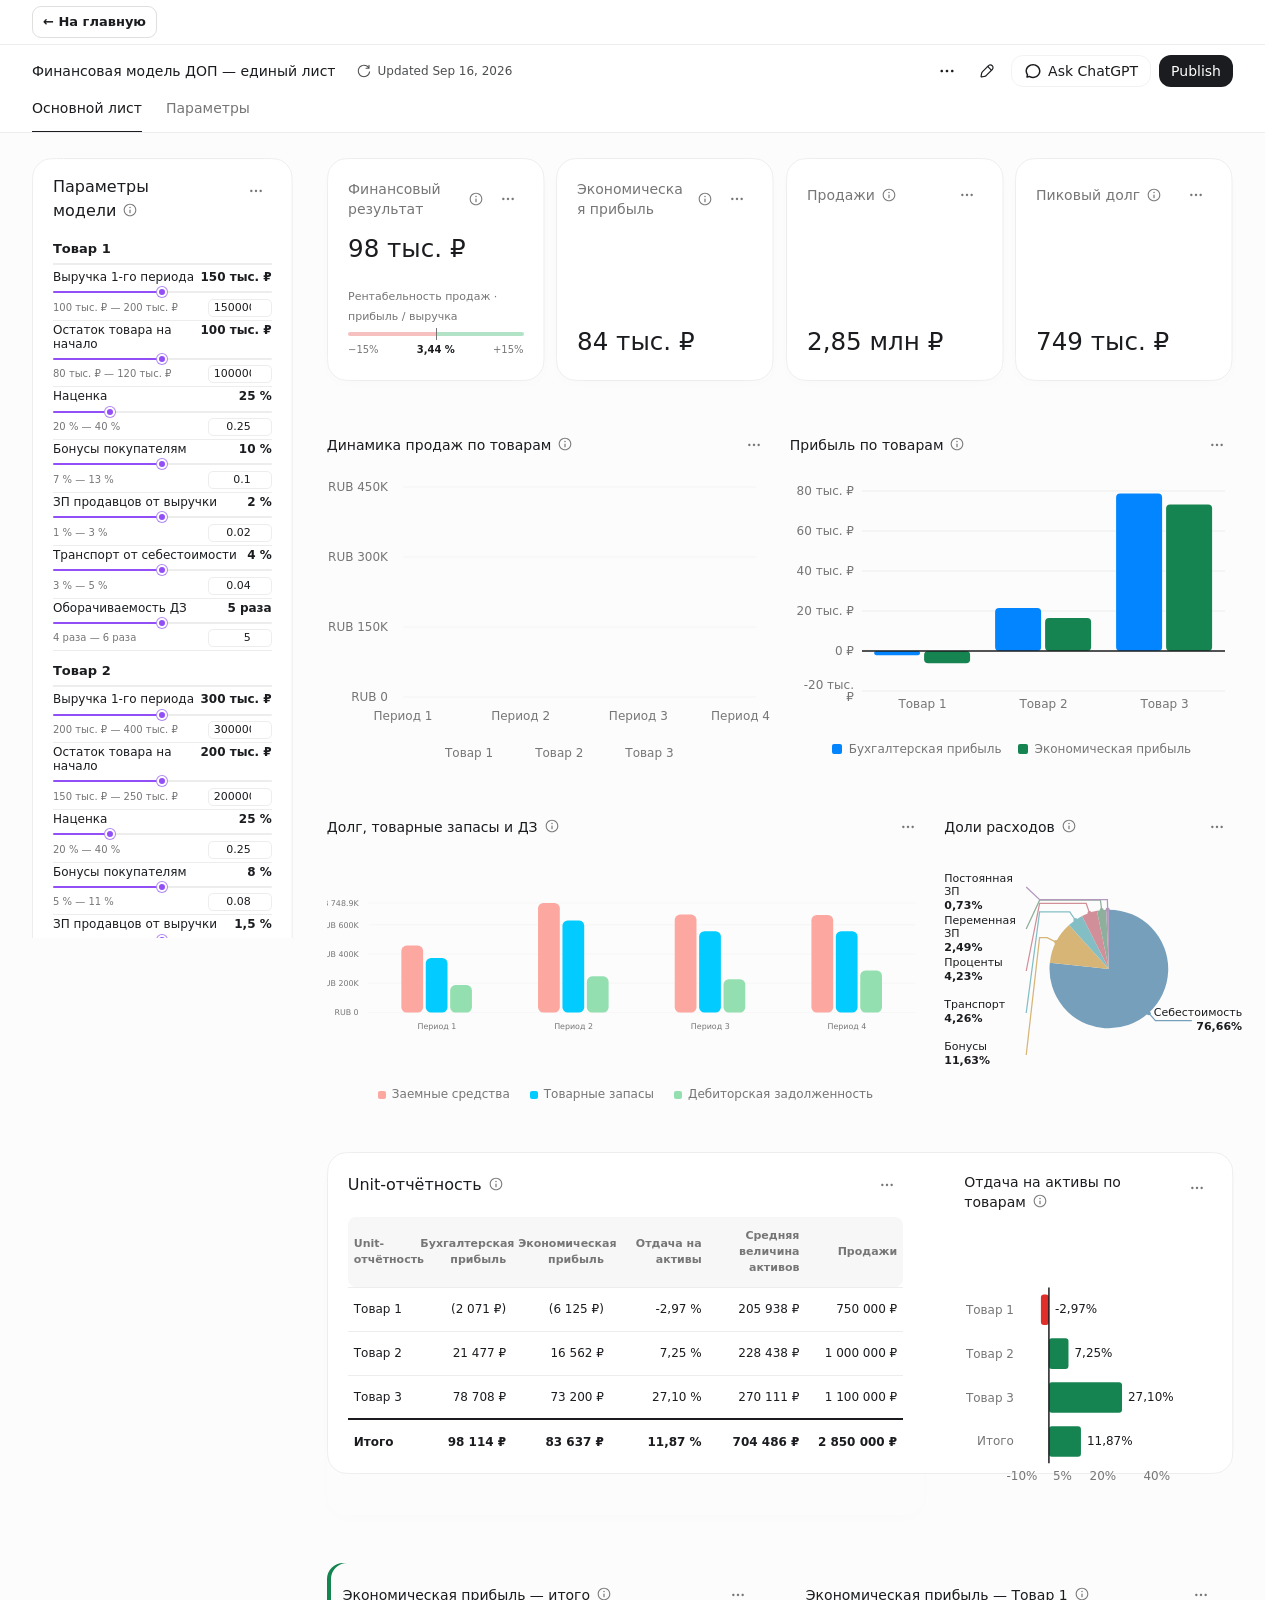
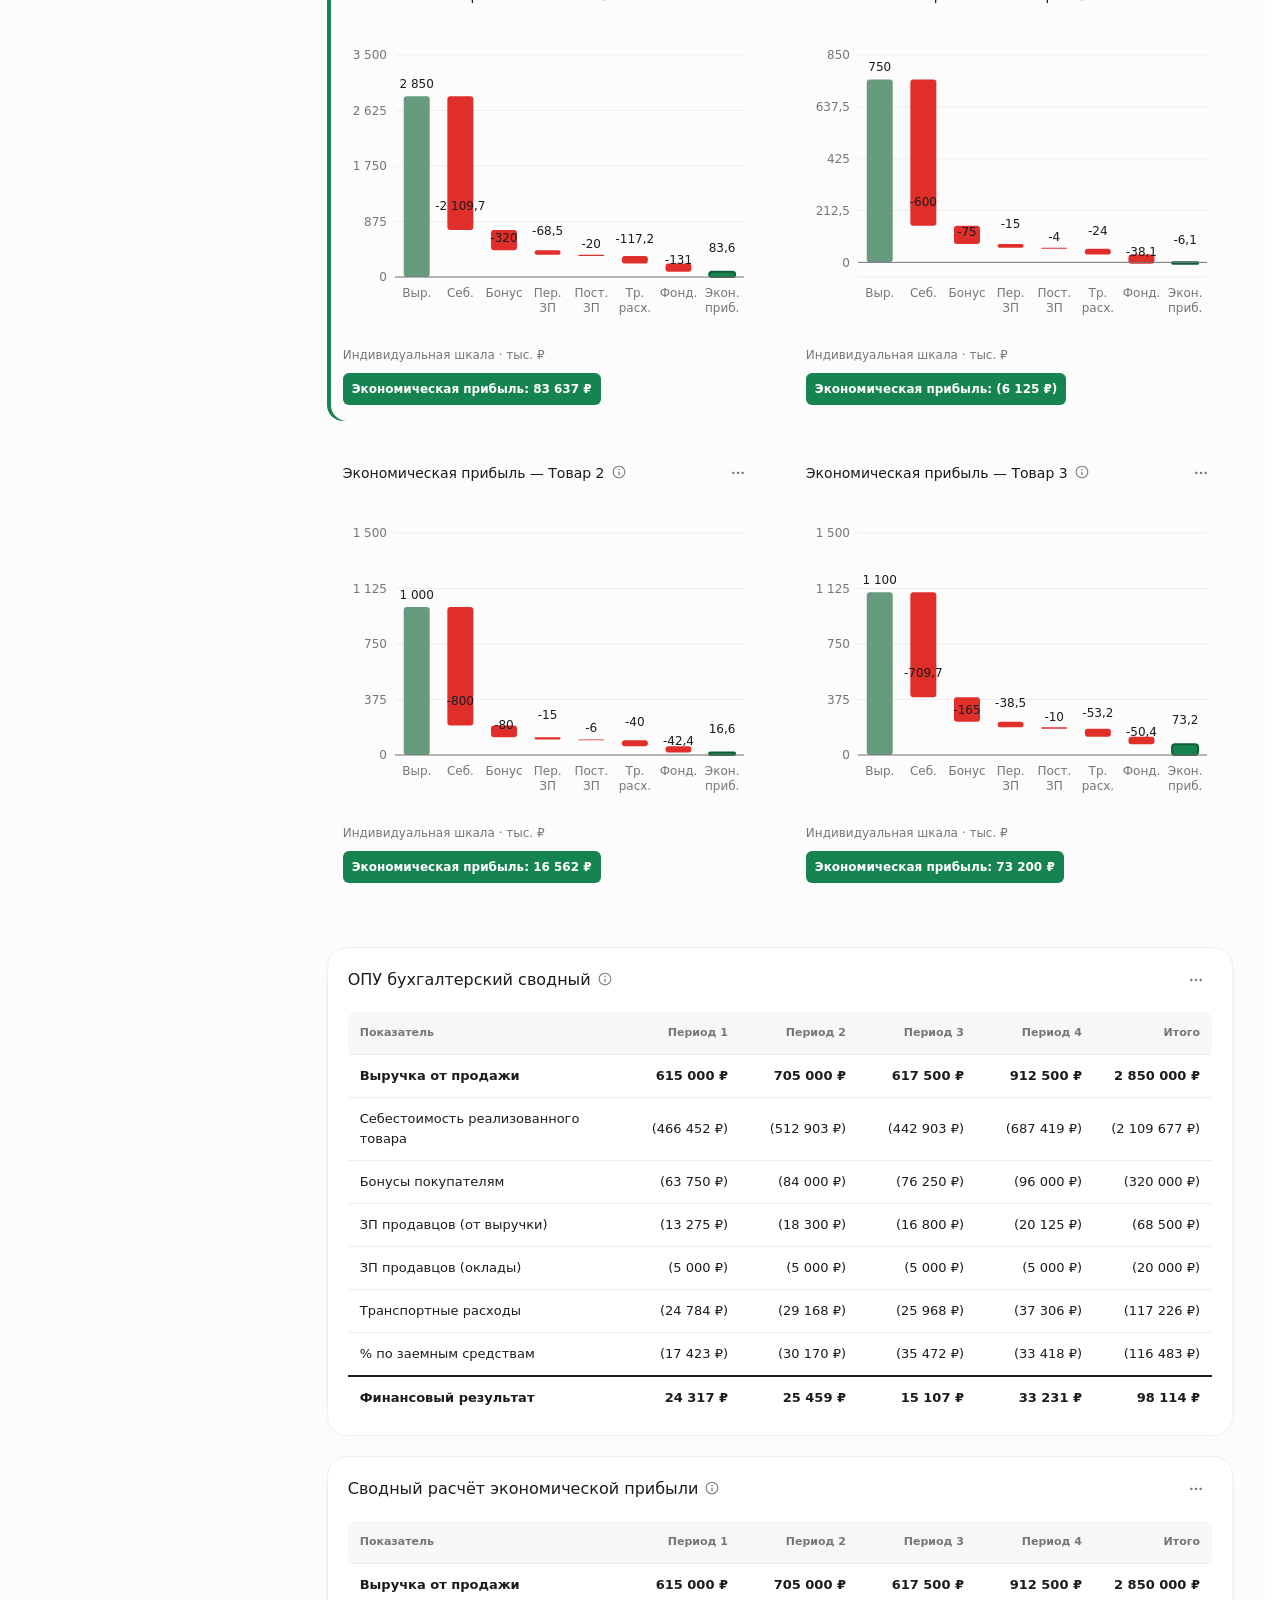
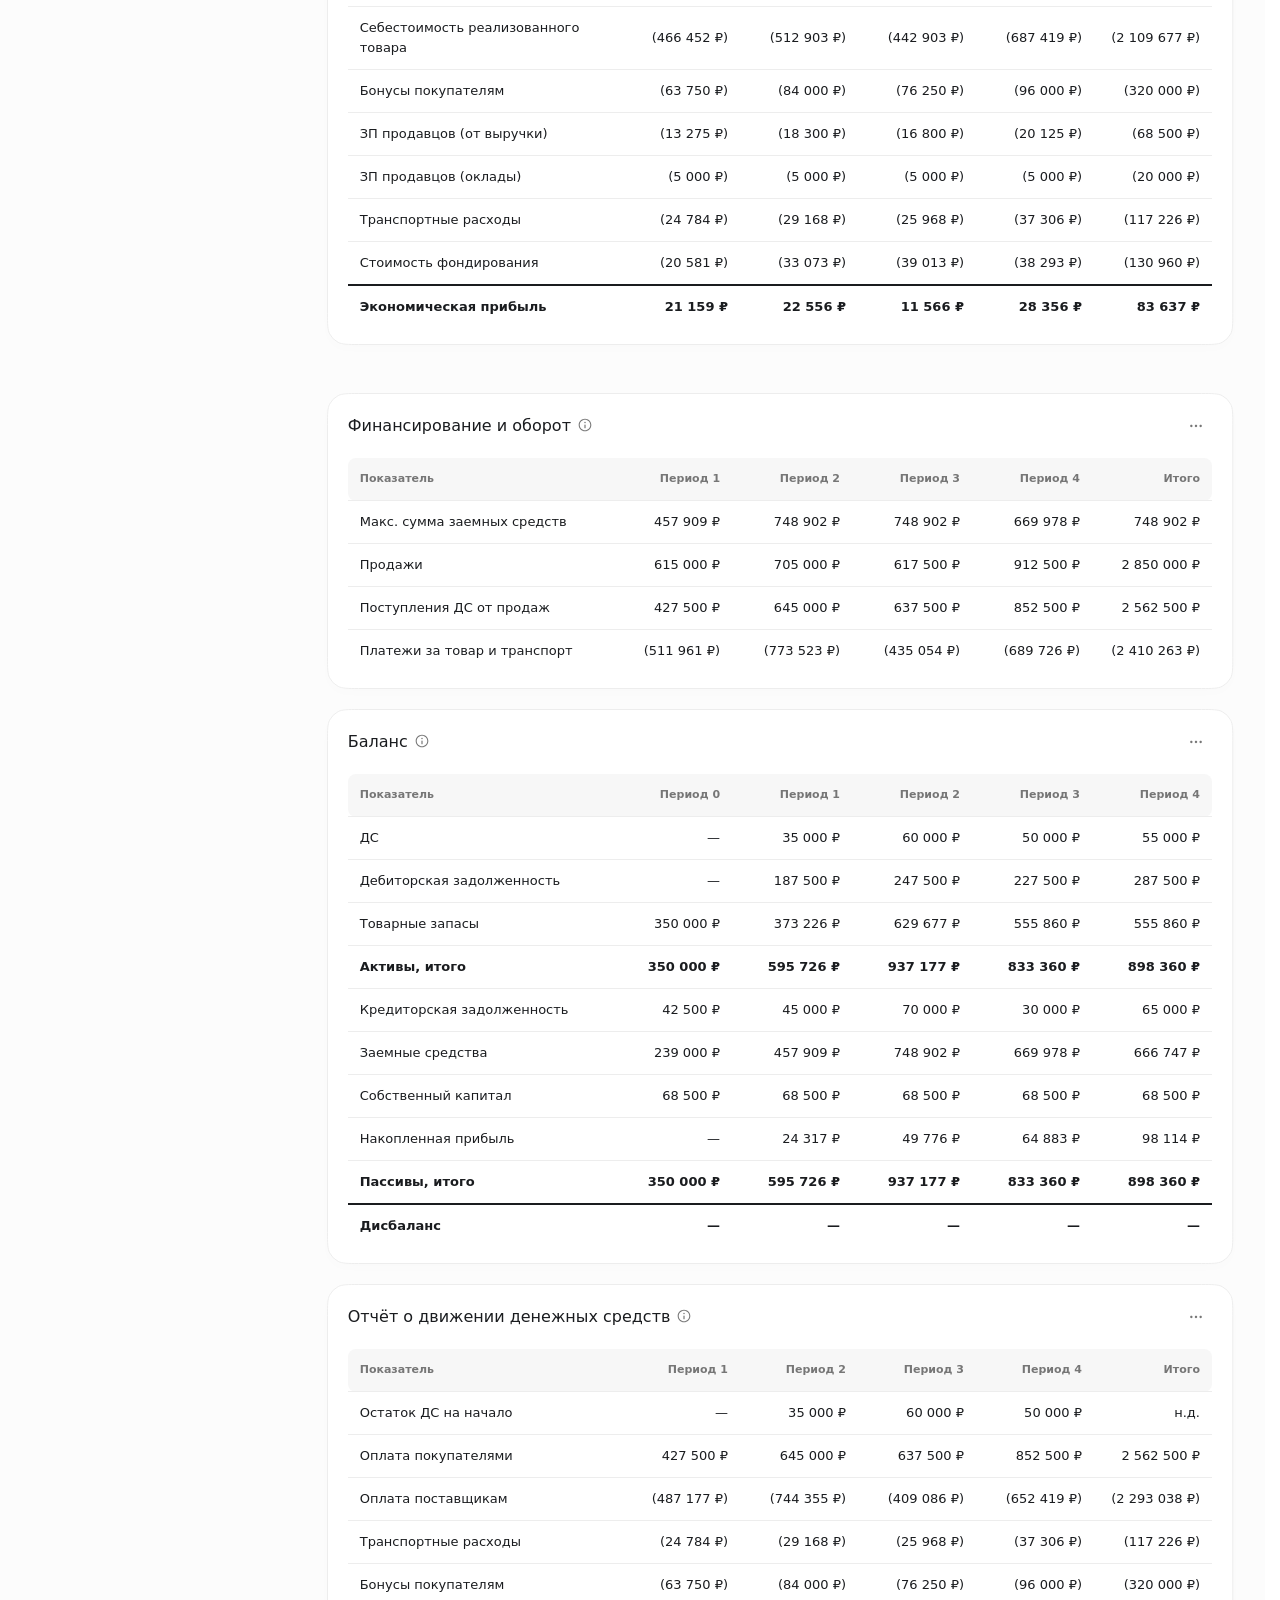
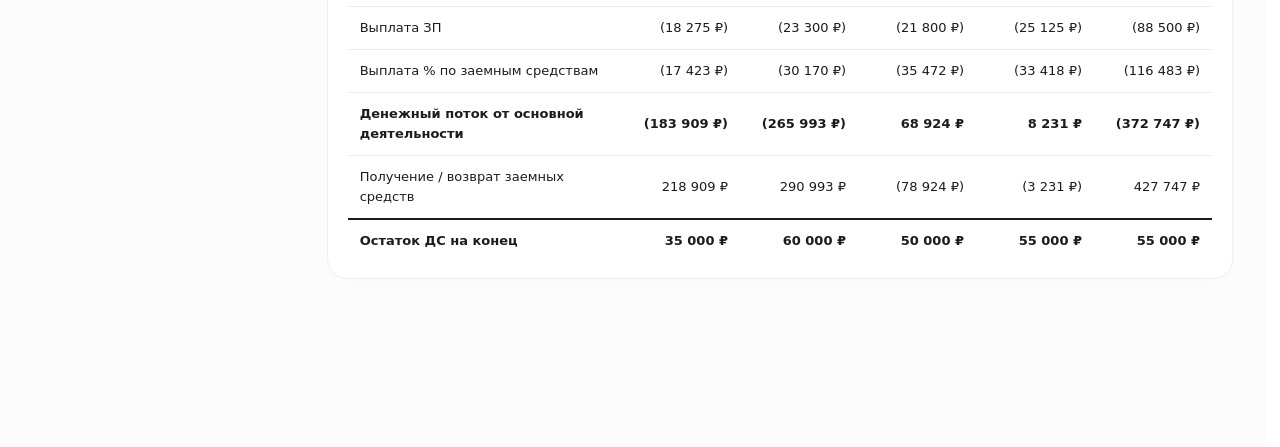
